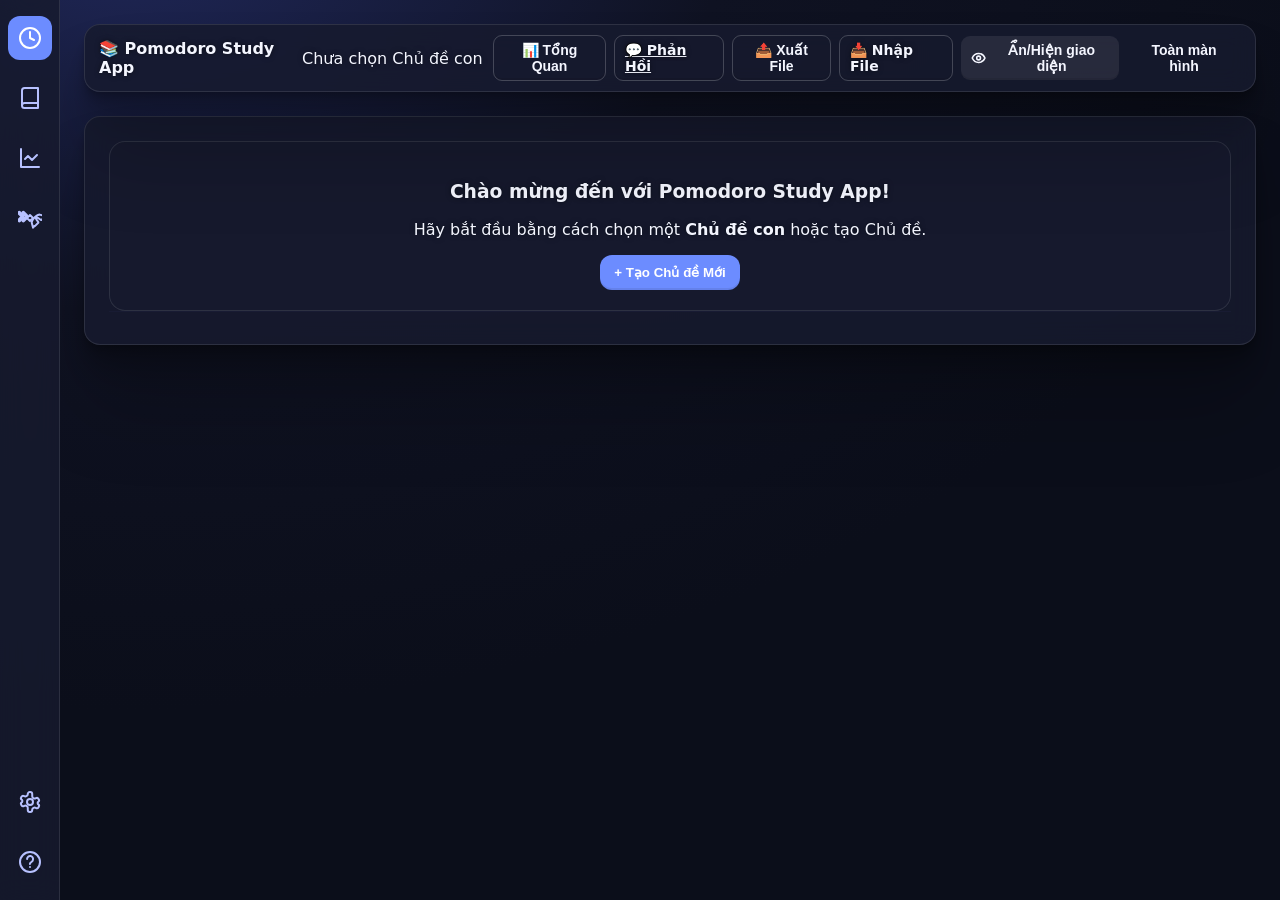
==== 02.html @ 628a0800 "Add files via upload" ====
<html lang="vi">
<head>
    <meta charset="UTF-8" />
    <meta name="viewport" content="width=device-width, initial-scale=1" />
    <meta name="description" content="Ứng dụng Pomodoro hỗ trợ học tập với tích hợp Gemini AI và giao diện hiện đại." />
    <title>Pomodoro Study App — Tích hợp Gemini AI (Giao diện mới)</title>
    <style>
    /*
    =============================================
    POMODORO STUDY APP — PHIÊN BẢN GIAO DIỆN TẬP TRUNG (v1.0)
    =============================================
    */

    :root {
      /* Theme Dark (Mặc định) - Cập nhật từ file 2 */
      --bg: #0f1222;
      --panel: #171a2e;
      --panel-rgb: 23, 26, 46; /* Thêm biến RGB cho panel */
      --muted: #212646;
      --text: #f4f6ff;
      --sub: #b7c1ff;
      --acc: #6c8cff;
      --acc-rgb: 108, 140, 255;
      --acc-2: #27d3a2;
      --purple: #a78bfa;
      --warn: #ffb020;
      --danger: #ff5c7a;
      --shadow: 0px 1.8px 2.2px rgba(0, 0, 0, 0.054), 0px 4.3px 5.3px rgba(0, 0, 0, 0.077), 0px 8.1px 10px rgba(0, 0, 0, 0.095), 0px 14.5px 17.9px rgba(0, 0, 0, 0.113), 0px 27.2px 33.4px rgba(0, 0, 0, 0.136), 0px 65px 80px rgba(0, 0, 0, 0.19);
      --radius: 16px;
      --panel-opacity: 0.85;
      --gradient-border: linear-gradient(135deg, var(--acc), var(--acc-2));
    }
    
    /* === START: THÊM CÁC THEME MỚI === */
    [data-theme='light'] {
      --bg: #f5f0e8; --panel: #ffffff; --panel-rgb: 255, 255, 255; --muted: #eaddcf; --text: #4a4a4a; --sub: #8a817c; --acc: #d4a373; --acc-rgb: 212, 163, 115; --acc-2: #a3b18a; --warn: #e76f51; --danger: #d00000;
      --shadow: 0px 1.8px 2.2px rgba(0, 0, 0, 0.024), 0px 4.3px 5.3px rgba(0, 0, 0, 0.037), 0px 8.1px 10px rgba(0, 0, 0, 0.045), 0px 14.5px 17.9px rgba(0, 0, 0, 0.053), 0px 27.2px 33.4px rgba(0, 0, 0, 0.066), 0px 65px 80px rgba(0, 0, 0, 0.09);
      --panel-opacity: 0.9;
      /* Ngăn nền tối mặc định khi không có ảnh */
      --bg-image: none;
    }

    [data-theme='pastel'] {
      --bg: #fde2e4; --panel: #fff1f2; --panel-rgb: 255, 241, 242; --muted: #fad2e1; --text: #595260; --sub: #8c7a8a; --acc: #c78283; --acc-rgb: 199, 130, 131; --acc-2: #7ec4cf; --warn: #f9bf45; --danger: #d7263d;
      --shadow: 0 5px 20px rgba(200,150,150,0.2);
      --panel-opacity: 0.9;
      /* Ngăn nền tối mặc định khi không có ảnh */
      --bg-image: none;
    }
    
    [data-theme='lofi'] {
      --bg: #2a2a3e; --panel: #3c3c52; --panel-rgb: 60, 60, 82; --muted: #4d4d66; --text: #e0e0ff; --sub: #a0a0c0; --acc: #ff8c69; --acc-rgb: 255, 140, 105; --acc-2: #69c6ff; --warn: #ffd700; --danger: #ff6961;
      /* === Replaced external GIF with inline data URI (offline-safe) === */
      --bg-image: url('[data-uri]');
      --panel-opacity: 0.8;
    }
    
    [data-theme='space'] {
        --bg: #000000; --panel: #1a1a2e; --panel-rgb: 26, 26, 46; --muted: #2a2a4e; --text: #e0e0ff; --sub: #b0b0e0; --acc: #00aaff; --acc-rgb: 0, 170, 255; --acc-2: #aaff00; --warn: #ffaa00; --danger: #ff0055;
        /* === Replaced external GIF with inline data URI (offline-safe) === */
        --bg-image: url('[data-uri]');
        --panel-opacity: 0.75;
    }
    /* === END: THÊM CÁC THEME MỚI === */

    *:focus-visible {
      outline: 2px solid var(--acc); outline-offset: 2px; border-radius: 4px;
    }
    *{box-sizing:border-box}
    html,body{height:100%}
    body {
      margin:0; 
      font-family: system-ui, -apple-system, 'Segoe UI Variable', 'Segoe UI', Roboto, 'Helvetica Neue', Arial, 'Noto Sans', 'Inter', sans-serif; 
      
      background-color: var(--bg);
      background-image: var(--bg-image, radial-gradient(1200px 800px at 10% -10%, #20285b 0%, #0f1222 50%, #0b0e1a 100%));
      
      background-size: cover; 
      background-position: center; 
      color:var(--text); 
      transition: background 0.5s ease, color 0.5s ease, filter 0.5s ease;
      text-shadow: 0px 0px 5px rgba(0, 0, 0, 0.5);
      -webkit-font-smoothing: antialiased;
      -moz-osx-font-smoothing: grayscale;
      text-rendering: optimizeLegibility;
    }
    a{color:var(--acc)}

    .app{display:flex; min-height:100vh}
    
    .app-nav {
        width: 60px;
        padding: 16px 0;
        display: flex;
        flex-direction: column;
        align-items: center;
        gap: 16px;
        z-index: 100;
    }
    .nav-btn {
        background: transparent;
        border: none;
        color: var(--sub);
        width: 44px;
        height: 44px;
        border-radius: 12px;
        display: flex;
        align-items: center;
        justify-content: center;
        cursor: pointer;
        transition: all .2s ease;
        position: relative;
    }
    .nav-btn:hover { background: var(--muted); color: var(--text); }
    .nav-btn.active { background: var(--acc); color: white; }
    .nav-btn svg { width: 24px; height: 24px; }
    .nav-btn .tooltip {
        position: absolute;
        left: 110%;
        top: 50%;
        transform: translateY(-50%);
        color: var(--text);
        padding: 4px 8px;
        border-radius: 6px;
        font-size: 12px;
        box-shadow: var(--shadow);
        white-space: nowrap;
        opacity: 0;
        visibility: hidden;
        transition: opacity .2s ease, visibility .2s ease;
        pointer-events: none;
        z-index: 200;
    }
    .nav-btn:hover .tooltip { opacity: 1; visibility: visible; }

    .app-content {
        flex: 1;
        padding: 24px;
        overflow-y: auto;
        max-height: 100vh;
    }

    .view { display: none; }
    .view.active { display: grid; gap: 24px; animation: fadeIn .3s ease; }
    @keyframes fadeIn { from { opacity: 0; transform: translateY(10px); } to { opacity: 1; transform: translateY(0); } }

    .main.reloading { opacity: 0; transition: opacity 0.2s ease-out; }

    .panel-bg{
        background: rgba(23, 26, 46, var(--panel-opacity));
        backdrop-filter: blur(10px);
        -webkit-backdrop-filter: blur(10px);
        border:1px solid rgba(255,255,255,.08);
    }
    /* Thêm các quy tắc border cho theme light/pastel */
    [data-theme='light'] .panel-bg, [data-theme='pastel'] .panel-bg { border:1px solid rgba(0,0,0,0.05); }
    [data-theme='lofi'] .panel-bg { border:1px solid rgba(255,255,255,0.1); }
    [data-theme='space'] .panel-bg { border:1px solid rgba(255,255,255,0.12); }


header.app-header{display:flex; align-items:center; justify-content:space-between; padding:10px 14px; border-radius:var(--radius); box-shadow:var(--shadow); margin-bottom: 24px; position: relative; z-index: 2000;}
    header .actions{display:flex; gap:8px; align-items:center}
    
    .btn {
      background: rgba(255, 255, 255, 0.08);
      color: var(--text);
      border: none; /* Sửa đổi: bỏ border mặc định */
      padding: 10px 14px;
      border-radius: 12px;
      cursor: pointer;
      display: inline-flex;
      align-items: center;
      justify-content: center;
      gap: 8px;
      box-shadow: inset 0 -2px 0 rgba(0,0,0,0.08);
      font-weight: 600;
      transition: all .15s ease;
      position: relative;
      overflow: hidden;
    }
    .btn::before {
        content: ''; position: absolute; top: 0; left: 0; right: 0; bottom: 0;
        border: 2px solid transparent; border-radius: 12px; background: var(--gradient-border) border-box;
        -webkit-mask: linear-gradient(#fff 0 0) padding-box, linear-gradient(#fff 0 0);
        -webkit-mask-composite: destination-out; mask-composite: exclude; opacity: 0; transition: opacity 0.3s ease;
    }
    .btn:hover::before { opacity: 1; }
    .btn:hover { background: rgba(255, 255, 255, 0.12); }
    .btn:active { transform: translateY(1px) scale(0.98); filter: brightness(1); }
    .btn:disabled { cursor: not-allowed; filter: brightness(0.8) saturate(0.5); }
    .btn.ghost { background: transparent; border: 1px solid rgba(255, 255, 255, 0.2); }
    .btn.ghost:hover { background: rgba(255, 255, 255, 0.1); border-color: rgba(255, 255, 255, 0.3); }
    .btn.acc { background: var(--acc); color: white; }
    .btn.warn { background: var(--warn); color: white; }
    .btn.danger { background: var(--danger); color: white; }
    .btn.small { padding: 6px 10px; font-size: 14px; border-radius: 9px; }
    .btn.small::before { border-radius: 9px; }
    .btn > svg { width: 16px; height: 16px; stroke-width: 2.5px; }

    /* === START: CẬP NHẬT GIAO DIỆN QUẢN LÝ CHỦ ĐỀ === */
    #view-topics { grid-template-columns: 1fr; }
    .topic-item { background:rgba(255,255,255,.04); border:1px solid var(--muted); border-radius:12px; padding:8px; margin-bottom:8px; } /* Sửa đổi */
    .topic-header, .sub-row { display:flex; align-items:center; gap:8px; position: relative; }
    .topic-header { cursor: pointer; }
    .topic-header .topic-actions { cursor: default; }
    .topic-header .topic-actions * { cursor: pointer; }
    .topic-item { cursor: pointer; }
    .topic-item .topic-actions { cursor: default; }
    .topic-item .topic-actions * { cursor: pointer; }
    .topic-title { flex:1; font-weight:600; cursor: pointer; }
    .chev { width:28px; height:28px; border-radius:8px; display:inline-flex; align-items:center; justify-content:center; flex-shrink: 0; cursor: pointer; }
    .chev .ico { display:inline-block; transition: transform .18s ease; }
    .chev[aria-expanded="false"] .ico { transform: rotate(-90deg); }
    .subtopics { margin-top:8px; display:flex; flex-direction:column; gap:6px; }
    .subtopics.hidden { display:none; }
    
    .topic-actions, .sub-row .actions {
        opacity: 0;
        visibility: hidden;
        transition: opacity .2s ease, visibility .2s ease;
        display: flex;
        gap: 6px;
        align-items: center;
    }
    .topic-item:hover .topic-actions, .topic-item:focus-within .topic-actions,
    .sub-row:hover .actions, .sub-row:focus-within .actions {
      opacity: 1;
      visibility: visible;
    }
    .actions-menu-btn {
        padding: 0;
        width: 28px;
        height: 28px;
        font-size: 1.2em;
        line-height: 1;
    }
    .actions-menu {
        position: absolute;
        top: 100%;
        right: 0;
        border-radius: 8px;
        padding: 6px;
        box-shadow: var(--shadow);
        z-index: 10;
        min-width: 150px;
        display: none;
        flex-direction: column;
        gap: 4px;
    }
    /* Nâng khối đang mở menu lên trên các khối khác */
    .topic-item.menu-active { position: relative; z-index: 20; }
    
    .actions-menu.show { display: flex; }
    .menu-item {
        background: transparent; border: none; color: var(--text);
        padding: 8px 10px; border-radius: 6px; text-align: left;
        width: 100%; cursor: pointer; transition: background .2s ease;
        display: flex; align-items: center; gap: 8px; font-size: 14px; font-weight: 500;
    }
    .menu-item:hover { background: var(--acc); color: white; }
    .menu-item.danger:hover { background: var(--danger); }
    /* === END: CẬP NHẬT GIAO DIỆN QUẢN LÝ CHỦ ĐỀ === */

    .subtopic-btn{
        flex:1; 
        text-align:left;
        background-color: rgba(0,0,0,0.02); /* Sửa đổi */
    }
    .subtopic-btn:hover {
        background-color: transparent; /* Hover transparent to avoid blue background */
    }
    .subtopic-btn.active{
        outline:2px solid var(--acc); 
    }
    .subtopic-btn.active:hover {
        background: transparent; /* Giữ nền trong suốt khi di chuột qua */
    }
    
    .panel{border-radius:var(--radius); padding:24px; box-shadow:var(--shadow)}

    .timer-header { display: flex; justify-content: space-between; align-items: center; gap: 12px; flex-wrap: wrap; }
    .timer{display:grid; gap:16px; grid-template-columns: 1fr; align-items:center; text-align:center}
    .big-time{font-size: clamp(60px, 12vw, 96px); letter-spacing:1px; font-weight:700; color: var(--text)}
    .state{font-weight:700; letter-spacing:.6px}
    .state.work{color:var(--acc-2)} /* Sửa đổi màu */
    .state.break{color:var(--warn)}
    .state.long{color:var(--danger)} /* Sửa đổi màu */
    .controls{display:flex; flex-wrap:wrap; gap:12px; justify-content:center}    
    #btnStart { padding: 14px 28px; font-size: 1.2em; }
    #btnPause, #btnResume { padding: 12px 24px; font-size: 1.1em; }

    /* === START: TÙY CHỈNH DẢI PHÂN CÁCH MỀM MẠI HƠN === */
    #view-timer .panel-bg hr {
        border: none; /* Bỏ đường viền mặc định */
        height: 1px;  /* Đặt chiều cao cho đường kẻ */
        background-color: var(--muted); /* Sử dụng màu phụ của theme */
        opacity: 0.3; /* Làm cho nó mờ đi, hòa vào nền */
        margin-top: 0; /* Điều chỉnh lại khoảng cách */
    }
    /* === END: TÙY CHỈNH DẢI PHÂN CÁCH MỀM MẠI HƠN === */

    .stats-grid{display:grid; grid-template-columns: repeat(auto-fit, minmax(120px, 1fr)); gap:12px}
    .stat-card{background:rgba(255,255,255,0.04); border:1px solid var(--muted); border-radius:14px; padding:12px; text-align:center} /* Sửa đổi */
    .stat-card h4{margin:4px 0 8px; color:var(--sub); font-weight:600; font-size: 14px;}
    .stat-value{font-size: 20px; font-weight: 600;}
    .tiny{font-size:12px; color:var(--sub)}
    .history{display:grid; gap:8px; max-height:300px; overflow:auto; padding-right:6px}
    .hist-item{display:grid; grid-template-columns: 1fr auto; gap:10px; align-items:start; background:rgba(255,255,255,0.04); border:1px solid var(--muted); border-radius:10px; padding:10px} /* Sửa đổi */

    .row{display:flex; gap:8px; align-items:center}
    .row > * {flex:1}
    input[type="text"], input[type="password"], input[type="number"], select, textarea{width:100%; background:rgba(255,255,255,0.04); color:var(--text); border:1px solid var(--muted); border-radius:10px; padding:10px; outline:none}
    textarea{min-height:80px; resize: vertical;}

    .toasts{position:fixed; right:16px; bottom:16px; display:flex; flex-direction:column; gap:8px; z-index:9999}
    .toast{
        background: var(--panel); /* Sửa đổi */
        border:1px solid var(--muted);
        color:var(--text);
        padding:10px 12px; border-radius:12px; box-shadow:var(--shadow);
        animation: toast-in .3s ease; transform-origin: bottom right;
    }
    @keyframes toast-in { from { opacity: 0; transform: scale(0.8); } to { opacity: 1; transform: scale(1); } }

    .modal{position:fixed; inset:0; display:none; align-items:center; justify-content:center; background: rgba(0,0,0,var(--panel-opacity)); z-index:10000; backdrop-filter: blur(5px);} /* Nâng z-index để nằm trên header */
    .modal.show{display:flex}
    .modal-card{
        position: relative;
        z-index: 10001;
        width:min(720px, 94vw);
        border-radius:16px;
        padding:16px;
        box-shadow:var(--shadow);
        animation: modal-in .25s ease-out;
        max-height: 90vh;
        overflow-y: auto;
        display: flex;
        flex-direction: column;
    }
    body.modal-open { overflow: hidden; }
    @keyframes modal-in { from { opacity: 0; transform: scale(0.92) translateY(10px); } to { opacity: 1; transform: scale(1) translateY(0); } }
    .modal-card h3{margin-top:0}
    .dashboard-table { width: 100%; border-collapse: collapse; margin-top: 12px; }
    .dashboard-table th, .dashboard-table td { padding: 8px 12px; text-align: left; border-bottom: 1px solid var(--muted); }
    .dashboard-table th { color: var(--sub); }

    .footer-note{font-size:12px; color:var(--sub)}
    .hidden{display:none !important}

    .notes-list { display: flex; flex-direction: column; gap: 8px; max-height: 250px; overflow-y: auto; padding-right: 6px; }
    .note-item { background: rgba(255,255,255,0.04); border-radius: 10px; padding: 10px; display: flex; justify-content: space-between; align-items: flex-start; gap: 10px; cursor: pointer; } /* Sửa đổi */
    .note-content-wrapper { flex: 1; min-width: 0; }
    .note-content { white-space: pre-wrap; word-break: break-word; max-height: 60px; overflow: hidden; position: relative; transition: max-height 0.35s ease-in-out; }
    .note-content:not(.expanded)::after {
        content: ''; position: absolute; bottom: 0; right: 0; width: 100%; height: 20px; background: linear-gradient(to top, var(--panel) 20%, transparent);
    }
    .note-content.expanded { max-height: 500px; }
    .note-meta { font-size: 11px; color: var(--sub); margin-top: 4px; }
    
    .spinner { border: 2px solid var(--muted); border-top-color: var(--text); border-radius: 50%; width: 16px; height: 16px; animation: spin 1s linear infinite; } /* Sửa đổi */
    @keyframes spin { to { transform: rotate(360deg); } }

    .panel-header { display: flex; justify-content: space-between; align-items: center; margin-bottom: 12px; }
    .panel-header h3 { margin: 0; }
    .panel-header .actions { display: flex; gap: 8px; }
    
    .aux-panel { margin-top: 24px; }
    .tab-nav { display: flex; gap: 4px; border-bottom: 1px solid rgba(255, 255, 255, 0.1); margin-bottom: 16px; }
    .tab-btn { background: transparent; border: none; color: var(--sub); padding: 8px 16px; cursor: pointer; border-bottom: 2px solid transparent; transition: all .2s ease; font-weight: 600; }
    .tab-btn:hover { color: var(--text); }
    .tab-btn.active { color: var(--acc); border-bottom-color: var(--acc); }
    .tab-content {
      display: none;
      padding-top: 8px;
    }
    .tab-content.active {
      animation: fadeIn 0.25s ease-out;
    }
    #tasks.tab-content.active,
    #notes.tab-content.active,
    #ai.tab-content.active {
        display: block;
    }

    #settings-timer.tab-content.active,
    #settings-ui.tab-content.active,
    #settings-integrations.tab-content.active {
        display: flex;
    }

    .settings-row-toggle {
      display: flex;
      justify-content: space-between;
      align-items: center;
      margin-top: 16px;
    }
    .settings-row-toggle span {
      flex: 1;
      cursor: pointer;
    }
    .toggle-switch {
      position: relative;
      display: inline-block;
      width: 44px;
      height: 24px;
      flex-shrink: 0;
    }
    .toggle-switch input {
      opacity: 0;
      width: 0;
      height: 0;
    }
    .toggle-switch .slider {
      position: absolute;
      cursor: pointer;
      top: 0;
      left: 0;
      right: 0;
      bottom: 0;
      background-color: var(--muted);
      transition: .3s;
      border-radius: 24px;
    }
    .toggle-switch .slider:before {
      position: absolute;
      content: "";
      height: 18px;
      width: 18px;
      left: 3px;
      bottom: 3px;
      background-color: white;
      transition: .3s;
      border-radius: 50%;
    }
    .toggle-switch input:checked + .slider {
      background-color: var(--acc-2);
    }
    .toggle-switch input:checked + .slider:before {
      transform: translateX(20px);
    }
    
    .chat-messages { max-height: 250px; overflow-y: auto; display: flex; flex-direction: column; gap: 8px; margin-bottom: 12px; padding: 4px; }
    .chat-msg { padding: 8px 12px; border-radius: 12px; max-width: 85%; word-break: break-word; }
    .chat-msg.user { background: var(--acc); color: white; align-self: flex-end; border-bottom-right-radius: 4px; }
    .chat-msg.model { background: var(--muted); align-self: flex-start; border-bottom-left-radius: 4px; }
    .chat-input-area { display: flex; gap: 8px; }

    .methods-list { list-style: none; padding: 0; }
    .method-item { align-items: flex-start; padding: 12px; display: flex; flex-direction: column; gap: 10px; border-radius: 8px; }
    .method-item:hover { background: rgba(0,0,0,0.03); } /* Sửa đổi */
    .method-item input[type="checkbox"] { width: 18px; height: 18px; margin-top: 2px; flex-shrink: 0;}
    .method-item label { flex: 1; }
    .method-item label.completed { text-decoration: line-through; color: var(--sub); }
    .method-item .content-wrapper { flex: 1; cursor: pointer; }
    .method-item .concept { font-size: 14px; color: var(--sub); margin-top: 8px; border-left: 2px solid var(--muted); padding-left: 12px; white-space: pre-wrap; word-break: break-word; }
    /* Highlight section titles and bold text inside method content */
    .method-content h4 {
        color: var(--acc-2);
        font-size: 1.1em;
        margin-top: 1.5em;
        margin-bottom: 0.5em;
        /* Giới hạn chiều rộng để tiêu đề gọn hơn */
        max-width: 50%;
    }
    .method-content strong {
        color: var(--acc);
        font-weight: 600;
    }
    /* Apply the same highlight to the Guide view */
    #view-guide h4 { color: var(--acc-2); }
    #view-guide strong { color: var(--acc-2); }
    /* Show hand cursor to indicate clickability */
    .method-item, .method-item summary { cursor: pointer; }
    .subtopic-todo-list { list-style: none; padding: 0; margin: 0; max-height: 100px; overflow-y: auto; text-align: left; }
    .subtopic-todo-list li { display: flex; align-items: center; gap: 8px; padding: 4px; transition: all 0.2s ease-out; }
    .subtopic-todo-list li.removing { transform: translateX(100%); opacity: 0; }
    .subtopic-todo-list label { flex: 1; }

    #youtube-player-container { position: absolute; top: -9999px; left: -9999px; width: 1px; height: 1px; overflow: hidden; }

    ::-webkit-scrollbar { width: 8px; height: 8px; }
    ::-webkit-scrollbar-track { background: rgba(0, 0, 0, 0.1); border-radius: 10px; } /* Sửa đổi */
    ::-webkit-scrollbar-thumb { background: var(--muted); border-radius: 10px; border: 2px solid transparent; background-clip: content-box; }
    ::-webkit-scrollbar-thumb:hover { background: var(--sub); background-clip: content-box; }
    
    .timer-circle-container {
        position: relative; width: clamp(250px, 40vw, 320px); height: clamp(250px, 40vw, 320px); margin: 24px auto; display: flex; align-items: center; justify-content: center;
    }
    .timer-svg { position: absolute; top: 0; left: 0; width: 100%; height: 100%; transform: rotate(-90deg); }
    .timer-circle-bg, .timer-circle-progress { fill: none; stroke-width: 8; }
    .timer-circle-bg { stroke: var(--muted); } /* Sửa đổi */
    .timer-circle-progress { stroke: var(--acc); stroke-linecap: round; transition: stroke-dashoffset 0.3s linear, stroke 0.5s ease; }
    @keyframes flash { 0%, 100% { box-shadow: 0 0 10px 2px transparent; } 50% { box-shadow: 0 0 20px 8px currentColor; } }
    .timer-circle-container.finished { color: var(--acc-2); animation: flash 1s ease-out; }
    @keyframes breathing-effect { 0% { transform: scale(1); } 50% { transform: scale(1.03); } 100% { transform: scale(1); } }
    .timer-circle-container.breathing { animation: breathing-effect 3s ease-in-out infinite; }
    
    
    
    @media (max-width: 1024px) {
      .app-content { padding: 20px; }
      .panel { padding: 20px; }
      .timer-circle-container { width: clamp(220px, 50vw, 300px); height: clamp(220px, 50vw, 300px); }
    }

    @media (max-width: 768px) {
      .app { flex-direction: column; }
      .app-nav { width: 100%; height: 60px; flex-direction: row; justify-content: center; border-right: none; border-top: 1px solid rgba(255,255,255,.08); order: 2; padding: 0 16px; }
      .app-content { padding: 16px; order: 1; }
      .panel { padding: 16px; }
      .modal-card .tab-nav { overflow-x: auto; }
    }

    @media (max-width: 480px) {
      .app-nav { height: 50px; }
      .nav-btn { flex: 1; }
      header.app-header { flex-direction: column; align-items: stretch; gap: 8px; }
      .btn { padding: 8px 12px; }
      .timer-circle-container { width: clamp(180px, 80vw, 220px); height: clamp(180px, 80vw, 220px); margin: 16px auto; }
      .panel { padding: 12px; }
      .app-content { padding: 12px; }
    }

    #view-timer.no-subtopic-selected > .panel-bg:not(:first-child) { display: none; }
    #view-timer.no-subtopic-selected .timer-header > .presets { display: none; }
    #view-timer.no-subtopic-selected .timer { display: none; }

    header.app-header .actions #btnFullscreen { background: transparent; border: none; box-shadow: none; }
    header.app-header .actions #btnFullscreen:hover { background: var(--muted); filter: none; }
    header.app-header .actions #btnFullscreen:hover::before { opacity: 0; }

    input[type="text"], input[type="password"], input[type="number"], select, textarea {
        background: rgba(255,255,255,0.04) !important; /* Sửa đổi: chuyển sang nền trắng trong suốt */
        color: var(--text);
        border: 1px solid rgba(255, 255, 255, 0.1); /* Viền trắng mờ */
        transition: background .2s ease, border-color .2s ease;
    }
    input[type="text"]:focus, input[type="password"]:focus, input[type="number"]:focus, select:focus, textarea:focus {
        background: rgba(255,255,255,0.06) !important; /* Tinh chỉnh: sát mẫu hơn */
        border-color: var(--acc);
    }
    /* === START: SỬA LỖI NỀN INPUT/SELECT TRÊN THEME SÁNG === */
    [data-theme='light'] input, [data-theme='light'] select, [data-theme='light'] textarea,
    [data-theme='pastel'] input, [data-theme='pastel'] select, [data-theme='pastel'] textarea {
        background: rgba(0, 0, 0, 0.05) !important; /* Dùng nền đen mờ thay vì trắng mờ */
        border-color: rgba(0, 0, 0, 0.1); /* Viền đen mờ trên theme sáng */
    }

    [data-theme='light'] input:focus, [data-theme='light'] select:focus, [data-theme='light'] textarea:focus,
    [data-theme='pastel'] input:focus, [data-theme='pastel'] select:focus, [data-theme='pastel'] textarea:focus {
        background: rgba(0, 0, 0, 0.07) !important; /* Tăng độ đậm khi focus */
    }
    /* === END: SỬA LỖI NỀN INPUT/SELECT TRÊN THEME SÁNG === */

    /* Cải thiện nền và màu chữ cho option trong select theo theme hiện tại */
    select option {
        background: var(--panel);
        color: var(--text);
    }
    
    ::placeholder { color: var(--sub); opacity: 0.7; } /* Sửa đổi */
    ::-ms-input-placeholder { color: var(--sub); }
    :-ms-input-placeholder { color: var(--sub); }

    
    
    .draggable-timer {
        position: fixed;
        bottom: 20px;
        right: 20px;
        color: var(--text);
        padding: 8px 16px;
        border-radius: 12px;
        box-shadow: var(--shadow);
        font-size: 2em;
        font-weight: 600;
        cursor: move;
        user-select: none;
        z-index: 9998;
        opacity: 0;
        transform: scale(0.9);
        pointer-events: none;
        transition: opacity 0.35s ease, transform 0.35s ease;
    }
    body.bg-view-mode .draggable-timer {
        opacity: 1;
        transform: scale(1);
        pointer-events: auto;
    }
    .app-nav, .panel-bg, .app-header .actions > *, .app-header > .row {
        transition: opacity 0.35s ease, transform 0.35s ease, background 0.35s ease, border-color 0.35s ease, box-shadow 0.35s ease;
    }
    body.bg-view-mode .app-nav,
    body.bg-view-mode .view.active > .panel-bg {
        opacity: 0;
        pointer-events: none;
        transform: scale(0.98);
    }
    body.bg-view-mode .app-header {
        background: transparent !important;
        border-color: transparent !important;
        box-shadow: none !important;
    }
    body.bg-view-mode .app-header .actions > *:not(#btnToggleBg),
    body.bg-view-mode .app-header > .row {
        opacity: 0;
        pointer-events: none;
    }
    body.bg-view-mode #btnToggleBg {
        opacity: 1;
        pointer-events: auto;
    }
    .sound-permission-bar {
      position: fixed; left: 50%; transform: translateX(-50%);
      bottom: 48px; z-index: 9999;
      border-radius: 12px; padding: 10px 14px;
      display: none; align-items: center; gap: 10px;
      box-shadow: var(--shadow);
    }
    .sound-permission-bar.show { display: flex; }

    /* ========================================================= */
    /* START: CẢI THIỆN GIAO DIỆN ÂM THANH (HTML Refactor)     */
    /* ========================================================= */

    #customSoundsContainer {
      display: flex;
      flex-direction: column;
      gap: 10px;
      margin-top: 16px;
      padding: 14px;
      border-radius: 12px;
      background: rgba(var(--panel-rgb), var(--panel-opacity));
      border: 1px solid rgba(255, 255, 255, 0.08);
      width: 100%;
    }

    .custom-sound-row {
      align-items: center;
      padding: 12px 16px;
      border-radius: 10px;
      border: 1px solid rgba(255, 255, 255, 0.1);
      background: rgba(var(--panel-rgb), calc(var(--panel-opacity) * 0.85));
      width: 100%;
      gap: 12px;
    }

    .custom-sound-row .custom-sound-label {
      flex: 1;
      margin: 0;
      font-size: 14px;
      color: var(--sub);
      font-weight: 500;
      cursor: default;
    }

    .custom-sound-row .btn[for] {
      flex-shrink: 0;
      margin-left: 12px;
      content: 'Tải lên';
    }

    [data-theme='light'] #customSoundsContainer,
    [data-theme='pastel'] #customSoundsContainer {
      border-color: rgba(0, 0, 0, 0.08);
    }
    [data-theme='light'] .custom-sound-row,
    [data-theme='pastel'] .custom-sound-row {
      border-color: rgba(0, 0, 0, 0.08);
      background: rgba(var(--panel-rgb), 0.85);
    }

    .custom-sound-row .custom-sound-label {
      flex: 1;
      margin: 0;
      font-size: 14px;
      color: var(--sub);
      font-weight: 500;
      cursor: default;
    }

    .custom-sound-row .btn[for] {
      flex-shrink: 0;
      margin-left: 12px;
      /* Văn bản hiển thị đã đặt trong HTML; khai báo content nhằm nhấn mạnh mục đích nút */
      content: 'Tải lên';
    }
    /* ========================================================= */
    /* END: CẢI THIỆN GIAO DIỆN ÂM THANH (HTML Refactor)         */
    /* ========================================================= */
    .sound-permission-bar .msg { font-size: 14px; color: var(--text); }
    .draggable-timer { text-shadow: 0px 0px 8px rgba(0, 0, 0, 0.9); }

    /* Giảm/loại bỏ bóng chữ cho theme sáng để tránh nhòe/lóa */
    body[data-theme='light'],
    body[data-theme='pastel'] { text-shadow: none; }
    body[data-theme='light'] .draggable-timer,
    body[data-theme='pastel'] .draggable-timer { text-shadow: none; }

    /* ============================================= */
/* ========================================================= */
/* START: THI?T L?P PANEL KI?U M?  ?C (FROSTED GLASS)        */
/* ========================================================= */

/* --- 1.  p d?ng hi?u ?ng n?n m? chung cho t?t c? c c panel --- */
.app-nav,
.panel-bg,
.modal-card,
.actions-menu,
.nav-btn .tooltip,
.draggable-timer, 
.sound-permission-bar,
.toast,
.topic-item,
.stat-card,
.hist-item,
.method-item {
    background: rgba(var(--panel-rgb), var(--panel-opacity));
    backdrop-filter: blur(12px);
    -webkit-backdrop-filter: blur(12px);
}

/* --- 2.  ?nh nghia vi?n cho t?ng lo?i panel --- */
.app-nav {
    border-right: 1px solid rgba(255, 255, 255, 0.1);
}
.panel-bg,
.modal-card,
.actions-menu,
.nav-btn .tooltip,
.draggable-timer, 
.sound-permission-bar,
.toast,
.topic-item,
.stat-card,
.hist-item,
.method-item {
    border: 1px solid rgba(255, 255, 255, 0.1);
}

/* --- 3. Tinh ch?nh vi?n cho c c theme S NG (Light/Pastel) --- */
[data-theme='light'] .app-nav,
[data-theme='light'] .panel-bg,
[data-theme='light'] .modal-card,
[data-theme='light'] .actions-menu,
[data-theme='light'] .nav-btn .tooltip,
[data-theme='light'] .draggable-timer,
[data-theme='light'] .sound-permission-bar,
[data-theme='light'] .toast,
[data-theme='light'] .topic-item,
[data-theme='light'] .stat-card,
[data-theme='light'] .hist-item,
[data-theme='light'] .method-item,
[data-theme='pastel'] .app-nav,
[data-theme='pastel'] .panel-bg,
[data-theme='pastel'] .modal-card,
[data-theme='pastel'] .actions-menu,
[data-theme='pastel'] .nav-btn .tooltip,
[data-theme='pastel'] .draggable-timer,
[data-theme='pastel'] .sound-permission-bar,
[data-theme='pastel'] .toast,
[data-theme='pastel'] .topic-item,
[data-theme='pastel'] .stat-card,
[data-theme='pastel'] .hist-item,
[data-theme='pastel'] .method-item {
    border-color: rgba(0, 0, 0, 0.1);
}

/* --- 4. S?a l?i hi?u ?ng fade-out c?a ghi ch  cho ph  h?p --- */
.note-content:not(.expanded)::after {
    background: linear-gradient(to top, rgba(var(--panel-rgb), 1) 20%, transparent);
}

/* --- C c quy t?c c n l?i gi? nguy n t? file g?c --- */
[data-theme='light'] .tab-nav,
[data-theme='pastel'] .tab-nav {
    border-bottom-color: rgba(0, 0, 0, 0.1);
}
.subtopic-btn {
    background-color: transparent;
}
.subtopic-btn:hover {
    background-color: transparent; /* Hover transparent to avoid blue background */
}
/* Khi nội dung mở, thêm đường phân cách ở trên nội dung */
.method-item > .method-content:not([hidden]) {
    border-top: 1px solid rgba(255, 255, 255, 0.1);
    /* margin-top: 8px;  <-- Đã xóa */
    padding-top: 8px; /* <-- Giữ lại một chút padding để nội dung không dính vào đường kẻ */
}
    [data-theme='light'] .method-item > .method-content:not([hidden]),
    [data-theme='pastel'] .method-item > .method-content:not([hidden]) {
        border-top-color: rgba(0, 0, 0, 0.1);
    }

    /* Editor container (single pane, Rich Text) */
    .editor-container { height: 350px; }
    .editable-content { height: 100%; border: 1px solid var(--muted); border-radius: 10px; padding: 10px; overflow-y: auto; background: var(--bg); }
    .editable-content:focus-within { border-color: var(--acc); outline: none; }
    .editable-content h4 { color: var(--acc-2); font-size: 1.1em; margin-top: 1.5em; margin-bottom: 0.5em; }
    .editable-content strong, .editable-content b { color: var(--acc); font-weight: 600; }
    .editable-content ol, .editable-content ul { padding-left: 20px; }

    /* Editor toolbar for Methods modal */
    .editor-toolbar { display: flex; gap: 6px; margin-bottom: 6px; padding: 4px; background: var(--muted); border-radius: 8px; }
    .editor-toolbar button { font-weight: bold; width: 32px; height: 32px; padding: 0; }
    .editor-toolbar .btn.ghost:hover { background-color: rgba(var(--acc-rgb, 108, 140, 255), 0.15); }
    .editor-toolbar .btn.ghost.active { background-color: rgba(var(--acc-rgb, 108, 140, 255), 0.25); }
    .color-picker-wrapper { position: relative; }
    .color-palette { position: absolute; bottom: 110%; left: 50%; transform: translateX(-50%); display: flex; gap: 6px; padding: 6px; border-radius: 8px; border: 1px solid var(--muted); background: var(--panel); box-shadow: var(--shadow); z-index: 10; }
    .color-swatch { width: 24px; height: 24px; border-radius: 50%; border: 2px solid rgba(255, 255, 255, 0.5); cursor: pointer; transition: transform 0.15s ease; }
    .color-swatch:hover { transform: scale(1.15); }

    /* ========================================================= */
    /* START: CẬP NHẬT GIAO DIỆN TIÊU ĐỀ KHO TRI THỨC            */
    /* ========================================================= */

    /* Sử dụng Flexbox để căn chỉnh tiêu đề và các nút trên cùng một hàng */
    .method-item > div:first-child {
        display: flex;
        align-items: center;
        justify-content: space-between; /* Đẩy tiêu đề và các nút về hai phía */
        gap: 8px;
        width: 100%; /* Đảm bảo hàng tiêu đề chiếm đủ chiều rộng */
    }

    /* Cho phép tiêu đề co giãn để chiếm không gian và xử lý text dài */
    .method-item .method-title {
        flex: 1; /* Quan trọng: Cho phép tiêu đề chiếm hết không gian trống */
        min-width: 0;
        word-break: break-word;
        overflow-wrap: break-word;
        cursor: pointer;
    }

    /* Giữ lại quy tắc ẩn/hiện các nút hành động khi di chuột */
    .method-item .topic-actions {
        margin-left: 8px; /* Thêm một chút khoảng đệm bên trái */
    }

    .method-item:hover .topic-actions,
    .method-item:focus-within .topic-actions {
        opacity: 1;
        visibility: visible;
    }
    /* ========================================================= */
    /* END: CẬP NHẬT GIAO DIỆN                                  */
    /* ========================================================= */

    /* ========================================================= */
    /* START: SỬA LỖI TRÀN GIAO DIỆN VỚI VĂN BẢN DÀI (FLEXBOX FIX) */
    /* ========================================================= */
    .topic-title,
    .subtopic-btn,
    .note-content-wrapper,
    .subtopic-todo-list label,
    .method-title,
    .method-item > div:first-child { /* <--- Cho phép header Kho Tri Thức co lại */
        min-width: 0; /* Cho phép phần tử co lại nhỏ hơn nội dung của nó */
    }

    .topic-title,
    .subtopic-btn,
    .note-content,
    .subtopic-todo-list label,
    .hist-item > div,
    .method-title { /* <--- Bổ sung cho Kho Tri Thức */
        word-break: break-word;      /* Tự động ngắt các từ quá dài */
        overflow-wrap: break-word; /* Đảm bảo ngắt dòng cho chuỗi dài */
    }
    /* ========================================================= */
    /* END: SỬA LỖI TRÀN GIAO DIỆN VỚI VĂN BẢN DÀI (FLEXBOX FIX) */

    </style>
</head>
<body data-theme="default"> <div class="app" id="app">
    <nav class="app-nav">
        <button class="nav-btn active" id="navBtnTimer" data-view="timer" aria-label="Đồng hồ">
            <svg xmlns="http://www.w3.org/2000/svg" width="24" height="24" viewBox="0 0 24 24" fill="none" stroke="currentColor" stroke-width="2" stroke-linecap="round" stroke-linejoin="round"><circle cx="12" cy="12" r="10"></circle><polyline points="12 6 12 12 16 14"></polyline></svg>
            <span class="tooltip">Đồng hồ</span>
        </button>
        <button class="nav-btn" id="navBtnTopics" data-view="topics" aria-label="Chủ đề">
            <svg xmlns="http://www.w3.org/2000/svg" width="24" height="24" viewBox="0 0 24 24" fill="none" stroke="currentColor" stroke-width="2" stroke-linecap="round" stroke-linejoin="round"><path d="M4 19.5v-15A2.5 2.5 0 0 1 6.5 2H20v20H6.5a2.5 2.5 0 0 1 0-5H20"></path></svg>
            <span class="tooltip">Chủ đề</span>
        </button>
        <button class="nav-btn" id="navBtnStats" data-view="stats" aria-label="Thống kê">
            <svg xmlns="http://www.w3.org/2000/svg" width="24" height="24" viewBox="0 0 24 24" fill="none" stroke="currentColor" stroke-width="2" stroke-linecap="round" stroke-linejoin="round"><path d="M3 3v18h18"></path><path d="m19 9-5 5-4-4-3 3"></path></svg>
            <span class="tooltip">Thống kê</span>
        </button>
        <button class="nav-btn" id="navBtnMethods" data-view="methods" aria-label="Kho Tri Thức">
            <svg xmlns="http://www.w3.org/2000/svg" width="24" height="24" viewBox="0 0 24 24" fill="none" stroke="currentColor" stroke-width="2" stroke-linecap="round" stroke-linejoin="round"><path d="M15.042 21.672L13.684 16.6s.408-1.947 1.25-3.25c.842-1.303 2.002-2.5 3.5-3.5s3.25-1.25 3.25-1.25l5.072 1.358c.27.072.358.42.128.628l-3.35 3.35a.499.499 0 0 1-.594.052l-2.07-1.486c-.44-.314-.82-.53-1.11-.665-.29-.135-.55-.22-.78-.245s-.45.045-.63.155c-.18.11-.3.29-.36.5-.06.21.02.48.18.78.16.3.385.68.665 1.11l1.486 2.07a.499.499 0 0 1-.052.594l-3.35 3.35c-.208.23-.556.142-.628-.128z"/><path d="M12 15l-3-3 3-3 3 3-3 3z"/><path d="M9.01 11.99l-3.005 3.004a.997.997 0 0 1-1.41-1.41l3.004-3.005-3.004-3.005a.997.997 0 0 1 1.41-1.41l3.005 3.004z"/><path d="M5.01 11.99l-3.005 3.004a.997.997 0 0 1-1.41-1.41l3.004-3.005-3.004-3.005a.997.997 0 0 1 1.41-1.41l3.005 3.004z"/></svg>
            <span class="tooltip">Kho Tri Thức</span>
        </button>
        <button class="nav-btn" id="btnSettings" style="margin-top: auto;" aria-label="Cài đặt">
             <svg xmlns="http://www.w3.org/2000/svg" width="24" height="24" viewBox="0 0 24 24" fill="none" stroke="currentColor" stroke-width="2" stroke-linecap="round" stroke-linejoin="round"><path d="M12.22 2h-.44a2 2 0 0 0-2 2v.18a2 2 0 0 1-1 1.73l-.43.25a2 2 0 0 1-2 0l-.15-.08a2 2 0 0 0-2.73.73l-.22.38a2 2 0 0 0 .73 2.73l.15.1a2 2 0 0 1 0 2l-.15.08a2 2 0 0 0-.73 2.73l.22.38a2 2 0 0 0 2.73.73l.15-.08a2 2 0 0 1 2 0l.43.25a2 2 0 0 1 1 1.73V20a2 2 0 0 0 2 2h.44a2 2 0 0 0 2-2v-.18a2 2 0 0 1 1-1.73l.43-.25a2 2 0 0 1 2 0l.15.08a2 2 0 0 0 2.73-.73l.22-.38a2 2 0 0 0-.73-2.73l-.15-.08a2 2 0 0 1 0-2l.15.08a2 2 0 0 0 .73-2.73l-.22-.38a2 2 0 0 0-2.73-.73l-.15.08a2 2 0 0 1-2 0l-.43-.25a2 2 0 0 1-1-1.73V4a2 2 0 0 0-2-2z"></path><circle cx="12" cy="12" r="3"></circle></svg>
            <span class="tooltip">Cài đặt</span>
        </button>
        <button class="nav-btn" id="navBtnGuide" data-view="guide" aria-label="Hướng dẫn">
            <svg xmlns="http://www.w3.org/2000/svg" width="24" height="24" viewBox="0 0 24 24" fill="none" stroke="currentColor" stroke-width="2" stroke-linecap="round" stroke-linejoin="round"><circle cx="12" cy="12" r="10"></circle><path d="M9.09 9a3 3 0 1 1 5.82 1c0 2-3 2-3 4"></path><line x1="12" y1="17" x2="12.01" y2="17"></line></svg>
            <span class="tooltip">Hướng dẫn</span>
        </button>
    </nav>

    <main class="app-content">
      <header class="app-header panel-bg">
        <div class="row" style="gap:12px; align-items:center; flex:0 1 auto">
          <strong>📚 Pomodoro Study App</strong>
          <span class="badge" id="selectedContext">Chưa chọn Chủ đề con</span>
        </div>
        <div class="actions">
          <button class="btn ghost small" id="btnDashboard" title="Dashboard Tổng quan">📊 Tổng Quan </button>
          <a href="https://forms.gle/EfFqBJFTbFtDo5H4A" target="_blank" rel="noopener noreferrer" class="btn ghost small" title="Gửi phản hồi của bạn">💬 Phản Hồi</a>
          <button class="btn ghost small" id="btnExport" title="Xuất JSON">⬇️ Xuất File</button>
          <label class="btn ghost small" for="importFile" title="Nhập JSON">⬆️ Nhập File</label>
          <input type="file" id="importFile" accept="application/json" style="display:none" />
          <button class="btn small" id="btnToggleBg" title="Ẩn/Hiện giao diện">
              <svg xmlns="http://www.w3.org/2000/svg" width="16" height="16" viewBox="0 0 24 24" fill="none" stroke="currentColor" stroke-width="2" stroke-linecap="round" stroke-linejoin="round"><path d="M2 12s3-7 10-7 10 7 10 7-3 7-10 7-10-7-10-7Z"/><circle cx="12" cy="12" r="3"/></svg>
          </button>
          <button class="btn small" id="btnFullscreen" title="Toàn màn hình">↗️</button>
        </div>
      </header>
      

      <div id="view-timer" class="view active">
        <section class="panel panel-bg">
          <div class="timer-header">
            <div id="welcomePanel" class="hidden panel-bg" style="text-align:center; padding: 20px; border-radius: var(--radius); width: 100%;">
                <h3>Chào mừng đến với Pomodoro Study App!</h3>
                <p>Hãy bắt đầu bằng cách chọn một <strong>Chủ đề con</strong> hoặc tạo Chủ đề/Chủ đề con mới.</p>
                <button class="btn acc" id="btnHelpCreateTopic">＋ Tạo Chủ đề Mới</button>
            </div>
            <div class="presets" role="group" aria-label="Chọn chế độ preset">
                <button id="btnPresetA" class="btn small ghost" data-preset="A"></button>
                <button id="btnPresetB" class="btn small ghost" data-preset="B"></button>
                <button id="btnPresetC" class="btn small ghost" data-preset="C">🌊 Flow</button>
            </div>
          </div>
          <hr />
          <div class="timer" aria-live="polite">
            <div class="badge" id="stateBadge">TRẠNG THÁI</div>
            
            <div class="timer-circle-container">
              <svg class="timer-svg" viewBox="0 0 100 100">
                  <circle class="timer-circle-bg" cx="50" cy="50" r="45"></circle>
                  <circle class="timer-circle-progress" cx="50" cy="50" r="45"></circle>
              </svg>
              <div id="timeDisplay" class="big-time">00:00</div>
            </div>

            <div class="tiny" id="cycleInfo"></div>

            <div class="tiny" id="breakSuggestionDisplay" style="min-height: 1.5em; font-style: italic; opacity: 0.8; transition: opacity 0.3s ease;"></div>

            <div id="windDownChecklist" class="hidden" style="text-align: left; max-width: 300px; margin: 0 auto; padding: 0 10px;">
              <h4 style="margin: 8px 0 4px; color: var(--acc); text-align: center;">Checklist Hạ nhiệt</h4>
              <ul style="list-style: '✓ '; margin: 0; padding-left: 20px; color: var(--sub);">
                <li>Lưu công việc đang làm (Save/Commit).</li>
                <li>Ghi chú nhanh "Next step".</li>
                <li>Dọn dẹp không gian làm việc.</li>
              </ul>
            </div>
            
            <div class="controls">
              <button class="btn acc" id="btnStart" aria-label="Bắt đầu (Space)">▶️ Bắt đầu</button>
              <button class="btn warn hidden" id="btnFinishFlow" aria-label="Kết thúc phiên làm việc">🧘 Bắt đầu nghỉ</button>
              <button class="btn" id="btnPause" aria-label="Tạm dừng (Space)">⏸️ Tạm dừng</button>
              <button class="btn" id="btnResume" aria-label="Tiếp tục (Space)">⏵ Tiếp tục</button>
              <button class="btn warn" id="btnSkip" aria-label="Bỏ qua (N)">⏭️ Bỏ qua</button>
              <button class="btn danger" id="btnReset">↺ Đặt lại</button>
              <button class="btn acc small hidden" id="btnBreakEarly">🧘 Nghỉ sớm</button>
            </div>
            <div class="tiny">Phím tắt: <strong>Space</strong> = Bắt đầu/Tạm dừng/Tiếp tục, <strong>N</strong> = Tiếp theo/Bỏ qua</div>
          </div>
        </section>

        <section class="panel panel-bg aux-panel">
            <nav class="tab-nav">
                <button class="tab-btn active" data-tab="tasks">Nhiệm vụ</button>
                <button class="tab-btn" data-tab="notes">Ghi chú</button>
                <button class="tab-btn" data-tab="ai">Gemini AI</button>
            </nav>
            <div id="tasks" class="tab-content active">
                <h4 style="margin: 0 0 8px; color: var(--sub);">To-do cho chủ đề con này:</h4>
                <ul id="subtopicTasksList" class="subtopic-todo-list"></ul>
                <div class="row" style="gap:8px; margin-top: 8px;">
                    <input type="text" id="newSubtopicTaskInput" placeholder="Thêm một task mới..." />
                    <button id="btnAddSubtopicTask" class="btn small" style="flex: 0 1 auto;">Thêm</button>
                </div>
            </div>
            <div id="notes" class="tab-content">
                <div id="generalNotesList" class="notes-list"></div>
                <div class="add-note-area" style="margin-top: 12px;">
                    <textarea id="newGeneralNoteText" placeholder="Thêm ghi chú mới..."></textarea>
                    <div style="text-align: right; margin-top: 8px;">
                        <button class="btn acc small" id="btnAddGeneralNote">＋ Thêm ghi chú</button>
                    </div>
                </div>
            </div>
            <div id="ai" class="tab-content">
                <div class="panel-header" style="margin-bottom: 8px; padding: 0;">
                    <h4 style="margin:0;">Gemini cho: <span id="currentSubtopicNameChat">(chưa chọn)</span></h4>
                    <div class="actions">
                        <button id="btnClearChat" class="btn small danger" title="Xóa lịch sử">🗑️</button>
                    </div>
                </div>
                <div id="chatMessages" class="chat-messages"></div>
                <div id="aiPromptSuggestions" style="display: flex; gap: 6px; margin: 8px 0; flex-wrap: wrap;">
                  <button class="btn small ghost" data-prompt="Giải thích khái niệm chính của chủ đề này">Giải thích khái niệm</button>
                  <button class="btn small ghost" data-prompt="Tạo một dàn ý chi tiết cho chủ đề này">Tạo dàn ý</button>
                  <button class="btn small ghost" data-prompt="Liệt kê 5 câu hỏi ôn tập quan trọng về chủ đề này">Tạo câu hỏi ôn tập</button>
                </div>
                <div class="chat-input-area">
                  <input type="text" id="chatInput" placeholder="Hỏi Gemini điều gì đó..." />
                  <button id="btnSendMessage" class="btn acc">Gửi</button>
                </div>
            </div>
        </section>
      </div>

      <div id="view-topics" class="view">
        <div class="panel panel-bg">
            <div class="row" style="gap:8px; align-items: center; margin-bottom: 12px;">
                <h3 style="margin: 0;">Quản lý Chủ đề</h3>
                <button class="btn small acc" id="btnAddTopic" style="margin-left: auto;">＋ Thêm Chủ đề</button>
            </div>
            <div id="topicsList"></div>
            <div class="footer-note">Nhấp mũi tên để mở/đóng danh sách chủ đề con.</div>
        </div>
      </div>
      
      <div id="view-stats" class="view">
      <script>
        window.addEventListener('DOMContentLoaded', () => {
          try {
            const topicsView = document.querySelector('#view-topics');
            if (!topicsView) return;
            const header = topicsView.querySelector('.row h3');
            if (header) header.textContent = 'Quản lý Chủ đề';
            const addBtn = topicsView.querySelector('#btnAddTopic');
            if (addBtn) addBtn.textContent = '+ Thêm Chủ đề';
            const note = topicsView.querySelector('.footer-note');
            if (note) note.textContent = 'Nhấp mũi tên để mở/đóng danh sách chủ đề con.';
          } catch (e) {}
        });
      </script>
        <section class="panel panel-bg">
            <h3 style="margin:0 0 12px 0;">Thống kê & Lịch sử — <span id="currentSubtopicName">(chưa chọn)</span></h3>
            <div class="stats-grid">
              <div class="stat-card"><h4>Tổng thời gian</h4><div class="stat-value" id="statTotal">0 phút</div></div>
              <div class="stat-card"><h4>Phiên</h4><div class="stat-value" id="statSessions">0</div></div>
              <div class="stat-card"><h4>Nhiệm vụ Hoàn thành</h4><div class="stat-value" id="statTasks">0</div></div>
            </div>
            <div style="margin-top:12px">
              <h4 style="margin:4px 0 8px; color:var(--sub)">Lịch sử (LÀM VIỆC)</h4>
              <div class="history" id="historyList"></div>
            </div>
        </section>
      </div>
      
      <div id="view-methods" class="view">
        <div class="panel panel-bg">
            <div class="row" style="gap:8px; align-items: center; margin-bottom: 12px;">
                <h3 style="margin:0;">💡 Kho Tri Thức Cá Nhân Hóa</h3>
                <button class="btn small acc" id="btnAddMethod" style="margin-left: auto;">＋ Thêm tri thức</button>
            </div>
            <p class="tiny" style="margin-top: -8px; margin-bottom: 20px;">Nhấp vào từng mục để xem chi tiết.</p>
            <div class="methods-container"></div>
        </div>
      </div>

      <div id="view-guide" class="view">
          <div class="panel panel-bg">
              <h3 style="margin-top: 0;">📖 Khám Phá Pomodoro Study App</h3>
              <p>
                  Chào mừng bạn đến với không gian học tập được thiết kế dành riêng cho sự tập trung và hiệu quả. Hãy cùng khám phá những tính năng sẽ đồng hành cùng bạn trên hành trình chinh phục tri thức.
              </p>

              <h4>🚀 Khởi Đầu Nhanh Chỉ Trong 4 Bước</h4>
              <p>Để hành trình của bạn luôn mạch lạc, mọi thứ trong ứng dụng được sắp xếp theo cấu trúc <strong>Chủ đề Lớn → Chủ đề con</strong>.</p>
              <ol>
                  <li>Mở mục <strong>📚 Chủ đề</strong> từ thanh điều hướng bên cạnh.</li>
                  <li>Nhấn <strong>＋ Thêm Chủ đề</strong> để tạo một lĩnh vực lớn (ví dụ: "Tiếng Anh Giao Tiếp").</li>
                  <li>Bên cạnh chủ đề vừa tạo, nhấn <strong>＋ Thêm</strong> để tạo một chủ đề con, chi tiết hơn (ví dụ: "Bài 1: Luyện phát âm IPA").</li>
                  <li>Chọn chủ đề con đó. Giờ đây, bạn đã sẵn sàng để bắt đầu phiên học đầu tiên của mình!</li>
              </ol>

              <hr />
              <h4>✨ Những Tính Năng Đáng Chú Ý</h4>

              <h4>Các Chế Độ Đồng Hồ Linh Hoạt ⏱️</h4>
              <p>Ứng dụng không chỉ có Pomodoro. Hãy chọn phương pháp phù hợp với công việc của bạn:</p>
              <ul>
                  <li><strong>Pomodoro Cổ Điển (Kiểu A/B):</strong> Làm việc tập trung trong các phiên định sẵn (ví dụ: 25 phút làm, 5 phút nghỉ) để xây dựng kỷ luật và nhịp độ.</li>
                  <li><strong>Chế độ Flowtime (Kiểu 🌊 Flow):</strong> Dành cho công việc cần dòng chảy sâu. Đồng hồ sẽ đếm lên, cho phép bạn làm việc đến khi tự cảm thấy cần nghỉ. Thời gian nghỉ sẽ được đề xuất dựa trên thời gian bạn đã làm việc.</li>
                  <li><strong>Đệm "Hạ nhiệt" (Wind-down):</strong> Một khoảng đệm tùy chỉnh giữa lúc làm và lúc nghỉ, giúp bạn kết thúc công việc đang dở, ghi chú lại "bước tiếp theo" và chuyển trạng thái một cách mượt mà, không bị cắt ngang đột ngột.</li>
              </ul> 
              <h4>Kho Tri Thức Theo Từng Chủ Đề Con 💡</h4>
<p>
    Mỗi một <strong>Chủ đề con</strong> giờ đây sẽ có một "Kho Tri Thức" hoàn toàn riêng biệt. Tính năng này cho phép bạn xây dựng một thư viện kiến thức chuyên sâu, chỉ liên quan đến lĩnh vực bạn đang học.
</p>
<p>
    Ví dụ, các ghi chú và phương pháp học "Tiếng Anh Giao Tiếp" sẽ chỉ xuất hiện khi bạn chọn chủ đề con đó, và sẽ không bị lẫn với các công thức trong chủ đề con "Giải tích Toán học".
</p>
<p>
    Với trình soạn thảo mạnh mẽ, bạn vẫn có thể dễ dàng định dạng tiêu đề, in đậm, tạo danh sách và làm nổi bật những thông tin quan trọng nhất cho từng môn học của mình.
</p>

              <h4>Quản Lý Chủ Đề Trực Quan</h4>
              <p>Dễ dàng sắp xếp các mục tiêu học tập của bạn. Sử dụng thao tác <strong>kéo và thả</strong> để sắp xếp lại thứ tự các Chủ đề hoặc di chuyển một Chủ đề con sang một lĩnh vực khác một cách trực quan.</p>

              <h4>Nhiệm Vụ & Ghi Chú Tích Hợp 📝</h4>
              <p>Ngay trong màn hình đồng hồ, bạn có thể tạo danh sách việc cần làm (to-do) cho từng chủ đề con hoặc ghi lại những ý tưởng chợt nảy ra mà không làm gián đoạn dòng chảy công việc.</p>

              <h4>Chế Độ Zen 🧘</h4>
              <p>Khi cần tập trung tuyệt đối, hãy nhấn vào biểu tượng con mắt (👁️). Giao diện sẽ ẩn đi, chỉ để lại hình nền và chiếc đồng hồ. Trong chế độ này, bạn có thể <strong>kéo thả đồng hồ</strong> đến bất kỳ vị trí nào trên màn hình để có một không gian làm việc gọn gàng nhất.</p>

              <h4>Thống Kê & Cột Mốc 🏆</h4>
              <p>Theo dõi hành trình của bạn qua những con số biết nói. Ứng dụng sẽ tự động ghi nhận và chúc mừng khi bạn đạt được những cột mốc quan trọng về thời gian tập trung, biến mỗi nỗ lực thành một thành tựu đáng tự hào.</p>

              <hr />
              <h4>⌨️ Phím Tắt Thông Minh</h4>
              <ul>
                  <li><kbd>Space</kbd>: Bắt đầu / Tạm dừng / Tiếp tục phiên học.</li>
                  <li><kbd>N</kbd>: Bỏ qua phiên làm việc hoặc nghỉ hiện tại.</li>
                  <li><kbd>Esc</kbd>: Đóng các cửa sổ đang mở (như Cài đặt).</li>
              </ul>

              <hr />
              <h4>🛠️ Cài Đặt Nâng Cao & Tích Hợp</h4>

              <h4>Trợ Lý Gemini AI 🧠</h4>
              <p>Biến ứng dụng thành một người bạn đồng hành thông minh. Ngoài việc hỏi đáp, bạn còn có thể:</p>
              <ul>
                  <li><strong>Tự động Định dạng Thông minh:</strong> Khi soạn thảo trong mục "Phương pháp", hãy để AI tự động phân tích và định dạng văn bản thô của bạn—tự nhận diện tiêu đề, các ý chính cần in đậm và danh sách.</li>
                  <li><strong>Thiết lập:</strong> Truy cập Google AI Studio để tạo API Key miễn phí và dán vào ô "Gemini API Key" trong Cài đặt của ứng dụng.</li>
              </ul>

              <h4>Tùy Biến Giao Diện & Âm Thanh 🎨</h4>
              <p>Biến không gian học tập thành của riêng bạn:</p>
              <ul>
                  <li><strong>Nhiều Theme & Hình nền:</strong> Lựa chọn giữa các theme có sẵn (Sáng, Tối, Pastel...) hoặc <strong>tải lên hình nền của riêng bạn</strong> để tạo cảm hứng.</li>
                  <li><strong>Âm báo Tùy chỉnh:</strong> Bạn có thể <strong>tải lên các file âm thanh (.mp3, .wav...) của riêng mình</strong> để sử dụng làm chuông báo cho các phiên làm việc và nghỉ ngơi.</li>
              </ul>

              <h4>Nhạc Nền YouTube 🎶</h4>
              <p>Tạo không gian học tập hoàn hảo bằng cách phát một video hoặc danh sách phát YouTube làm nhạc nền. Dán đường dẫn (URL) vào ô "Nhạc nền YouTube" trong Cài đặt.</p>

              <h4>An Toàn Dữ Liệu: Sao Lưu & Phục Hồi 🛡️</h4>
              <p>Ứng dụng tự động sao lưu tiến trình của bạn mỗi ngày. Bạn có thể tùy chỉnh số ngày lưu giữ bản sao lưu và phục hồi dữ liệu từ một ngày trong quá khứ nếu cần. ⚠️ <strong>Cảnh báo:</strong> Phục hồi sẽ ghi đè toàn bộ dữ liệu hiện tại.</p>
          </div>
      </div>
    </main>
  </div>

  <div class="modal" id="modalMilestone" role="dialog" aria-modal="true" aria-labelledby="milestoneTitle">
    <div class="modal-card" style="width: min(600px, 94vw);">
        <h3 id="milestoneTitle">🎉 Chúc mừng Bạn!</h3>
        <p id="milestoneMessage" style="white-space: pre-wrap; line-height: 1.6;"></p>
        <div class="row" style="justify-content:flex-end; margin-top:12px">
            <button class="btn acc" id="btnMilestoneClose">Tiếp tục hành trình!</button>
        </div>
    </div>
  </div>
  <div class="modal" id="modalSettings" role="dialog" aria-modal="true" aria-labelledby="settingsTitle">
      <div class="modal-card">
          <h3 id="settingsTitle">⚙️ Cài đặt</h3>
          <nav class="tab-nav">
              <button class="tab-btn active" data-tab="settings-timer">Đồng hồ</button>
              <button class="tab-btn" data-tab="settings-ui">Giao diện & Âm thanh</button>
              <button class="tab-btn" data-tab="settings-integrations">Tích hợp</button>
          </nav>
          <div class="settings-content">
              <div id="settings-timer" class="tab-content active" style="flex-direction:column; gap:20px;">
                  <div class="row" id="timerPresetSelector" style="margin-bottom:16px;">
                      <button class="btn acc" data-preset-target="A"> Kiểu A </button>
                      <button class="btn ghost" data-preset-target="B"> Kiểu B </button>
                      <button class="btn ghost" data-preset-target="C"> Kiểu C (Flow) </button>
                  </div>
                  <div id="settings-pomodoro">
                      <h4>Thời lượng Pomodoro</h4>
                      <div class="row">
                          <label>LÀM VIỆC (phút)<input type="number" id="set_work" min="1" /></label>
                          <label>HẠ NHIỆT (phút)<input type="number" id="set_winddown" min="0" /></label>
                          <label>NGHỈ NGẮN (phút)<input type="number" id="set_short" min="1" /></label>
                          <label>NGHỈ DÀI (phút)<input type="number" id="set_long" min="1" /></label>
                      </div>
                      <div class="row">
                          <label>Chu kỳ Pomodoro<input type="number" id="set_cycles" min="1" /></label>
                          <label>Chu kỳ nghỉ dài<input type="number" id="set_interval" min="2" /></label>
                      </div>
                  </div>
                  <div id="settings-flowtime" class="hidden">
                      <h4>Flowtime</h4>
                      <div class="row">
                          <label>Tỷ lệ nghỉ (Làm việc / X)
                              <input type="number" id="set_flowRatio" min="1" max="20" />
                          </label>
                      </div>
                      <p class="tiny" style="margin-top: 4px;">Gợi ý: Thời gian nghỉ = tổng thời gian làm việc / X. Mặc định là 5.</p>
                  </div>
                  <div class="settings-row-toggle">
                          <label for="set_autoStartNext">Tự động bắt đầu phiên tiếp theo</label>
                          <label class="toggle-switch">
                              <input type="checkbox" id="set_autoStartNext">
                              <span class="slider"></span>
                          </label>
                      </div>
                  <div class="settings-row-toggle">
                          <label for="set_enableWinddown">Bật Hạ nhiệt sau phiên làm</label>
                          <label class="toggle-switch">
                              <input type="checkbox" id="set_enableWinddown">
                              <span class="slider"></span>
                          </label>
                      </div>
                  <div class="settings-row-toggle">
                          <label for="set_enableSessionNotes">Nhắc ghi chú sau mỗi phiên</label>
                          <label class="toggle-switch">
                              <input type="checkbox" id="set_enableSessionNotes">
                              <span class="slider"></span>
                          </label>
                      </div>
              </div>
              <div id="settings-ui" class="tab-content" style="flex-direction: column; gap: 20px;">
                  <div class="row" style="margin-top: 12px; align-items: center; gap: 12px;">
                      <label data-i18n-key="settingsLanguage">Ngôn ngữ</label>
                      <select id="set_language" style="min-width: 180px;">
                          <option value="vi" data-i18n-key="languageVi">Tiếng Việt</option>
                          <option value="en" data-i18n-key="languageEn">English</option>
                      </select>
                  </div>
                  <div>
                      <h4>Giao diện</h4>
                      <div class="row">
                          <label>Theme Giao Diện
                                <select id="set_theme_color">
                                    <option value="default">Mặc định (Dark Blue)</option>
                                    <option value="light">Light - Trà Sữa</option>
                                    <option value="pastel">Pastel - Dễ thương</option>
                                    <option value="lofi">Lofi Study Room</option>
                                    <option value="space">Space Station</option>
                                </select>
                          </label>
                      </div>
                      <div class="row" style="margin-top: 12px;">
                          <label>Chế độ hiển thị nền
                              <select id="set_backgroundMode">
                                  <option value="cover">Lấp đầy (Mặc định)</option>
                                  <option value="contain">Vừa vặn (Sắc nét)</option>
                                  <option value="auto">Kích thước gốc (Lặp lại)</option>
                              </select>
                          </label>
                      </div>
                      <div class="row" style="margin-top: 12px;">
                          <label style="flex: 1;">Hình nền</label>
                          <div style="flex: 2; display: flex; gap: 8px;">
                              <label class="btn small ghost" for="uploadBg" style="flex: 1;">Tải ảnh mới</label>
                              <input type="file" id="uploadBg" accept="image/*" class="hidden" />
                              <button class="btn small danger" id="btnClearBg" style="flex: 1;">Xóa nền</button>
                          </div>
                      </div>
                      <div class="row">
                          <label style="flex: 1;">Độ trong suốt của nền</label>
                          <input type="range" id="set_panelOpacity" min="0.1" max="1" step="0.05" style="flex: 2;">
                      </div>
                      
                      
                   </div>
                  
                   <div>
                      <h4>Âm thanh</h4>
                      
                      <div class="row">
                          <label style="flex: 1;">Âm lượng (0–1)
                              <input type="number" id="set_volume" step="0.05" min="0" max="1"/>
                          </label>
                          <button class="btn" id="btnTestSound" style="flex-grow: 0; align-self: flex-end;">Test</button>
                      </div>

                      <div class="row" style="margin-top: 12px;">
                          <label style="flex: 1;">Kiểu âm báo (Mặc định)
                              <select id="set_theme">
                                  <option value="beep">Beep</option>
                                  <option value="chime">Chime</option>
                              </select>
                          </label>
                      </div>

                      <div class="settings-row-toggle" style="margin-top: 16px;">
                          <label for="set_useCustomSounds">Sử dụng âm báo tùy chỉnh</label>
                          <label class="toggle-switch">
                              <input type="checkbox" id="set_useCustomSounds">
                              <span class="slider"></span>
                          </label>
                      </div>

                      <div id="customSoundsContainer" class="hidden">
                          
                          <div class="row custom-sound-row">
                              <label for="uploadSoundWork" class="custom-sound-label">Âm báo hết LÀM VIỆC</label>
                              <label class="btn small ghost" for="uploadSoundWork" title="Tải lên tệp âm báo LÀM VIỆC">Tải lên</label>
                              <input type="file" id="uploadSoundWork" accept="audio/*" class="hidden" />
                          </div>
                          
                          <div class="row custom-sound-row">
                              <label for="uploadSoundBreak" class="custom-sound-label">Âm báo hết NGHỈ NGẮN</label>
                              <label class="btn small ghost" for="uploadSoundBreak" title="Tải lên tệp âm báo NGHỈ NGẮN">Tải lên</label>
                              <input type="file" id="uploadSoundBreak" accept="audio/*" class="hidden" />
                          </div>
                          
                          <div class="row custom-sound-row">
                              <label for="uploadSoundLong" class="custom-sound-label">Âm báo hết NGHỈ DÀI</label>
                              <label class="btn small ghost" for="uploadSoundLong" title="Tải lên tệp âm báo NGHỈ DÀI">Tải lên</label>
                              <input type="file" id="uploadSoundLong" accept="audio/*" class="hidden" />
                          </div>

                      </div>
                  </div>
              </div>
              <div id="settings-integrations" class="tab-content" style="flex-direction: column; gap: 20px;">
                  <div>
                      <h4>Tích hợp AI</h4>
                      <label>Gemini API Key
                          <input type="password" id="set_apiKey" placeholder="Dán API Key của bạn vào đây..." />
                      </label>
                      <div class="tiny">Cần có để sử dụng các tính năng AI. Lấy key miễn phí tại <a href="https://aistudio.google.com/app/apikey" target="_blank" rel="noopener noreferrer">Google AI Studio</a>.</div>
                  </div>
                  <div>
                      <h4>🎵 Nhạc nền YouTube</h4>
                      <div class="row" style="gap:8px; align-items:center;">
                          <input type="text" id="set_youtubeUrl" placeholder="Dán link YouTube vào đây..." style="flex:1;">
                          </div>
                      <div id="ytUrlFeedback" class="tiny" style="min-height: 1.2em; padding: 4px 0;"></div>
                      <div class="row" style="margin-top: 4px;">
                          <label style="flex: 0 1 auto; display: flex; align-items: center; gap: 8px; font-size: 14px;">
                              <input type="checkbox" id="set_ytThumbAsBg">
                              <span>Dùng ảnh bìa video làm nền</span>
                          </label>
                      </div>
                      <div class="row" style="margin-top: 8px;">
                          <button id="btnToggleYtSound" class="btn small" style="flex:0 1 auto;" title="Dừng sẽ không tự phát lại cho đến khi bạn bấm ▶️">▶️</button>
                          <input type="range" id="ytSoundVolume" min="0" max="100" step="1" value="80" style="flex:1;">
                      </div>
                      <div class="tiny" style="text-align:center; margin-top:4px;">Âm lượng</div>
                  </div>
                  <div>
                      <h4>🛡️ Cài đặt sao lưu</h4>
                      <div class="row">
                          <label>Số ngày sao lưu cần giữ lại
                               <input type="number" id="set_backupDays" min="1" max="30" />
                          </label>
                      </div>
                  </div>
                  <div>
                      <h4>🛡️ Phục hồi dữ liệu</h4>
                      <p class="tiny">Phục hồi dữ liệu từ một bản sao lưu tự động hàng ngày. Hành động này sẽ ghi đè lên dữ liệu hiện tại của bạn.</p>
                      <div class="row">
                          <select id="backupList" style="flex: 3;"></select>
                          <button id="btnRestoreBackup" class="btn warn small" style="flex: 1;">Phục hồi</button>
                      </div>
                  </div>
              </div>
          </div>
          <div class="row" style="margin-top:16px; justify-content:flex-end">
              <button class="btn ghost" id="btnDefaults">Mặc định</button>
              <button class="btn acc" id="btnSaveSettings">Lưu</button>
              <button class="btn" id="btnCloseSettings">Đóng</button>
          </div>
      </div>
  </div>

  <div class="modal" id="modalNote" role="dialog" aria-modal="true" aria-labelledby="noteTitle">
    <div class="modal-card">
      <h3 id="noteTitle">📝 Ghi chú cho phiên vừa hoàn thành</h3>
      <div class="row"><textarea id="noteText" placeholder="Bạn học được gì? Khó khăn? Next steps?"></textarea></div>
      <div class="row" style="justify-content:flex-end; margin-top:8px; gap: 12px;">
        <button class="btn" id="btnSummarizeNote">✨ Tóm tắt & Gợi ý</button>
        <button class="btn" id="btnSkipNote">Bỏ qua</button>
        <button class="btn acc" id="btnSaveNote">Lưu ghi chú</button>
      </div>
    </div>
  </div>

  <div class="modal" id="modalGeneric" role="dialog" aria-modal="true" aria-labelledby="genericTitle">
      <div class="modal-card" style="width: min(450px, 94vw);">
          <h3 id="genericTitle">Tiêu đề</h3>
          <p id="genericMessage" class="hidden"></p>
          <input type="text" id="genericInput" class="hidden" />
          <div class="row" style="justify-content:flex-end; margin-top:12px">
              <button class="btn" id="btnGenericCancel">Hủy</button>
              <button class="btn acc" id="btnGenericOk">OK</button>
          </div>
      </div>
  </div>
  
  <div class="modal" id="modalDashboard" role="dialog" aria-modal="true" aria-labelledby="dashboardTitle">
    <div class="modal-card" style="width: min(800px, 95vw);">
        <div style="display: flex; justify-content: space-between; align-items: center;">
            <h3 id="dashboardTitle">📊 Tổng quan</h3>
            <button class="btn ghost small" id="btnCloseDashboard">Đóng</button>
        </div>
        <p class="tiny">Tổng hợp thời gian và số phiên đã hoàn thành trên tất cả các chủ đề.</p>
        <div id="dashboardContent" style="max-height: 60vh; overflow-y: auto;"></div>
    </div>
  </div>

  <div class="modal" id="modalMethodEditor" role="dialog" aria-modal="true">
    <div class="modal-card" style="width: min(800px, 95vw);">
      <h3 id="methodEditorTitle">Chỉnh-sửa Phương-pháp</h3>
      
      <div style="display: flex; flex-direction: column; gap: 12px; margin-top: 12px;">
        <input type="hidden" id="methodEditorId">
        <label>Tiêu-đề<input type="text" id="methodEditorTitleInput"></label>
        
        <label>Nội-dung</label>
        <div class="editor-toolbar">
          <button id="toolH4" class="btn small ghost" title="Tiêu-đề nhỏ">H</button>
          <button id="toolBold" class="btn small ghost" title="In đậm">B</button>
          <button id="toolItalic" class="btn small ghost" title="In nghiêng">I</button>
          <button id="toolList" class="btn small ghost" title="Danh-sách">1.</button>
          <button id="toolBullet" class="btn small ghost" title="Danh sách chấm tròn">•</button>

          <div class="color-picker-wrapper">
            <button id="toolColor" class="btn small ghost" title="Màu chữ">A</button>
            <div class="color-palette hidden">
              <button class="color-swatch" style="background-color: var(--text);" data-color="var(--text)" title="Màu chữ mặc định"></button>
              <button class="color-swatch" style="background-color: var(--acc);" data-color="var(--acc)" title="Màu nhấn mạnh"></button>
              <button class="color-swatch" style="background-color: var(--acc-2);" data-color="var(--acc-2)" title="Màu tích cực"></button>
              <button class="color-swatch" style="background-color: var(--warn);" data-color="var(--warn)" title="Màu cảnh báo"></button>
              <button class="color-swatch" style="background-color: var(--danger);" data-color="var(--danger)" title="Màu nguy hiểm"></button>
              <button class="color-swatch" style="background-color: var(--purple);" data-color="var(--purple)" title="Màu tím"></button>
            </div>
          </div>
        </div>

        <div class="editor-container">
            <div id="methodEditorContentInput" class="editable-content" contenteditable="true"></div>
        </div>

      </div>

      <div class="row" style="justify-content:space-between; margin-top:16px">
        <button id="btnAutoFormat" class="btn small" disabled title="Tính năng này yêu cầu Gemini API Key">✨ Tự động định dạng</button>
        <div>
          <button class="btn" id="btnCancelMethodEditor">Hủy</button>
          <button class="btn acc" id="btnSaveMethod">Lưu</button>
        </div>
      </div>
    </div>
  </div>

  <div class="toasts" id="toasts"></div>
  <audio id="audioWorkEnd"></audio>
  <audio id="audioBreakEnd"></audio>
  <audio id="audioLongEnd"></audio>
  <div id="youtube-player-container"></div>

  <div id="draggableTimer" class="draggable-timer">00:00</div>

  <div id="soundPermissionBar" class="sound-permission-bar" role="alert" aria-live="polite">
    <span class="msg">Nhấn "Bật âm thanh" để cho phép phát nhạc nền.</span>
    <button id="btnEnableSound" class="btn small acc">Bật âm thanh</button>
  </div>
<!-- YouTube Iframe API is loaded dynamically when needed -->
<!-- === START: Inline Minimal Sortable (Offline-Safe) === -->
<script>
// Minimal Sortable shim for offline single-file usage.
// Supports: draggable selector, cross-list via same group, onEnd callback.
(function(){
  if (window.Sortable) return; // Respect existing if loaded
  const DND = { src: null, from: null, selector: null, group: null };
  function makeDraggable(container, selector){
    Array.from(container.querySelectorAll(selector)).forEach(el => {
      try { el.setAttribute('draggable','true'); } catch(_) {}
    });
  }
  function closestItem(e, selector){
    const t = e.target && e.target.closest ? e.target.closest(selector) : null;
    return t || null;
  }
  function Sortable(container, opts){
    this.el = container;
    this.options = opts || {};
    const selector = this.options.draggable || '*';
    const group = this.options.group || null;
    makeDraggable(container, selector);
    const handleDragStart = (e) => {
      const item = closestItem(e, selector);
      if (!item) return;
      DND.src = item; DND.from = container; DND.selector = selector; DND.group = group;
      e.dataTransfer.effectAllowed = 'move';
      try { e.dataTransfer.setData('text/plain', ''); } catch(_) {}
    };
    const handleDragOver = (e) => {
      if (!DND.src) return;
      // Only allow drop if same selector and group matches (or no group)
      const sameGroup = (!group && !DND.group) || (group && DND.group && group === DND.group);
      if (!sameGroup) return;
      const target = closestItem(e, selector);
      if (!target) return;
      e.preventDefault();
    };
    const handleDrop = (e) => {
      if (!DND.src) return;
      const sameGroup = (!group && !DND.group) || (group && DND.group && group === DND.group);
      if (!sameGroup) return;
      const target = closestItem(e, selector);
      if (!target) return;
      e.preventDefault();
      const from = DND.from;
      const to = container;
      const children = Array.from(from.querySelectorAll(DND.selector));
      const oldIndex = children.indexOf(DND.src);
      if (target && DND.src && target !== DND.src) {
        to.insertBefore(DND.src, target);
      }
      const newChildren = Array.from(to.querySelectorAll(DND.selector));
      const newIndex = newChildren.indexOf(DND.src);
      if (typeof this.options.onEnd === 'function') {
        try { this.options.onEnd({ oldIndex, newIndex, from, to, item: DND.src }); } catch(_) {}
      }
      DND.src = null; DND.from = null; DND.selector = null; DND.group = null;
    };
    this._listeners = { handleDragStart, handleDragOver, handleDrop };
    container.addEventListener('dragstart', handleDragStart);
    container.addEventListener('dragover', handleDragOver);
    container.addEventListener('drop', handleDrop);
    this.destroy = () => {
      container.removeEventListener('dragstart', handleDragStart);
      container.removeEventListener('dragover', handleDragOver);
      container.removeEventListener('drop', handleDrop);
    };
  }
  window.Sortable = Sortable;
})();
</script>
<!-- === END: Inline Minimal Sortable === -->
  <script>
    // Đã bỏ fixVietnameseUI: dùng trực tiếp tiếng Việt (UTF-8) trong HTML/JS
    // Nút toàn màn hình: dùng biểu tượng ↗️/↙️ thay vì chữ
    window.addEventListener('load', ()=>{ try { updateFullscreenButton(); } catch(_) {} });
    const IS_FILE_PROTOCOL = (window.location.protocol === 'file:');
    // Watchdog: thông báo nếu API YouTube tải chậm hoặc thất bại
    function startYtApiWatchdog(){
      const fb = document.getElementById('ytUrlFeedback');
      if (!fb) return;
      const t1 = setTimeout(()=>{
        try{ if (!window.YT || !window.YT.Player){ fb.textContent='Đang tải API YouTube...'; fb.style.color='var(--sub)'; } }catch(_){ }
      }, 1500);
      const t2 = setTimeout(()=>{
        try{ if (!window.YT || !window.YT.Player){ fb.textContent='Không tải được API YouTube. Kiểm tra mạng hoặc tải lại trang.'; fb.style.color='var(--danger)'; } }catch(_){ }
      }, 7000);
      window.__ytApiWatchdog = { cancel(){ clearTimeout(t1); clearTimeout(t2);} };
    }
    // Watchdog is triggered when API loading is requested
    // Inline i18n fallback so app works over file:// without CORS
    (function(){
      const DICT = {
        'timer.cycleInfo': ({ current = 0, target = 0 } = {}) => `Chu kỳ ${current}/${target}`,
        'timer.selectSubtopicPrompt': 'Vui lòng chọn một Chủ đề con trước khi thực hiện thao tác.'
      };
      window.t = function t(key, vars){
        try {
          const v = DICT[key];
          if (typeof v === 'function') return v(vars || {});
          if (typeof v === 'string') return v;
        } catch(_) {}
        return key;
      };
      window.loadLanguage = function loadLanguage(lang){
        try { localStorage.setItem('lang', lang || 'vi'); } catch(_) {}
        return Promise.resolve();
      };
    })();
    // === i18n core: translations + applyLanguage + t() + loadLanguage ===
    let currentLang = 'vi';
    const translations = {
      vi: {
        navTooltipTimer: "Đồng hồ",
        navTooltipTopics: "Chủ đề",
        navTooltipStats: "Thống kê",
        navTooltipKnowledge: "Kho Tri Thức",
        navTooltipSettings: "Cài đặt",
        navTooltipGuide: "Hướng dẫn",
        headerDashboard: "📊 Tổng Quan",
        headerFeedback: "💬 Phản Hồi",
        selectedContextNone: "Chưa chọn Chủ đề con",
        welcomeHeading: "Chào mừng đến với Pomodoro Study App!",
        welcomeText: "Hãy bắt đầu bằng cách chọn một Chủ đề con hoặc tạo Chủ đề/Chủ đề con mới.",
        btnHelpCreateTopic: "+ Tạo Chủ đề Mới",
        presetsAria: "Chọn chế độ preset",
        btnPresetCText: "🧘 Flow",
        settingsTitle: "⚙️ Cài đặt",
        settingsTabTimer: "Đồng hồ",
        settingsTabUI: "Giao diện & Âm thanh",
        settingsTabIntegrations: "Tích hợp",
        settingsLanguage: "Ngôn ngữ",
        languageVi: "Tiếng Việt",
        languageEn: "English",
        btnSaveSettings: "Lưu",
        btnClose: "Đóng",
        btnExport: "📤 Xuất File",
        btnImport: "📥 Nhập File",
        titleToggleUI: "Ẩn/Hiện giao diện",
        titleFullscreen: "Toàn màn hình",
        tasksTab: "Nhiệm vụ",
        notesTab: "Ghi chú",
        aiTab: "Gemini AI",
        todoHeading: "To-do cho chủ đề con này:",
        newTaskPlaceholder: "Thêm một task mới...",
        btnAddTask: "Thêm",
        stateBadgeReady: "SẴN SÀNG",
        stateBadgeFocus: "LÀM VIỆC",
        stateBadgeFocusFlow: "LÀM VIỆC (FLOW)",
        stateBadgeShortBreak: "NGHỈ NGẮN",
        stateBadgeLongBreak: "NGHỈ DÀI",
        stateBadgeWindDown: "HẠ NHIỆT",
        stateBadgePaused: "TẠM DỪNG",
        btnStart: "▶️ Bắt đầu",
        btnFinishFlow: "🧘 Bắt đầu nghỉ",
        btnPause: "⏸️ Tạm dừng",
        btnResume: "▶️ Tiếp tục",
        btnSkip: "⏭️ Bỏ qua",
        btnReset: "↺ Đặt lại",
        btnBreakEarly: "⏱️ Nghỉ sớm",
        shortcutsLabel: "Phím tắt: Space = Bắt đầu/Tạm dừng/Tiếp tục, N = Tiếp theo/Bỏ qua",
        windDownTitle: "Checklist Hạ nhiệt",
        windDownSave: "Lưu công việc đang làm (Save/Commit).",
        windDownNext: "Ghi chú nhanh \"Next step\".",
        windDownClean: "Dọn dẹp không gian làm việc.",
        'error.saveData': ({message='' }={})=>`Lỗi lưu dữ liệu: ${message}`,
        'session.completed': 'Phiên đã hoàn thành! Nhấn Bắt đầu để bắt đầu phiên tiếp theo.',
        'session.windDownStart': 'Đến giờ hạ nhiệt. Hãy kết thúc công việc và chuẩn bị nghỉ ngơi.',
        'flowtime.rest': ({minutes=0, ratio=5}={})=>`Nghỉ ${minutes} phút theo Flowtime (${ratio}).`,
        'session.longBreakStart': 'Tuyệt vời! Đã đến lúc nghỉ dài.',
        'notes.summaryCleared': 'Đã xóa tóm tắt.',
        'error.cannotSaveChanges': 'Không thể lưu thay đổi.',
        'notes.noNotesToSummarize': 'Chưa có ghi chú để tóm tắt.',
        'notes.summarizeFailed': 'Tóm tắt thất bại.',
        'settings.restoredDefaults': 'Đã khôi phục mặc định',
        'settings.saved': 'Đã lưu cài đặt',
        'error.fileSave': 'Lỗi lưu file.',
        'notes.enterBeforeSummarize': 'Vui lòng nhập ghi chú trước khi tóm tắt.',
        'chat.cleared': 'Đã xóa lịch sử chat.',
        'audio.enabled': 'Âm thanh đã được bật!',
        'yt.invalidLink': 'Chưa có link hợp lệ. Dán link rồi bấm ▶️.',
        'yt.playing': 'Đang phát nhạc nền...',
        'yt.stopped': 'Đã dừng nhạc nền.',
        'import.success': 'Đã nhập dữ liệu thành công!',
        'import.failed': ({message='' }={})=>`Nhập thất bại: ${message}`,
        'backup.selectOne': 'Vui lòng chọn một bản sao lưu.',
        'backup.restoreSuccess': 'Phục hồi dữ liệu thành công! Tải lại trang...',
        'backup.error': ({message='' }={})=>`Lỗi: ${message}`,
        'yt.thumbDisabledLightTheme': 'Đã tắt nền YouTube để hợp với theme sáng.',
        'notes.saved': 'Đã lưu ghi chú',
        'ai.formatNeedContent': 'Cần có nội dung để AI định dạng.',
        'ai.formatted': 'AI đã định dạng xong!',
        'ai.formatFailed': 'AI không thể định dạng lúc này.',
        'preset.switched': ({newPreset='' }={})=>`Đã chuyển sang Kiểu ${newPreset}.`,
        'bg.updated': 'Đã cập nhật hình nền.',
        'bg.cleared': 'Đã xóa hình nền tùy chỉnh.',
        'sound.savedWorkEnd': 'Đã lưu âm báo hết LÀM VIỆC.',
        'sound.savedShortEnd': 'Đã lưu âm báo hết NGHỈ NGẮN.',
        'sound.savedLongEnd': 'Đã lưu âm báo hết NGHỈ DÀI.',
        'error.fullscreen': ({message='' }={})=>`Lỗi: Không thể bật chế độ toàn màn hình: ${message}`,
        'error.init': ({message='' }={})=>`Lỗi khởi tạo: ${message}`,
        'ai.needApiKey': 'Vui lòng nhập Gemini API Key trong phần Cài đặt.',
        'error.networkGemini': 'Lỗi mạng khi kết nối đến Gemini. Vui lòng kiểm tra kết nối internet.',
        'timer.cycleInfo': ({ current = 0, target = 0 } = {}) => `Chu kỳ ${current}/${target}`,
        'timer.selectSubtopicPrompt': 'Vui lòng chọn một Chủ đề con trước khi thực hiện thao tác.',
      },
      en: {
        navTooltipTimer: "Timer",
        navTooltipTopics: "Topics",
        navTooltipStats: "Stats",
        navTooltipKnowledge: "Knowledge Base",
        navTooltipSettings: "Settings",
        navTooltipGuide: "Guide",
        headerDashboard: "📊 Dashboard",
        headerFeedback: "💬 Feedback",
        selectedContextNone: "No Subtopic Selected",
        welcomeHeading: "Welcome to the Pomodoro Study App!",
        welcomeText: "Start by selecting a Subtopic or create a new Topic/Subtopic.",
        btnHelpCreateTopic: "+ Create New Topic",
        presetsAria: "Select preset mode",
        btnPresetCText: "🧘 Flow",
        settingsTitle: "⚙️ Settings",
        settingsTabTimer: "Timer",
        settingsTabUI: "Interface & Sound",
        settingsTabIntegrations: "Integrations",
        settingsLanguage: "Language",
        languageVi: "Vietnamese",
        languageEn: "English",
        btnSaveSettings: "Save",
        btnClose: "Close",
        btnExport: "📤 Export File",
        btnImport: "📥 Import File",
        titleToggleUI: "Toggle UI",
        titleFullscreen: "Fullscreen",
        tasksTab: "Tasks",
        notesTab: "Notes",
        aiTab: "Gemini AI",
        todoHeading: "To-do for this subtopic:",
        newTaskPlaceholder: "Add a new task...",
        btnAddTask: "Add",
        stateBadgeReady: "READY",
        stateBadgeFocus: "FOCUS",
        stateBadgeFocusFlow: "FOCUS (FLOW)",
        stateBadgeShortBreak: "SHORT BREAK",
        stateBadgeLongBreak: "LONG BREAK",
        stateBadgeWindDown: "WIND DOWN",
        stateBadgePaused: "PAUSED",
        btnStart: "▶️ Start",
        btnFinishFlow: "🧘 Start Break",
        btnPause: "⏸️ Pause",
        btnResume: "▶️ Resume",
        btnSkip: "⏭️ Skip",
        btnReset: "↺ Reset",
        btnBreakEarly: "⏱️ Break Early",
        shortcutsLabel: "Shortcuts: Space = Start/Pause/Resume, N = Next/Skip",
        windDownTitle: "Wind Down Checklist",
        windDownSave: "Save your work (Save/Commit).",
        windDownNext: "Jot a quick \"Next step\".",
        windDownClean: "Clear your workspace.",
        'error.saveData': ({message='' }={})=>`Error saving data: ${message}`,
        'session.completed': 'Session complete! Press Start to begin the next one.',
        'session.windDownStart': 'Time to wind down. Wrap up and get ready to rest.',
        'flowtime.rest': ({minutes=0, ratio=5}={})=>`Rest ${minutes} minutes via Flowtime (${ratio}).`,
        'session.longBreakStart': "Great! It's time for a long break.",
        'notes.summaryCleared': 'Summary cleared.',
        'error.cannotSaveChanges': 'Unable to save changes.',
        'notes.noNotesToSummarize': 'No notes to summarize yet.',
        'notes.summarizeFailed': 'Summarization failed.',
        'settings.restoredDefaults': 'Defaults restored',
        'settings.saved': 'Settings saved',
        'error.fileSave': 'File save error.',
        'notes.enterBeforeSummarize': 'Please enter a note before summarizing.',
        'chat.cleared': 'Chat history cleared.',
        'audio.enabled': 'Audio is now enabled!',
        'yt.invalidLink': 'No valid link yet. Paste the link and press ▶️.',
        'yt.playing': 'Playing background music...',
        'yt.stopped': 'Background music stopped.',
        'import.success': 'Data imported successfully!',
        'import.failed': ({message='' }={})=>`Import failed: ${message}`,
        'backup.selectOne': 'Please select a backup.',
        'backup.restoreSuccess': 'Data restored! Reloading page...',
        'backup.error': ({message='' }={})=>`Error: ${message}`,
        'yt.thumbDisabledLightTheme': 'Disabled YouTube thumbnail background for light theme.',
        'notes.saved': 'Note saved',
        'ai.formatNeedContent': 'Content is required for AI formatting.',
        'ai.formatted': 'AI finished formatting!',
        'ai.formatFailed': 'AI cannot format right now.',
        'preset.switched': ({newPreset='' }={})=>`Switched to Preset ${newPreset}.`,
        'bg.updated': 'Background updated.',
        'bg.cleared': 'Custom background cleared.',
        'sound.savedWorkEnd': 'Saved alert for FOCUS end.',
        'sound.savedShortEnd': 'Saved alert for SHORT BREAK end.',
        'sound.savedLongEnd': 'Saved alert for LONG BREAK end.',
        'error.fullscreen': ({message='' }={})=>`Error: Unable to enter fullscreen: ${message}`,
        'error.init': ({message='' }={})=>`Initialization error: ${message}`,
        'ai.needApiKey': 'Please enter a Gemini API Key in Settings.',
        'error.networkGemini': 'Network error connecting to Gemini. Please check your internet.',
        'timer.cycleInfo': ({ current = 0, target = 0 } = {}) => `Cycle ${current}/${target}`,
        'timer.selectSubtopicPrompt': 'Please select a Subtopic first.',
      }
    };
    function setElTextPreserveIcon(el, text) {
      const icon = el.querySelector('svg, strong, span.badge');
      if (icon && (el.tagName === 'BUTTON' || el.tagName === 'A' || el.classList.contains('tooltip'))) {
        el.innerHTML = icon.outerHTML + ' ' + text;
      } else {
        el.textContent = text;
      }
    }
    function applyLanguage(lang) {
      currentLang = (lang === 'en' ? 'en' : 'vi');
      const dict = translations[currentLang];
      try { document.documentElement.setAttribute('lang', currentLang); } catch(_) {}
      document.querySelectorAll('[data-i18n-key]').forEach(el => {
        const key = el.getAttribute('data-i18n-key');
        const value = dict[key];
        if (value == null) return;
        const attrsRaw = el.getAttribute('data-i18n-attr') || '';
        const attrs = attrsRaw.split('|').map(s => s.trim()).filter(Boolean);
        const attrOnly = attrs.includes('only');
        attrs
          .filter(attr => attr && attr !== 'only')
          .forEach(attr => {
            el.setAttribute(attr, typeof value === 'function' ? value() : value);
          });
        if (!attrOnly) {
          const text = typeof value === 'function' ? value() : value;
          setElTextPreserveIcon(el, text);
        }
      });
    }
    window.t = function t(key, vars) {
      try {
        const v = translations[currentLang]?.[key];
        if (typeof v === 'function') return v(vars || {});
        if (typeof v === 'string') return v;
      } catch(_) {}
      return key;
    };
    window.loadLanguage = function loadLanguage(lang) {
      const next = (lang === 'en' ? 'en' : 'vi');
      try { localStorage.setItem('lang', next); } catch(_) {}
      applyLanguage(next);
      return Promise.resolve();
    };
    // Tag key elements with data-i18n-key at runtime (non-intrusive to HTML structure)
    function tagI18nElements(){
      const setKey = (sel, key) => { const el = document.querySelector(sel); if (el) el.setAttribute('data-i18n-key', key); };
      const setKeyAttr = (sel, key, attr) => { const el = document.querySelector(sel); if (el) { el.setAttribute('data-i18n-key', key); el.setAttribute('data-i18n-attr', attr); } };
      // Nav tooltips
      setKey('#navBtnTimer .tooltip', 'navTooltipTimer');
      setKey('#navBtnTopics .tooltip', 'navTooltipTopics');
      setKey('#navBtnStats .tooltip', 'navTooltipStats');
      setKey('#navBtnMethods .tooltip', 'navTooltipKnowledge');
      setKey('#btnSettings .tooltip', 'navTooltipSettings');
      setKey('#navBtnGuide .tooltip', 'navTooltipGuide');
      // Header
      setKey('#selectedContext', 'selectedContextNone');
      setKeyAttr('#btnDashboard', 'headerDashboard', 'title');
      setKeyAttr('a.btn.ghost.small[rel~="noopener"]', 'headerFeedback', 'title');
      setKey('#btnExport', 'btnExport');
      const importLbl = document.querySelector('label.btn.ghost.small[for="importFile"]'); if (importLbl) importLbl.setAttribute('data-i18n-key','btnImport');
      setKeyAttr('#btnToggleBg', 'titleToggleUI', 'title');
      setKeyAttr('#btnFullscreen', 'titleFullscreen', 'title');
      // Welcome & presets
      setKey('#welcomePanel h3', 'welcomeHeading');
      setKey('#welcomePanel p', 'welcomeText');
      setKey('#btnHelpCreateTopic', 'btnHelpCreateTopic');
      const presets = document.querySelector('.presets[role="group"]'); if (presets){ presets.setAttribute('data-i18n-key','presetsAria'); presets.setAttribute('data-i18n-attr','aria-label|only'); }
      setKey('#btnPresetC', 'btnPresetCText');
      // Timer badge + controls
      setKey('#stateBadge', 'stateBadgeReady');
      setKey('#btnStart', 'btnStart');
      setKey('#btnFinishFlow', 'btnFinishFlow');
      setKey('#btnPause', 'btnPause');
      setKey('#btnResume', 'btnResume');
      setKey('#btnSkip', 'btnSkip');
      setKey('#btnReset', 'btnReset');
      setKey('#btnBreakEarly', 'btnBreakEarly');
      // Wind down checklist
      setKey('#windDownChecklist h4', 'windDownTitle');
      const wd1 = document.querySelector('#windDownChecklist li:nth-child(1)'); if (wd1) wd1.setAttribute('data-i18n-key','windDownSave');
      const wd2 = document.querySelector('#windDownChecklist li:nth-child(2)'); if (wd2) wd2.setAttribute('data-i18n-key','windDownNext');
      const wd3 = document.querySelector('#windDownChecklist li:nth-child(3)'); if (wd3) wd3.setAttribute('data-i18n-key','windDownClean');
      // Tabs & tasks
      setKey('.tab-nav .tab-btn[data-tab="tasks"]', 'tasksTab');
      setKey('.tab-nav .tab-btn[data-tab="notes"]', 'notesTab');
      setKey('.tab-nav .tab-btn[data-tab="ai"]', 'aiTab');
      setKey('#tasks h4', 'todoHeading');
      const newTask = document.querySelector('#newSubtopicTaskInput'); if (newTask){ newTask.setAttribute('data-i18n-key','newTaskPlaceholder'); newTask.setAttribute('data-i18n-attr','placeholder'); }
      setKey('#btnAddSubtopicTask', 'btnAddTask');
      // Settings modal
      setKey('#settingsTitle', 'settingsTitle');
      setKey('.tab-btn[data-tab="settings-timer"]', 'settingsTabTimer');
      setKey('.tab-btn[data-tab="settings-ui"]', 'settingsTabUI');
      setKey('.tab-btn[data-tab="settings-integrations"]', 'settingsTabIntegrations');
      setKey('#btnSaveSettings', 'btnSaveSettings');
      setKey('#btnCloseSettings', 'btnClose');
    }
    function ensureYouTubeAPI(){
      if (IS_FILE_PROTOCOL) return Promise.resolve(false);
      try { if (window.YT && window.YT.Player) return Promise.resolve(true); } catch(_) {}
      if (window.__ytApiPromise) return window.__ytApiPromise;
      startYtApiWatchdog();
      window.__ytApiPromise = new Promise((resolve, reject) => {
        try {
          const s = document.createElement('script');
          s.src = 'https://www.youtube.com/iframe_api';
          s.async = true; s.defer = true;
          s.onload = () => resolve(true);
          s.onerror = () => reject(new Error('Failed to load YouTube API'));
          document.head.appendChild(s);
        } catch(err) { reject(err); }
      });
      return window.__ytApiPromise;
    }

    // storageManager will manage persistence
    // =============================
    // STORAGE MANAGER - Quản lý Dữ liệu và Sao lưu
    // =============================
    const storageManager = {
        DB_NAME: 'PomodoroAppDB',
        DB_VERSION: 1,
        db: null,
        async initDB() {
            return new Promise((resolve, reject) => {
                if (this.db) return resolve(this.db);
                const request = indexedDB.open(this.DB_NAME, this.DB_VERSION);
                request.onupgradeneeded = (event) => {
                    const db = event.target.result;
                    if (!db.objectStoreNames.contains('settings')) {
                        db.createObjectStore('settings');
                    }
                    if (!db.objectStoreNames.contains('topics')) {
                        db.createObjectStore('topics', { keyPath: 'id' });
                    }
                    if (!db.objectStoreNames.contains('subtopics')) {
                        const subtopicsStore = db.createObjectStore('subtopics', { keyPath: 'id' });
                        subtopicsStore.createIndex('by_topic', 'topicId');
                    }
                    if (!db.objectStoreNames.contains('backups')) {
                        db.createObjectStore('backups', { keyPath: 'date' });
                    }
                };
                request.onsuccess = (event) => {
                    this.db = event.target.result;
                    console.log('IndexedDB initialized successfully.');
                    resolve(this.db);
                };
                request.onerror = (event) => {
                    console.error('IndexedDB error:', event.target.errorCode);
                    reject(event.target.error);
                };
            });
        },
        async _getStore(storeName, mode = 'readonly') {
            await this.initDB();
            const tx = this.db.transaction([storeName], mode);
            return tx.objectStore(storeName);
        },
        async getSettings() {
            const store = await this._getStore('settings');
            return new Promise((resolve, reject) => {
                const request = store.get('main_settings');
                request.onsuccess = () => resolve(request.result);
                request.onerror = () => reject(request.error);
            });
        },
        async updateSettings(settingsObject) {
            const store = await this._getStore('settings', 'readwrite');
            return new Promise((resolve, reject) => {
                const request = store.put(settingsObject, 'main_settings');
                request.onsuccess = () => resolve(request.result);
                request.onerror = () => reject(request.error);
            });
        },
        async getAll(storeName) {
            const store = await this._getStore(storeName);
            return new Promise((resolve, reject) => {
                const request = store.getAll();
                request.onsuccess = () => resolve(request.result);
                request.onerror = () => reject(request.error);
            });
        },
        async update(storeName, object) {
            const store = await this._getStore(storeName, 'readwrite');
            return new Promise((resolve, reject) => {
                const request = store.put(object);
                request.onsuccess = () => resolve(request.result);
                request.onerror = () => reject(request.error);
            });
        },
        async add(storeName, object) {
            const store = await this._getStore(storeName, 'readwrite');
            return new Promise((resolve, reject) => {
                const request = store.add(object);
                request.onsuccess = () => resolve(request.result);
                request.onerror = () => reject(request.error);
            });
        },
        async delete(storeName, key) {
            const store = await this._getStore(storeName, 'readwrite');
            return new Promise((resolve, reject) => {
                const request = store.delete(key);
                request.onsuccess = () => resolve(request.result);
                request.onerror = () => reject(request.error);
            });
        },
        async save(data) {
            await this.initDB();
            return new Promise((resolve, reject) => {
                const tx = this.db.transaction(['settings', 'topics', 'subtopics'], 'readwrite');
                const settingsStore = tx.objectStore('settings');
                const topicsStore = tx.objectStore('topics');
                const subtopicsStore = tx.objectStore('subtopics');

                settingsStore.put(data.settings, 'main_settings');
                topicsStore.clear();
                subtopicsStore.clear();

                data.topics.forEach(topic => {
                    const { subtopics, ...topicData } = topic;
                    topicsStore.put(topicData);
                    (subtopics || []).forEach(sub => subtopicsStore.put(sub));
                });

                tx.oncomplete = () => resolve();
                tx.onerror = e => reject(e.target.error);
            });
        },
        async autoBackup(data) {
            await this.initDB();
            const today = new Date().toISOString().slice(0, 10);
            const lastBackupDate = localStorage.getItem('lastBackupDate');
            if (today !== lastBackupDate) {
                console.log(`Creating backup for ${today}...`);
                const backupData = { date: today, data: JSON.parse(JSON.stringify(data)) };
                const transaction = this.db.transaction(['backups'], 'readwrite');
                const store = transaction.objectStore('backups');
                const request = store.put(backupData);
                request.onsuccess = () => {
                    localStorage.setItem('lastBackupDate', today);
                    console.log('Daily backup successful.');
                    this.cleanupOldBackups((data?.settings?.backupDaysToKeep) || 7);
                };
                request.onerror = (event) => {
                    console.error('Backup failed:', event.target.error);
                };
            }
        },
        async cleanupOldBackups(daysToKeep) {
            await this.initDB();
            const transaction = this.db.transaction(['backups'], 'readwrite');
            const store = transaction.objectStore('backups');
            const request = store.getAllKeys();
            request.onsuccess = () => {
                const allKeys = request.result.sort().reverse();
                if (allKeys.length > daysToKeep) {
                    const keysToDelete = allKeys.slice(daysToKeep);
                    keysToDelete.forEach(key => {
                        store.delete(key);
                        console.log(`Deleted old backup: ${key}`);
                    });
                }
            };
        },
        async getBackupList() {
            await this.initDB();
            return new Promise((resolve, reject) => {
                const transaction = this.db.transaction(['backups'], 'readonly');
                const store = transaction.objectStore('backups');
                const request = store.getAll();
                request.onsuccess = () => resolve(request.result.sort((a, b) => b.date.localeCompare(a.date)));
                request.onerror = (event) => reject(event.target.error);
            });
        },
        async restoreBackup(date) {
            await this.initDB();
            return new Promise((resolve, reject) => {
                const transaction = this.db.transaction(['backups'], 'readonly');
                const store = transaction.objectStore('backups');
                const request = store.get(date);
                request.onsuccess = () => {
                    if (request.result && request.result.data) {
                        localStorage.setItem('pomodoroData_v11', JSON.stringify(request.result.data));
                        resolve(request.result.data);
                    } else {
                        reject(new Error('Không tìm thấy bản sao lưu.'));
                    }
                };
                request.onerror = (event) => reject(event.target.error);
            });
        },
        exportData(data) {
            // Sanitize sensitive fields before export (do not leak API keys)
            let safe = {};
            try { safe = JSON.parse(JSON.stringify(data || {})); } catch(_) { safe = data; }
            try { if (safe && safe.settings) safe.settings.apiKey = ''; } catch(_) {}
            const blob = new Blob([JSON.stringify(safe, null, 2)], { type: 'application/json' });
            const a = document.createElement('a');
            const ts = new Date();
            const pad = n => `${n}`.padStart(2, '0');
            a.href = URL.createObjectURL(blob);
            a.download = `pomodoro_backup_${ts.getFullYear()}${pad(ts.getMonth() + 1)}${pad(ts.getDate())}.json`;
            a.click();
            URL.revokeObjectURL(a.href);
        },
        async importData(file) {
            const text = await file.text();
            const obj = JSON.parse(text);
            if (!obj.version || !obj.settings || !Array.isArray(obj.topics)) {
                throw new Error('Tệp không đúng định dạng');
            }
            // Preserve existing apiKey if absent or empty in import
            try {
                const currentKey = (window.data && window.data.settings && window.data.settings.apiKey) || '';
                if (!('apiKey' in obj.settings) || obj.settings.apiKey === '') {
                    obj.settings.apiKey = currentKey;
                }
            } catch(_) {}
            localStorage.setItem('pomodoroData_v11', JSON.stringify(obj));
            return obj;
        }
    };

    // =============================
    // Helpers
    // =============================
    const $ = (sel, root=document) => root.querySelector(sel);
    
    // Danh sách gợi ý cho giờ nghỉ (break)
    const breakSuggestions = [
      "Hãy đứng dậy vươn vai và duỗi người.",
      "Uống một ly nước để giữ đủ nước.",
      "Nhìn ra xa qua cửa sổ trong 20 giây.",
      "Đi dạo một vòng ngắn quanh phòng.",
      "Thực hiện vài động tác hít thở sâu.",
      "Sắp xếp lại không gian làm việc của bạn.",
      "Nghe một bản nhạc yêu thích.",
      "Nhắm mắt và thư giãn trong một phút.",
      "Lắc nhẹ cổ tay và vai trong 30 giây.",
      "Thả lỏng toàn thân, cảm nhận hơi thở.",
      "Đặt tay lên ngực, cảm nhận nhịp tim của mình.",
      "Mở cửa sổ cho không khí mới vào phòng.",
      "Massage nhẹ hai bên thái dương.",
      "Xem một tấm ảnh dễ thương hoặc làm bạn vui.",
      "Đếm ngược từ 20 đến 0 thật chậm rãi.",
      "Tự hỏi bản thân: “Mình cảm thấy thế nào lúc này?”",
      "Kiểm tra và chỉnh lại tư thế ngồi cho đúng.",
      "Nhẹ nhàng nhắm mắt và mỉm cười với chính mình.",
      "Thả lỏng hai chân, lắc nhẹ cổ chân dưới bàn.",
      "Chú ý đến cảm giác nhiệt độ, ánh sáng trong phòng.",
      "Đếm chậm từng nhịp thở đến số 10.",
      "Làm động tác “thở dài” sâu một lần, thả lỏng vai.",
      "Lắng nghe hơi thở ra vào qua mũi.",
      "Nhớ uống một ngụm nước nhé!",
      "Đứng lên và đi lại vài bước để máu lưu thông.",
      "Chớp mắt liên tục 10 lần để tránh khô mắt.",
      "Rửa mặt hoặc vỗ nhẹ lên mặt để tỉnh táo hơn.",
      "Nắn nhẹ các khớp ngón tay sau khi gõ phím.",
      "Nạp năng lượng bằng một món ăn nhẹ lành mạnh.",
      "Bước ra ban công, tận hưởng ánh sáng tự nhiên.",
      "Kiểm tra nhịp thở – nếu gấp gáp, hãy làm chậm lại.",
      "Tự nhắc: Nghỉ ngơi đúng cách là để làm việc tốt hơn!"
    ];
    const $$ = (sel, root=document) => Array.from(root.querySelectorAll(sel));
    function on(el, evt, handler){ if(!el){ console.warn('Missing element', evt); return; } el.addEventListener(evt, handler); }
    const formatMMSS = (s) => { const m = Math.floor(s/60).toString().padStart(2,'0'); const ss = Math.floor(s%60).toString().padStart(2,'0'); return `${m}:${ss}`; };
    const uid = (p='id') => `${p}_${Date.now()}_${Math.random().toString(36).slice(2, 9)}`;

    // === START: A11y Focus Trap (non-invasive) ===
    let __releaseFocusTrap = null;
    function trapFocus(modalEl){
      try {
        const focusable = modalEl.querySelectorAll('button, [href], input, select, textarea, [tabindex]:not([tabindex="-1"])');
        if (!focusable.length) return;
        const first = focusable[0];
        const last = focusable[focusable.length - 1];
        const handler = (e) => {
          if (e.key === 'Tab') {
            if (e.shiftKey && document.activeElement === first) { e.preventDefault(); last.focus(); }
            else if (!e.shiftKey && document.activeElement === last) { e.preventDefault(); first.focus(); }
          }
        };
        modalEl.addEventListener('keydown', handler);
        first.focus();
        __releaseFocusTrap = () => { try { modalEl.removeEventListener('keydown', handler); } catch(_){} };
      } catch(_) {}
    }
    function releaseFocus(){ if (__releaseFocusTrap) { try { __releaseFocusTrap(); } catch(_){} __releaseFocusTrap = null; } }
    // === END: A11y Focus Trap ===

    

    
    const todayISO = () => new Date().toISOString();
    function toast(msg, ms=2600){ const box=$('#toasts'); const t=document.createElement('div'); t.className='toast'; t.textContent=msg; box.appendChild(t); setTimeout(()=>{t.style.opacity='0';}, ms-300); setTimeout(()=> box.removeChild(t), ms); }
    function escapeHTML(str){ return str.replace(/[&<>"']/g, m => ({ '&':'&amp;','<':'&lt;','>':'&gt;','"':'&quot;','\'':'&#39;' }[m])); }
    function formatDaysHoursMinutes(totalMinutes) {
        if (!totalMinutes || totalMinutes < 1) return "0 phút";
        const totalHours = Math.floor(totalMinutes / 60);
        const minutes = totalMinutes % 60;
        const mm = minutes.toString().padStart(2, '0');
        return `${totalHours} tiếng ${mm} phút`;
    }
    function formatGeminiResponse(text) {
        return text.replace(/(\*\*|__|\*|_|#+\s*)/g, '');
    }
    // Parse a minimal Markdown-like syntax to safe HTML for Methods
    function parseSimpleMarkdown(text) {
        const lines = (text || '').split('\n');
        let html = '';
        let listType = null; // 'ol' | 'ul'
        const closeList = () => { if (listType) { html += (listType === 'ol' ? '</ol>' : '</ul>'); listType = null; } };
        for (let raw of lines) {
            let line = (raw || '').trim();
            if (!line) { closeList(); continue; }
            if (line.startsWith('#### ')) {
                closeList();
                html += `<h4>${escapeHTML(line.substring(5))}</h4>`;
            } else if (/^\d+\.\s/.test(line)) {
                if (listType !== 'ol') { closeList(); html += '<ol>'; listType = 'ol'; }
                const itemText = line.substring(line.indexOf(' ') + 1);
                html += `<li>${escapeHTML(itemText)}</li>`;
            } else if (line.startsWith('- ')) {
                if (listType !== 'ul') { closeList(); html += '<ul>'; listType = 'ul'; }
                html += `<li>${escapeHTML(line.substring(2))}</li>`;
            } else {
                closeList();
                line = escapeHTML(line)
                    .replace(/\*\*(.*?)\*\*/g, '<strong>$1</strong>')
                    .replace(/_(.*?)_/g, '<i>$1</i>');
                html += `<p>${line}</p>`;
            }
        }
        closeList();
        return html;
    }
    function wrapTextInMarkdown(textarea, prefix, suffix = '') {
        if (!textarea) return;
        const start = textarea.selectionStart || 0;
        const end = textarea.selectionEnd || 0;
        const selectedText = textarea.value.substring(start, end);
        const newText = prefix + selectedText + (suffix || prefix);
        textarea.setRangeText(newText, start, end, 'end');
        textarea.focus();
    }
    function updateEditorPreview() {
        const contentInput = $('#methodEditorContentInput');
        const preview = $('#editorPreview');
        if (!contentInput || !preview) return;
        const markdownText = contentInput.value || '';
        preview.innerHTML = parseSimpleMarkdown(markdownText);
    }
    function normalizeDataStructure(obj){
        if (!obj || typeof obj !== 'object') return;
        const s = obj.settings || {};
        const mergedSettings = {
            ...defaults.settings,
            ...s,
            durations: { ...defaults.settings.durations, ...(s.durations || {}) }
        };
        if (!Array.isArray(mergedSettings.achievedMilestones)) mergedSettings.achievedMilestones = [];
        if (typeof mergedSettings.useCustomSounds !== 'boolean') mergedSettings.useCustomSounds = false;
        obj.settings = mergedSettings;
        obj.topics = Array.isArray(obj.topics) ? obj.topics : [];
        obj.topics.forEach(t => {
            t.subtopics = Array.isArray(t.subtopics) ? t.subtopics : [];
            t.subtopics.forEach(st => {
                st.tasks = st.tasks || [];
                st.generalNotes = st.generalNotes || [];
                st.summaries = st.summaries || [];
                st.chatHistory = st.chatHistory || [];
                // Ensure each subtopic has its own knowledge base
                st.methods = Array.isArray(st.methods) ? st.methods : [];
                st.stats = st.stats || { totalMinutes: 0, sessionsCompleted: 0, tasksCompleted: 0 };
                st.sessions = st.sessions || [];
                st.timerState = st.timerState || { state: 'idle', prevState: null, remaining: 0, segmentTotal: 0, cycleIndex: 0 };
            });
        });
    }
    function extractYouTubeID(url) {
        if (!url) return null;
        const regExp = /^.*(?:youtu.be\/|shorts\/|live\/|v\/|u\/\w\/|embed\/|watch\?v=|\&v=)([A-Za-z0-9_-]{11}).*/;
        const match = url.match(regExp);
        return match ? match[1] : null;
    }
    let sessionYoutubeUrl = '';
    function getActiveYoutubeUrl(){
        try {
            if (sessionYoutubeUrl) return sessionYoutubeUrl;
            const el = document.getElementById('set_youtubeUrl');
            const v = (el && el.value ? el.value : '').trim();
            return v;
        } catch(_) { return ''; }
    }
    function getActiveVideoId(){ return extractYouTubeID(getActiveYoutubeUrl()); }
    function handleYoutubeUrlInput() {
        const input = $("#set_youtubeUrl");
        const feedbackEl = $("#ytUrlFeedback");
        const toggleBtn = $("#btnToggleYtSound");
        const url = input.value.trim();
        const videoId = extractYouTubeID(url);

        if (videoId) {
            feedbackEl.textContent = "OK. Link hợp lệ. Đang chuẩn bị phát...";
            feedbackEl.style.color = 'var(--acc-2)';
            toggleBtn.disabled = false;
            sessionYoutubeUrl = url;
            // Khi dán link mới, coi như ý định phát nhạc → bỏ trạng thái tạm dừng thủ công
            try { ytUserPaused = false; } catch(_) {}
            try {
                const thumbUrl = `https://img.youtube.com/vi/${videoId}/maxresdefault.jpg`;
                const img = new Image();
                img.onload = async () => { data.settings.customBg = thumbUrl; try { await saveData(); } catch(_) {} applyCustomBg(); };
                img.onerror = async () => { const fb = `https://img.youtube.com/vi/${videoId}/hqdefault.jpg`; data.settings.customBg = fb; try { await saveData(); } catch(_) {} applyCustomBg(); };
                img.src = thumbUrl;
            } catch(_) {}
            try {
                if (IS_FILE_PROTOCOL) {
                    const isMuted = _ytUnlocked ? 0 : 1;
                    fallbackLoadVideo(videoId, { autoplay: 1, mute: isMuted });
                    try { setTimeout(() => { try { fallbackPostMessage('playVideo'); } catch(_) {} }, 250); } catch(_) {}
                    if (!_ytUnlocked) { showSoundPermission(); }
                try { setTimeout(() => { const fb = document.getElementById('ytUrlFeedback'); if (fb) fb.textContent = 'Đang phát'; }, 500); } catch(_) {}
                } else {
                    ensureYouTubeAPI().then(() => {
                        updateYouTubePlayer();
                        try {
                            if (_ytUnlocked) {
                                ytFadeInPlay();
                            } else if (ytPlayer && ytPlayer.mute && ytPlayer.playVideo) {
                                // Prime muted playback like 4.html and show permission bar
                                ytPlayer.mute();
                                ytPlayer.playVideo();
                                _ytPrimed = true;
                                showSoundPermission();
                            }
                        } catch(_) {}
                    }).catch(()=>{});
                }
            } catch(_) {}
        } else if (url === '') {
            feedbackEl.textContent = "";
            toggleBtn.disabled = true;
            if (IS_FILE_PROTOCOL) { try { fallbackStop(); } catch(_) {} }
            else if (ytPlayer && ytPlayer.stopVideo) { ytPlayer.stopVideo(); }
        } else {
            feedbackEl.textContent = "❌ Link không hợp lệ hoặc không được hỗ trợ.";
            feedbackEl.style.color = 'var(--danger)';
            toggleBtn.disabled = true;
        }
    }
    
    // THAY ĐỔI: Hàm applyTheme được cập nhật hoàn toàn
    function applyTheme(previewTheme) {
        const theme = previewTheme || data.settings.theme || 'default';
        document.body.dataset.theme = theme;
        
        const themeHasBg = ['lofi', 'space'].includes(theme);
        const isLightTheme = (theme === 'light' || theme === 'pastel');
        const customBg = data.settings.customBg;

        // helper: always clear any previously forced inline fallback
        const clearInlineBgFallback = () => { try { document.body.style.backgroundImage = ''; } catch(_) {} };

        if (customBg && !data.settings.useYtThumbnailAsBg) {
            document.body.style.setProperty('--bg-image', `url(${customBg})`);
            clearInlineBgFallback();
        } else if (customBg && data.settings.useYtThumbnailAsBg) {
            document.body.style.setProperty('--bg-image', `url(${customBg})`);
            clearInlineBgFallback();
        } else if (themeHasBg) {
            // Use theme-provided background (e.g., lofi/space)
            document.body.style.removeProperty('--bg-image');
            clearInlineBgFallback();
        } else if (isLightTheme) {
            // For light/pastel, avoid dark radial fallback
            document.body.style.setProperty('--bg-image', 'none');
            clearInlineBgFallback();
        } else {
            // Dark/default fallback
            document.body.style.setProperty('--bg-image', '');
            document.body.style.backgroundImage = 'radial-gradient(1200px 800px at 10% -10%, #20285b 0%, #0f1222 50%, #0b0e1a 100%)';
        }
    }


    const defaults = {
        version: 1,
        settings: {
            apiKey: "",
            currentView: 'timer',
            preset: 'A',
            autoStartNext: true,
            soundOn: true,
            volume: 0.8,
            soundTheme: 'beep',
            theme: 'default',
            cyclesA: 4,
            longBreakIntervalA: 4,
            cyclesB: 4,
            longBreakIntervalB: 4,
            // Flowtime preset (Preset C)
            flowtimeBreakRatio: 5,
            // Bật/tắt Hạ nhiệt sau phiên làm
            enableWinddown: true,
            // Bật/tắt nhắc ghi chú sau mỗi phiên
            enableSessionNotes: true,
            durations: { A_work: 25, A_short: 5, A_long: 15, A_winddown: 2, B_work: 50, B_short: 10, B_long: 30, B_winddown: 5 },
            selectedTopicId: '',
            selectedSubtopicId: '',
            collapsedTopics: {},
            customBg: '',
            useCustomSounds: false,
            customSounds: { work_end: '', break_end: '', long_end: '' },
            youtubeUrl: '',
            youtubeVolume: 80,
            useYtThumbnailAsBg: true,
            panelOpacity: 0.85,
            panelBlur: 10,
            backgroundMode: 'cover',
            backupDaysToKeep: 7,
            achievedMilestones: [],
            // Seeded learning methods as HTML content (Rich Text)
            methods: [
                {
                    id: uid('m'),
                    title: 'Kỹ Thuật Feynman: Hiểu Sâu Bằng Cách Giải Thích Đơn Giản',
                    content: `<p>Nguyên tắc cốt lõi của kỹ thuật này dựa trên một ý tưởng duy nhất: "Nếu bạn không thể giải thích một chủ đề một cách đơn giản, bạn chưa thực sự hiểu nó." Mục tiêu là biến kiến thức phức tạp thành lời giải thích đơn giản đến mức một đứa trẻ cũng có thể hiểu.</p><h4>Quy Trình 4 Bước Tinh Gọn</h4><ol><li><strong>Học:</strong> Chọn một chủ đề và viết ra tất cả những gì bạn biết về nó.</li><li><strong>Dạy:</strong> Giả vờ dạy lại chủ đề này bằng ngôn ngữ đơn giản nhất có thể. Viết hoặc nói to ra.</li><li><strong>Tìm & Sửa Lỗi:</strong> Bất cứ khi nào bạn bị "kẹt", phải dùng thuật ngữ phức tạp, hoặc không thể giải thích trôi chảy, bạn đã tìm thấy lỗ hổng kiến thức của mình. Hãy quay lại tài liệu gốc để học lại cho đến khi lấp được lỗ hổng đó.</li><li><strong>Đơn Giản Hóa:</strong> Sắp xếp lại lời giải thích cuối cùng, sử dụng các ví dụ hoặc phép ví von đơn giản để nó trở nên mạch lạc và dễ hiểu nhất.</li></ol><h4>Cốt Lõi</h4><p>Kỹ thuật Feynman buộc bạn phải chuyển từ việc tiếp thu thụ động (đọc, nghe) sang chủ động xử lý thông tin. Quá trình "bị kẹt" khi giải thích chính là công cụ chẩn đoán mạnh mẽ nhất, nó chỉ ra chính xác điểm bạn còn yếu.</p><p><i>Cách nhanh nhất để kiểm tra và củng cố sự hiểu biết của bạn là thử dạy lại nó cho người khác một cách đơn giản.</i></p>`
                },
                {
                    id: uid('m'),
                    title: 'Phương Pháp Viết của Benjamin Franklin: Học Viết Bằng Cách Tái Tạo',
                    content: `<p>Benjamin Franklin đã tự rèn luyện kỹ năng viết từ kém cỏi trở nên bậc thầy bằng một phương pháp chủ động, thay vì chỉ đọc một cách thụ động. Cốt lõi của phương pháp này là phân tích, tái tạo, và so sánh với một bài viết chất lượng cao.</p><p>Đây là một ví dụ kinh điển của "Luyện tập có Chủ đích": tập trung vào điểm yếu, có mục tiêu rõ ràng và nhận phản hồi ngay lập tức.</p><h4>Quy Trình 3 Bước Cốt Lõi</h4><ol><li><strong>Phân Tích (Deconstruct):</strong> Đọc một bài viết mẫu xuất sắc. Sau đó, chỉ ghi lại những ý chính của từng đoạn hoặc từng câu ra một tờ giấy riêng.</li><li><strong>Tái Tạo (Reconstruct):</strong> Vài ngày sau, khi đã quên đi văn phong của bản gốc, hãy dùng những ghi chú ý chính đó để viết lại toàn bộ bài viết bằng ngôn ngữ và cách diễn đạt của chính bạn.</li><li><strong>So Sánh & Sửa Lỗi (Compare & Correct):</strong> Đối chiếu trực tiếp bài viết của bạn với bản gốc. Đây là bước quan trọng nhất. Nó giúp bạn phát hiện ngay lập tức những lỗi sai về từ vựng, cấu trúc câu, và cách sắp xếp ý tưởng để sửa chữa.</li></ol><p>Franklin còn thực hành các biến thể nâng cao như xáo trộn thứ tự các ý chính để rèn luyện tư duy logic, hoặc chuyển văn xuôi thành thơ để làm giàu vốn từ.</p><h4>Nguyên Tắc Vàng</h4><p>Thành công của phương pháp này không đến từ việc lặp lại vô thức, mà đến từ vòng lặp phản hồi trực tiếp. Việc so sánh với bản gốc buộc bạn phải đối mặt và sửa chữa những điểm yếu cụ thể của mình, biến việc học từ một quá trình mơ hồ thành một bài tập có thể đo lường được.</p><p><i>Để viết giỏi hơn, đừng chỉ đọc. Hãy chọn một bài viết hay, phân tích nó, cố gắng viết lại, và so sánh để tìm ra lỗi sai.</i></p>`
                },
                {
                    id: uid('m'),
                    title: 'Nguyên Tắc 80/20 Để Chinh Phục Lĩnh Vực Mới',
                    content: `<p>Để không bị choáng ngợp khi học một lĩnh vực mới, hãy tập trung vào 20% kiến thức cốt lõi mang lại 80% kết quả (Liều lượng Hiệu quả Tối thiểu).</p><h4>20% cốt lõi: Áp dụng Khung Phân tích 5 Bước để xác định 20% quan trọng nhất:</h4><ol><li><strong>Xác định Kết quả:</strong> Mục tiêu cuối cùng của bạn là gì? (ví dụ: xây dựng được một trang web).</li><li><strong>Phân tích Nền tảng:</strong> Tìm 3-5 nguyên lý bất biến của ngành.</li><li><strong>Nhận diện Lỗi sai Phổ biến:</strong> Học cách tránh những lỗi mà người mới hay mắc phải.</li><li><strong>Tìm "Yếu tố Nhân":</strong> Kỹ năng nào sẽ giúp học mọi thứ khác dễ dàng hơn? (ví dụ: nhạc lý trong âm nhạc).</li><li><strong>Lập bản đồ Ứng dụng Thực tiễn:</strong> Tập trung vào 20% công việc chiếm 80% thời gian thực tế của ngành.</li></ol>`
                },
                {
                    id: uid('m'),
                    title: 'Gợi Nhớ Chủ Động (Active Recall): Nguyên Tắc Cốt Lõi Để Học Sâu',
                    content: `<p>Gợi nhớ chủ động là hành động nỗ lực truy xuất thông tin từ não bộ mà không nhìn vào tài liệu. Đây là phương pháp học hiệu quả vượt trội so với việc đọc lại, highlight hay tóm tắt một cách thụ động.</p><h4>Nguyên Tắc 20/80</h4><p><strong>20% Cốt lõi:</strong> Hành động "vắt óc" để nhớ lại thông tin sẽ củng cố các liên kết thần kinh, giúp chuyển kiến thức vào bộ nhớ dài hạn. Cảm giác khó khăn khi cố gắng nhớ chính là dấu hiệu của việc học tập hiệu quả đang diễn ra.</p><p><strong>80% Kết quả:</strong> Bạn sẽ ghi nhớ kiến thức sâu và lâu hơn, đồng thời biết chính xác mình đang yếu ở đâu.</p><h4>Các Phương Pháp Quan Trọng Nhất</h4><ul><li><strong>Tự Kiểm Tra (Self-testing):</strong> Thay vì đọc lại ghi chú, hãy che chúng đi và tự đặt câu hỏi cho mình. Ví dụ: Dùng flashcards (thẻ ghi nhớ) và luôn trả lời trước khi lật xem đáp án.</li><li><strong>Kỹ thuật "Blurting":</strong> Sau khi học một chủ đề, hãy đóng sách lại và viết ra giấy mọi thứ bạn có thể nhớ. Sau đó, so sánh với tài liệu gốc để lấp đầy những lỗ hổng kiến thức.</li><li><strong>Dạy lại cho người khác:</strong> Giải thích một khái niệm cho người khác buộc bạn phải truy xuất, đơn giản hóa và sắp xếp lại thông tin một cách mạch lạc.</li></ul><p><i>Tóm lại: Đừng chỉ đọc lại. Hãy dừng lại, che tài liệu đi, và tự hỏi: "Mình thực sự nhớ được gì?"</i></p>`
                },
                {
                    id: uid('m'),
                    title: 'Lặp Lại Ngắt Quãng (Spaced Repetition): Học Đúng Thời Điểm',
                    content: `<p>Nếu Gợi nhớ chủ động là về cách học, thì Lặp lại ngắt quãng là về thời điểm học. Đây là một hệ thống lên lịch ôn tập để đưa thông tin vào trí nhớ dài hạn một cách hiệu quả nhất.</p><h4>Nguyên Tắc Cốt Lõi: Chống Lại Sự Lãng Quên 🧠</h4><p>Phương pháp này dựa trên "Đường cong Lãng quên", cho thấy chúng ta quên thông tin nhanh nhất ngay sau khi học. Lặp lại ngắt quãng hoạt động bằng cách yêu cầu bạn ôn tập lại một thông tin ngay trước khi bạn sắp quên nó.</p><p>Mỗi lần ôn tập thành công sẽ làm cho khoảng thời gian bạn nhớ thông tin đó dài ra. Lần đầu bạn có thể quên sau 1 ngày, nhưng sau khi ôn tập, bạn sẽ nhớ được trong 3 ngày, rồi 1 tuần, 1 tháng, và cứ thế xa dần.</p><h4>Công Cụ Hiệu Quả Nhất: Phần Mềm SRS 📱</h4><p>Thay vì tự lên lịch thủ công, cách hiệu quả nhất là sử dụng các phần mềm Lặp lại ngắt quãng (Spaced Repetition Software - SRS). Anki được xem là tiêu chuẩn vàng. Nó tự động hóa hoàn toàn việc lên lịch ôn tập cho hàng ngàn thẻ ghi nhớ dựa trên độ khó mà bạn tự đánh giá, đảm bảo bạn luôn ôn tập vào thời điểm tối ưu nhất.</p><h4>Sai Lầm Lớn Nhất Cần Tránh ❌</h4><p>Lý do số một khiến mọi người thất bại với phương pháp này là "Quá tải Lịch ôn tập" (Review Overload). Điều này xảy ra khi bạn tạo quá nhiều thẻ mới mỗi ngày hoặc bỏ lỡ vài ngày ôn tập, dẫn đến một lượng thẻ tồn đọng khổng lồ gây nản chí.</p><p><strong>Giải pháp (20% hành động, 80% kết quả):</strong> Hãy nhất quán. Đặt ra giới hạn thực tế về số lượng thẻ mới mỗi ngày (ví dụ: 10-20 thẻ) và duy trì việc ôn tập hàng ngày. Thà học ít mà đều còn hơn học dồn.</p><h4>Sự Kết Hợp Sống Còn: AR + SR</h4><p>Lặp lại ngắt quãng (SR) và Gợi nhớ chủ động (AR) là hai mặt của cùng một đồng xu và không thể tách rời. SR cung cấp lịch trình KHI NÀO nên ôn tập. AR là hành động bạn thực hiện KHI ôn tập. Sự kết hợp này đảm bảo nỗ lực gợi nhớ của bạn xảy ra vào "điểm ngọt" của trí nhớ. Sử dụng Anki chính là cách triển khai kỹ thuật kết hợp này một cách hiệu quả nhất.</p>`
                }
            ]
        },
        topics: []
    };
    // Đồng nhất logic: loại bỏ kho tri thức toàn cục trong defaults (chỉ dùng per-subtopic)
    try { delete defaults.settings.methods; } catch(_) {}
    let data;
    let editingPreset = 'A';

    // (Các hàm còn lại giữ nguyên)
    // ...
    // ...
    // callGeminiAPI unified at the end of file (single source of truth)
    let AUDIO_CTX = null;
    function ensureAudio(){ if(!AUDIO_CTX) AUDIO_CTX = new (window.AudioContext||window.webkitAudioContext)(); }
    function tone(freq=880, durMs=200, vol=0.2, type='sine', when=0){ ensureAudio(); const ctx=AUDIO_CTX; const o=ctx.createOscillator(); const g=ctx.createGain(); o.type=type; o.frequency.value=freq; o.connect(g); g.connect(ctx.destination); const t = ctx.currentTime + when; g.gain.setValueAtTime(0, t); g.gain.linearRampToValueAtTime(vol, t+0.01); g.gain.exponentialRampToValueAtTime(0.0001, t + durMs/1000); o.start(t); o.stop(t + durMs/1000 + 0.05); }
    function playSound(kind){
      if(!data.settings.soundOn) return;
      const vol = Math.max(0, Math.min(1, data.settings.volume ?? 0.8));
      const useCustom = !!data.settings.useCustomSounds;
      const ref = useCustom ? data.settings.customSounds?.[kind] : '';
      let audioEl;
      if (kind === 'work_end') audioEl = $('#audioWorkEnd'); else if (kind === 'break_end') audioEl = $('#audioBreakEnd'); else if (kind === 'long_end') audioEl = $('#audioLongEnd');
      if (ref && audioEl) {
        if (ref.startsWith('data:') || ref.startsWith('http') || ref.startsWith('blob:')) {
            audioEl.src = ref;
            audioEl.volume = vol;
            audioEl.play().catch(e => console.error("Lỗi phát âm thanh:", e));
        } else {
            getStoredFileUrl(ref).then(url => {
                if (url) {
                    audioEl.src = url;
                    audioEl.volume = vol;
                    audioEl.play().catch(e => console.error("Lỗi phát âm thanh:", e));
                }
            });
        }
        return;
      }
      const theme = data.settings.soundTheme || 'beep';
      if(theme==='beep'){
        if(kind==='work_end') { tone(880,250,vol); tone(660,180,vol*0.8, 'sine', 0.22); } else if(kind==='break_end') { tone(660,220,vol*0.9); } else if(kind==='long_end') { tone(520,200,vol); tone(780,200,vol, 'sine', 0.22); tone(1040,220,vol, 'sine', 0.44); }
      } else {
        if(kind==='work_end') { tone(1200,160,vol*0.9,'triangle'); tone(900,220,vol*0.8,'triangle',0.18); } else if(kind==='break_end') { tone(880,240,vol*0.8,'triangle'); } else if(kind==='long_end') { tone(600,220,vol*0.9,'triangle'); tone(950,240,vol*0.9,'triangle',0.22); tone(1200,240,vol,'triangle',0.44); }
      }
    }
      async function saveData() {
        try {
          await storageManager.save(data);
        } catch (err) {
          console.error('Failed to save data:', err);
          toast(`Lỗi lưu dữ liệu: ${err.message}`);
        }
      }
        async function ensureValidSelection(){
          const set = data.settings;
          if (!data.topics || data.topics.length === 0) { set.selectedTopicId = ''; set.selectedSubtopicId = ''; await saveData(); return; }
          const t = data.topics.find(x=>x.id===set.selectedTopicId);
          const s = t?.subtopics.find(x=>x.id===set.selectedSubtopicId);
          if(!t || !s){
            const t0 = data.topics[0];
            const s0 = t0?.subtopics?.[0];
            set.selectedTopicId = t0?.id || '';
            set.selectedSubtopicId = s0?.id || '';
            await saveData();
          }
        }
    function showInputModal(title, okCallback, defaultValue = '') {
        $('#genericTitle').textContent = title;
        $('#genericMessage').classList.add('hidden');
        const input = $('#genericInput'); input.value = defaultValue; input.classList.remove('hidden');
        $('#modalGeneric').classList.add('show');
        try { trapFocus($('#modalGeneric')); } catch(_) {}
        input.focus(); input.select();
        const okHandler = () => { okCallback(input.value); cleanup(); };
        const cancelHandler = () => cleanup();
        const keyHandler = (e) => { if (e.key === 'Enter') okHandler(); if (e.key === 'Escape') cancelHandler(); };
        $('#btnGenericOk').onclick = okHandler; $('#btnGenericCancel').onclick = cancelHandler; input.onkeydown = keyHandler;
        function cleanup() { $('#modalGeneric').classList.remove('show'); $('#btnGenericOk').onclick = null; $('#btnGenericCancel').onclick = null; input.onkeydown = null; try { releaseFocus(); } catch(_) {} }
    }
    function showConfirmModal(title, message, okCallback) {
        $('#genericTitle').textContent = title;
        const msgEl = $('#genericMessage'); msgEl.textContent = message; msgEl.classList.remove('hidden');
        $('#genericInput').classList.add('hidden'); $('#modalGeneric').classList.add('show');
        try { trapFocus($('#modalGeneric')); } catch(_) {}
        const okHandler = () => { okCallback(true); cleanup(); };
        const cancelHandler = () => { okCallback(false); cleanup(); };
        $('#btnGenericOk').onclick = okHandler; $('#btnGenericCancel').onclick = cancelHandler;
        function cleanup() { $('#modalGeneric').classList.remove('show'); $('#btnGenericOk').onclick = null; $('#btnGenericCancel').onclick = null; try { releaseFocus(); } catch(_) {} }
    }
    // Modal ghi chú cho phiên vừa hoàn thành
    let pendingNoteSessionId = null;
    function openNoteModal(sessionId) {
        pendingNoteSessionId = sessionId || null;
        const modal = $('#modalNote');
        if (!modal) return;
        const text = $('#noteText');
        if (text) { try { text.value = ''; } catch(_) {} }
        modal.classList.add('show');
        try { trapFocus(modal); } catch(_) {}
    }
    function closeNoteModal() {
        const modal = $('#modalNote');
        if (!modal) return;
        modal.classList.remove('show');
        pendingNoteSessionId = null;
        try { releaseFocus(); } catch(_) {}
    }
    async function switchView(viewId) {
        $$('.view').forEach(v => v.classList.remove('active'));
        $(`#view-${viewId}`).classList.add('active');
        $$('.nav-btn').forEach(b => b.classList.remove('active'));
        const navBtn = $(`.nav-btn[data-view="${viewId}"]`);
        if (navBtn) navBtn.classList.add('active');
        data.settings.currentView = viewId;
        await saveData();
        if (viewId === 'stats') {
            renderDashboard();
        }
    }
    function closeAllMenus() {
        $$('.actions-menu.show').forEach(menu => menu.classList.remove('show'));
        $$('.topic-item.menu-active').forEach(item => item.classList.remove('menu-active'));
    }
    function renderTopics(){
      const wrap = $('#topicsList');
      if (!wrap) return;
      wrap.innerHTML='';
      const collapsedMap = data.settings.collapsedTopics || {};
      data.topics.forEach(topic => {
        const box = document.createElement('div');
        box.className='topic-item';
        box.dataset.tid = topic.id;
        const header = document.createElement('div');
        header.className='topic-header';
        const isCollapsed = !!collapsedMap[topic.id];
        const chev = document.createElement('button');
        chev.className = 'chev btn small ghost';
        chev.setAttribute('aria-expanded', String(!isCollapsed));
        chev.innerHTML = '<span class="ico">▾</span>';
        const title = document.createElement('div');
        title.className='topic-title';
        title.textContent = topic.name;
        const act = document.createElement('div');
        act.className='topic-actions';
        const bAdd = document.createElement('button');
        bAdd.className='btn small';
        bAdd.innerHTML = '＋ Thêm';
        bAdd.title = 'Thêm Chủ đề con';
        const menuContainer = document.createElement('div');
        menuContainer.style.position = 'relative';
        const bMore = document.createElement('button');
        bMore.className = 'btn small ghost actions-menu-btn';
        bMore.innerHTML = '...';
        bMore.title = 'Thêm tùy chọn';
        const menu = document.createElement('div');
        menu.className = 'actions-menu';
        const bEdit = document.createElement('button');
        bEdit.className = 'menu-item';
        bEdit.innerHTML = 'Sửa tên Chủ đề';
        const bDel = document.createElement('button');
        bDel.className = 'menu-item danger';
        bDel.innerHTML = 'Xóa Chủ đề';
        menu.append(bEdit, bDel);
        menuContainer.append(bMore, menu);
        act.append(bAdd, menuContainer);
        header.append(chev, title, act);
        // Chevron toggles collapse/expand of subtopics
        chev.addEventListener('click', async (e) => {
          e.stopPropagation();
          const currentlyCollapsed = !!collapsedMap[topic.id];
          if (currentlyCollapsed) { delete collapsedMap[topic.id]; } else { collapsedMap[topic.id] = true; }
          data.settings.collapsedTopics = collapsedMap;
          await storageManager.updateSettings(data.settings);
          renderTopics();
        });
        const toggleTopic = async () => {
          const currentlyCollapsed = !!collapsedMap[topic.id];
          if (currentlyCollapsed) { delete collapsedMap[topic.id]; } else { collapsedMap[topic.id] = true; }
          data.settings.collapsedTopics = collapsedMap;
          await storageManager.updateSettings(data.settings);
          renderTopics();
        };
        // Allow clicking the topic header to toggle subtopics
        // (ignore clicks on actual interactive controls only)
        header.addEventListener('click', async (e) => {
          const t = e.target;
          if (t && t.closest) {
            if (t.closest('.actions-menu') || t.closest('.actions-menu-btn') || t.closest('button') || t.closest('input,select,textarea')) {
              return; // user interacted with a control, don't toggle
            }
          }
          e.stopPropagation();
          await toggleTopic();
        });
        // Make the title area itself a large click target to toggle
        title.addEventListener('click', async (e) => { e.stopPropagation(); await toggleTopic(); });
        // Also allow clicking anywhere on the topic card (outside subtopics and controls) to toggle
        box.addEventListener('click', async (e) => {
          const t = e.target;
          if (t && t.closest) {
            if (t.closest('.subtopics')) return;
            if (t.closest('.actions-menu') || t.closest('.actions-menu-btn') || t.closest('button') || t.closest('input,select,textarea')) return;
          }
          await toggleTopic();
        });
        const subs = document.createElement('div');
        subs.className='subtopics' + (isCollapsed? ' hidden':'');
        subs.dataset.tid = topic.id;
        topic.subtopics.forEach(st => {
          const row = document.createElement('div');
          row.className='sub-row';
          row.dataset.sid = st.id;
          const btn = document.createElement('button');
          btn.className='btn subtopic-btn';
          // Bọc văn bản trong span để xử lý tràn tốt hơn và escape HTML
          btn.innerHTML = `<span>• ${escapeHTML(st.name)}</span>`;
          btn.dataset.sid = st.id;
          btn.dataset.tid = topic.id;
          if(data.settings.selectedSubtopicId===st.id) btn.classList.add('active');
          const subActions = document.createElement('div');
          subActions.className = 'actions';
          const subMenuContainer = document.createElement('div');
          subMenuContainer.style.position = 'relative';
          const subBMore = document.createElement('button');
          subBMore.className = 'btn small ghost actions-menu-btn';
          subBMore.innerHTML = '...';
          subBMore.title = 'Thêm tùy chọn';
          const subMenu = document.createElement('div');
          subMenu.className = 'actions-menu';
          const subBEdit = document.createElement('button');
          subBEdit.className = 'menu-item';
          subBEdit.innerHTML = 'Sửa tên Chủ đề con';
          const subBDel = document.createElement('button');
          subBDel.className = 'menu-item danger';
          subBDel.innerHTML = 'Xóa Chủ đề con';
          subMenu.append(subBEdit, subBDel);
          subMenuContainer.append(subBMore, subMenu);
          subActions.append(subMenuContainer);
          row.append(btn, subActions);
          subs.appendChild(row);
          btn.addEventListener('click', ()=> selectSubtopic(topic.id, st.id));
          subBMore.addEventListener('click', (e) => {
            e.stopPropagation();
            const isOpen = subMenu.classList.contains('show');
            closeAllMenus();
            if (isOpen) {
              // Đang mở => đóng và KHÔNG mở lại
              box.classList.remove('menu-active');
            } else {
              // Đang đóng => mở menu này và nâng z-index
              subMenu.classList.add('show');
              box.classList.add('menu-active');
            }
          });
          subBEdit.addEventListener('click', ()=> showInputModal('Đổi tên Chủ đề con', async (newName) => { if(!newName) return; st.name=newName; await storageManager.update('subtopics', st); renderAll(); }, st.name));
          subBDel.addEventListener('click', ()=> showConfirmModal('Xác nhận xóa', `Bạn có chắc muốn xóa Chủ đề con "${st.name}"? Mọi dữ liệu liên quan sẽ bị mất.`, async (ok) => { if(!ok) return; topic.subtopics = topic.subtopics.filter(x=>x.id!==st.id); const set=data.settings; if(set.selectedSubtopicId===st.id){ set.selectedSubtopicId=''; set.selectedTopicId=''; ensureValidSelection(); } await storageManager.delete('subtopics', st.id); renderAll(); }));
        });
        
        bMore.addEventListener('click', (e) => {
          e.stopPropagation();
          const isOpen = menu.classList.contains('show');
          closeAllMenus();
          if (isOpen) {
            // Đang mở => đóng và KHÔNG mở lại
            box.classList.remove('menu-active');
          } else {
            // Đang đóng => mở menu này và nâng z-index
            menu.classList.add('show');
            box.classList.add('menu-active');
          }
        });
        bAdd.addEventListener('click', ()=> showInputModal('Tên Chủ đề con mới?', async (name) => { if(!name) return; const newSub = { id: uid('s'), topicId: topic.id, name, tasks: [], generalNotes: [], summaries: [], chatHistory: [], methods: [], stats:{ totalMinutes:0, sessionsCompleted:0, tasksCompleted: 0 }, sessions: [], timerState: { state: 'idle', prevState: null, remaining: 0, segmentTotal: 0, cycleIndex: 0 } }; topic.subtopics.push(newSub); await storageManager.add('subtopics', newSub); renderTopics(); }));
        bEdit.addEventListener('click', ()=> showInputModal('Đổi tên Chủ đề', async (newName) => { if(!newName) return; topic.name=newName; await storageManager.update('topics', topic); renderTopics(); }, topic.name));
        bDel.addEventListener('click', ()=> showConfirmModal('Xác nhận xóa', `Bạn có chắc muốn xóa Chủ đề "${topic.name}"? Mọi chủ đề con và dữ liệu liên quan sẽ bị mất.`, async (ok) => { if(!ok) return; data.topics = data.topics.filter(t=>t.id!==topic.id); delete collapsedMap[topic.id]; if(data.settings.selectedTopicId===topic.id){ data.settings.selectedTopicId=''; data.settings.selectedSubtopicId=''; ensureValidSelection(); } await storageManager.delete('topics', topic.id); for(const sub of topic.subtopics){ await storageManager.delete('subtopics', sub.id); } renderAll(); }));
        // Prevent header toggle when clicking action buttons
        bAdd.addEventListener('click', (e)=> e.stopPropagation());
        bEdit.addEventListener('click', (e)=> e.stopPropagation());
        bDel.addEventListener('click', (e)=> e.stopPropagation());
        box.append(header, subs);
        wrap.appendChild(box);
      });
      if (window.Sortable) {
        const topicsListEl = document.getElementById('topicsList');
        if (topicsListEl) {
          if (topicsListEl._sortable) { try { topicsListEl._sortable.destroy(); } catch (e) {} }
          topicsListEl._sortable = new Sortable(topicsListEl, {
            animation: 150,
            draggable: '.topic-item',
            onEnd: async function (evt) {
              if (evt.oldIndex === evt.newIndex) return;
              const moved = data.topics.splice(evt.oldIndex, 1)[0];
              data.topics.splice(evt.newIndex, 0, moved);
              await saveData();
              renderTopics();
            }
          });
          topicsListEl.querySelectorAll('.subtopics').forEach(subsEl => {
            new Sortable(subsEl, {
              group: 'subtopics-group',
              animation: 150,
              draggable: '.sub-row',
              onEnd: async function (evt) {
                const fromTopicId = evt.from?.dataset?.tid || evt.from?.closest('.topic-item')?.dataset?.tid;
                const toTopicId = evt.to?.dataset?.tid || evt.to?.closest('.topic-item')?.dataset?.tid;
                const fromTopic = data.topics.find(t => t.id === fromTopicId);
                const toTopic = data.topics.find(t => t.id === toTopicId);
                if (!fromTopic || !toTopic) return;
                let movedSubtopic = null;
                const movedSid = evt.item?.dataset?.sid || evt.item?.querySelector('.subtopic-btn')?.dataset?.sid;
                if (movedSid) {
                  const idx = fromTopic.subtopics.findIndex(s => s.id === movedSid);
                  if (idx >= 0) movedSubtopic = fromTopic.subtopics.splice(idx, 1)[0];
                }
                if (!movedSubtopic) {
                  movedSubtopic = fromTopic.subtopics.splice(evt.oldIndex, 1)[0];
                }
                if (!movedSubtopic) return;
                movedSubtopic.topicId = toTopic.id;
                toTopic.subtopics.splice(evt.newIndex, 0, movedSubtopic);
                if (data.settings.selectedSubtopicId === movedSubtopic.id) {
                  data.settings.selectedTopicId = toTopic.id;
                }
                await saveData();
                renderTopics();
              }
            });
          });
        }
      }
    }
    function selectSubtopic(topicId, subId) {
        const mainEl = $('.app-content');
        const oldSubtopic = getCurrentSubtopic();
        if (oldSubtopic && timer.state !== 'idle') {
            oldSubtopic.timerState = {
                state: timer.state,
                prevState: timer.prevState,
                remaining: timer.remaining,
                segmentTotal: timer.segmentTotal,
                cycleIndex: timer.cycleIndex
            };
        }
        mainEl.classList.add('reloading');
        setTimeout(async () => {
            data.settings.selectedTopicId = topicId;
            data.settings.selectedSubtopicId = subId;
            const newSubtopic = getCurrentSubtopic();
            if (newSubtopic.timerState) {
                timer.state = newSubtopic.timerState.state;
                timer.prevState = newSubtopic.timerState.prevState || null;
                timer.remaining = newSubtopic.timerState.remaining;
                timer.segmentTotal = newSubtopic.timerState.segmentTotal;
                timer.cycleIndex = newSubtopic.timerState.cycleIndex;
            } else {
                timer.reset();
            }
            await saveData();
            timer.updateUI();
            renderAll();
            switchView('timer');
            mainEl.classList.remove('reloading');
        }, 200);
    }
    function getCurrentSubtopic(){ const tid=data.settings.selectedTopicId, sid=data.settings.selectedSubtopicId; if(!tid||!sid) return null; const t=data.topics.find(x=>x.id===tid); if(!t) return null; return t.subtopics.find(x=>x.id===sid) || null; }
    function renderContextBadge(){
      const s=getCurrentSubtopic();
      const name = s ? s.name : '(chưa chọn)';
      const selectedContext = $('#selectedContext');
      const currentName = $('#currentSubtopicName');
      const currentChatName = $('#currentSubtopicNameChat');
      if (selectedContext) selectedContext.textContent = s? `Chủ đề con: ${s.name}`:'Chưa chọn Chủ đề con';
      if (currentName) currentName.textContent = name;
      if (currentChatName) currentChatName.textContent = name;
    }
    function renderSubtopicTasks() {
        const s = getCurrentSubtopic();
        const listEl = $('#subtopicTasksList');
        const inputEl = $('#newSubtopicTaskInput');
        if (!listEl || !inputEl) return;
        const addArea = inputEl.parentElement;
        if (!s) {
            listEl.innerHTML = '<li class="tiny" style="opacity: 0.7;">Chọn chủ đề con để xem to-do list.</li>';
            addArea.classList.add('hidden'); return;
        }
        addArea.classList.remove('hidden');
        listEl.innerHTML = '';
        const uncompletedTasks = s.tasks ? s.tasks.filter(t => !t.isCompleted) : [];

        if (uncompletedTasks.length === 0) {
            listEl.innerHTML = '<li class="tiny" style="opacity: 0.7;">Tuyệt vời! Không còn task nào.</li>';
        }
        uncompletedTasks.forEach(task => {
            const item = document.createElement('li');
            item.innerHTML = `<input type="checkbox" id="${task.id}" title="Hoàn thành task"> <label for="${task.id}">${escapeHTML(task.text)}</label>`;
            item.querySelector('input').addEventListener('change', (e) => toggleSubtopicTask(e.target.id, item));
            listEl.appendChild(item);
        });
    }
    async function addSubtopicTask() {
        const s = getCurrentSubtopic();
        if (!s) { toast(t('timer.selectSubtopicPrompt')); return; }
        const input = $('#newSubtopicTaskInput');
        const text = input.value.trim();
        if (text) {
            if (!s.tasks) s.tasks = [];
            s.tasks.push({ id: uid('task'), text, isCompleted: false, createdAt: todayISO() });
            await saveData();
            renderSubtopicTasks();
            input.value = '';
        }
        input.focus();
    }
    async function toggleSubtopicTask(taskId, listItemElement) {
        const s = getCurrentSubtopic();
        if (!s || !s.tasks) return;
        const task = s.tasks.find(t => t.id === taskId);
        if (task) {
            task.isCompleted = true;
            s.stats.tasksCompleted = (s.stats.tasksCompleted || 0) + 1;
            await saveData();
            listItemElement.classList.add('removing');
            setTimeout(() => {
                renderSubtopicTasks();
                renderStatsHistory();
            }, 200);
        }
    }
    const timer = {
      state:'idle', prevState:null, tickHandle:null, endAt:null,
      remaining:0, segmentTotal:0, cyclesTarget:4, cycleIndex:0, mode:'A',
      persistInterval: 60*1000,
      lastPersist: 0,
      async setPreset(p, {silent=false}={}){
        const st = data.settings;
        this.mode = p;
        this.cyclesTarget = (p==='A' ? st.cyclesA : (p==='B' ? st.cyclesB : 0));
        st.preset = p;
        await saveData();
        if (this.state === 'idle') {
          this.reset();
        }
      },
      currentDurations(){
        const d=data.settings.durations;
        if(this.mode==='A') return {work:d.A_work, short:d.A_short, long:d.A_long, winddown: d.A_winddown ?? 0};
        if(this.mode==='B') return {work:d.B_work, short:d.B_short, long:d.B_long, winddown: d.B_winddown ?? 0};
        return {work:0, short:0, long:0, winddown:0};
      },
      currentConfig(){ const s=data.settings; if(this.mode==='A') return {cycles:s.cyclesA, interval:s.longBreakIntervalA}; if(this.mode==='B') return {cycles:s.cyclesB, interval:s.longBreakIntervalB}; return {cycles:0, interval:0}; },
      updateUI() {
        const badge = $('#stateBadge');
        const progressCircle = $('.timer-circle-progress');
        const container = $('.timer-circle-container');
        if (!badge || !progressCircle || !container) return;
        const isFlowMode = (this.mode === 'C');
        $('#btnStart').classList.toggle('hidden', this.state !== 'idle' || (isFlowMode && this.state === 'work'));
        $('#btnFinishFlow').classList.toggle('hidden', !(isFlowMode && this.state === 'work'));
        $('#btnPause').classList.toggle('hidden', !['work', 'break', 'long_break'].includes(this.state));
        $('#btnResume').classList.toggle('hidden', this.state !== 'paused');
        let currentColor = 'var(--muted)';
        if (this.state === 'work') { badge.textContent = isFlowMode ? 'LÀM VIỆC (FLOW)' : 'LÀM VIỆC'; badge.className = 'badge state work'; currentColor = 'var(--acc)'; }
        else if (this.state === 'break') { badge.textContent = 'NGHỈ NGẮN'; badge.className = 'badge state break'; currentColor = 'var(--warn)'; }
        else if (this.state === 'long_break') { badge.textContent = 'NGHỈ DÀI'; badge.className = 'badge state long'; currentColor = 'var(--danger)'; }
        else if (this.state === 'wind_down') { badge.textContent = 'HẠ NHIỆT'; badge.className = 'badge state work'; currentColor = 'var(--acc-2)'; try { $('#windDownChecklist').classList.remove('hidden'); $('#btnBreakEarly').classList.remove('hidden'); } catch(_){} }
        else if (this.state === 'paused') { badge.textContent = 'TẠM DỪNG'; badge.className = 'badge'; }
        else { badge.textContent = 'SẴN SÀNG'; badge.className = 'badge'; }
        try {
          if (this.state === 'work') badge.textContent = isFlowMode ? t('stateBadgeFocusFlow') : t('stateBadgeFocus');
          else if (this.state === 'break') badge.textContent = t('stateBadgeShortBreak');
          else if (this.state === 'long_break') badge.textContent = t('stateBadgeLongBreak');
          else if (this.state === 'wind_down') badge.textContent = t('stateBadgeWindDown');
          else if (this.state === 'paused') badge.textContent = t('stateBadgePaused');
          else badge.textContent = t('stateBadgeReady');
        } catch(_) {}
        if (['work','break','long_break','wind_down'].includes(this.state)) { container.classList.add('breathing'); } else { container.classList.remove('breathing'); }
        progressCircle.style.stroke = currentColor; container.classList.remove('finished');
        const timeEl = $('#timeDisplay'); if (timeEl) timeEl.textContent = formatMMSS(this.remaining);
        const radius = progressCircle.r.baseVal.value; const circumference = 2 * Math.PI * radius;
        const offset = (this.segmentTotal>0) ? (circumference - (this.remaining / this.segmentTotal) * circumference) : circumference;
        progressCircle.style.strokeDasharray = circumference;
        progressCircle.style.strokeDashoffset = isNaN(offset) ? circumference : offset;
        const cyc = $('#cycleInfo'); if (cyc) { const cfg=this.currentConfig(); cyc.textContent = t('timer.cycleInfo', { current: this.cycleIndex, target: cfg.cycles }); cyc.classList.toggle('hidden', isFlowMode); }
        const bs = $('#breakSuggestionDisplay'); if (bs) { bs.classList.toggle('hidden', isFlowMode && this.state === 'work'); }
        const draggableTimer = $('#draggableTimer'); if (draggableTimer) draggableTimer.textContent = formatMMSS(this.remaining);
        if (this.state !== 'wind_down') {
          try { $('#windDownChecklist').classList.add('hidden'); $('#btnBreakEarly').classList.add('hidden'); } catch(_){}
        }
      },
      persistTimerState(force=false){
        try{
          const s = getCurrentSubtopic(); if(!s) return;
          const state = { state:this.state, prevState:this.prevState, remaining:this.remaining, segmentTotal:this.segmentTotal, cycleIndex:this.cycleIndex };
          s.timerState = state; try{ localStorage.setItem('timerState_'+s.id, JSON.stringify(state)); }catch(_){ }
          this.lastPersist = Date.now();
        }catch(_){ }
      },
      _startTick(){
        if(this.tickHandle) clearInterval(this.tickHandle);
        if (this.mode === 'C' && this.state === 'work') {
          this.tickHandle = setInterval(()=>{ this.remaining += 1; this.updateUI(); this.persistTimerState(); }, 1000);
          return;
        }
        this.tickHandle = setInterval(()=>{ if(this.remaining>0){ this.remaining -= 1; this.updateUI(); this.persistTimerState(); } if(this.remaining<=0){ clearInterval(this.tickHandle); this.tickHandle=null; this._onFinishSegment(); } }, 1000);
      },
      _onFinishSegment(){
        if (this.state === 'work') {
            const s = getCurrentSubtopic();
            if (s) {
                const duration = this.currentDurations().work;
                s.stats.totalMinutes = (s.stats.totalMinutes || 0) + duration;
                s.stats.sessionsCompleted = (s.stats.sessionsCompleted || 0) + 1;
                const newSession = {
                    id: uid('sess'),
                    dateISO: todayISO(),
                    durationMinutes: duration,
                    mode: this.mode,
                    note: ''
                };
                if (!s.sessions) s.sessions = [];
                s.sessions.unshift(newSession);
                if (data?.settings?.enableSessionNotes !== false) {
                    try { openNoteModal(newSession.id); } catch(_) {}
                }
                saveData();
                renderStatsHistory();
                checkAndShowMilestones();
            }
            this.cycleIndex++;
        }
        if ((typeof data !== 'undefined') && data && data.settings && data.settings.enableWinddown === false && this.state === 'work') {
          playSound('work_end');
        } else if (this.state === 'wind_down' || this.state === 'break' || this.state === 'long_break') {
          playSound('break_end');
        }
        const container = $('.timer-circle-container');
        if(container) container.classList.add('finished');
        if (data.settings.autoStartNext) {
          if(this.state==='work'){
            if (data.settings.enableWinddown === false) { this.beginBreak(); }
            else { this.beginWindDown(); }
          } else if (this.state === 'wind_down') {
            this.beginBreak();
          } else {
            this.beginWork();
          }
        } else {
          if(this.tickHandle){ clearInterval(this.tickHandle); this.tickHandle=null; }
          this.state = 'idle';
          this.prevState = null;
          this.updateUI();
          toast("Phiên đã hoàn thành! Nhấn Bắt đầu để bắt đầu phiên tiếp theo.");
        }
      },
      beginWindDown(){
        if (data?.settings?.enableWinddown === false) { this.beginBreak(); return; }
        this.prevState = this.state;
        this.state = 'wind_down';
        const d = (this.currentDurations().winddown || 0) * 60;
        if (d <= 0) { this.beginBreak(); return; }
        this.segmentTotal = d;
        this.remaining = d;
        try { playSound('break_end'); } catch(_){}
        try { toast('Đến giờ hạ nhiệt. Hãy kết thúc công việc và chuẩn bị nghỉ ngơi.'); } catch(_){}
        this._startTick();
        this.updateUI();
      },
      beginWork(){
        this.prevState = this.state;
        this.state = 'work';
        if (this.mode === 'C') {
          this.segmentTotal = 0;
          if (this.prevState !== 'paused') this.remaining = 0; // đếm lên từ 0
        } else {
          const d = this.currentDurations().work * 60;
          this.segmentTotal = d;
          if (this.prevState !== 'paused') this.remaining = d;
        }
        const suggestionEl = $('#breakSuggestionDisplay');
        if (suggestionEl) { suggestionEl.textContent = ''; }
        this._startTick();
        this.updateUI();
      },
      finishFlowSession(){
        if (this.mode !== 'C' || this.state !== 'work') return;
        if (this.tickHandle) { clearInterval(this.tickHandle); this.tickHandle = null; }
        const ratio = Math.max(1, parseInt((data.settings.flowtimeBreakRatio ?? 5), 10));
        const workSec = Math.max(0, this.remaining|0);
        const restSec = Math.max(60, Math.floor(workSec / ratio));
        // Ghi lại một session cho Flow và mở modal ghi chú
        try {
          const s = getCurrentSubtopic();
          if (s) {
            const minutes = Math.max(1, Math.round(workSec / 60));
            s.stats.totalMinutes = (s.stats.totalMinutes || 0) + minutes;
            s.stats.sessionsCompleted = (s.stats.sessionsCompleted || 0) + 1;
            const newSession = { id: uid('sess'), dateISO: todayISO(), durationMinutes: minutes, mode: this.mode, note: '' };
            if (!s.sessions) s.sessions = [];
            s.sessions.unshift(newSession);
            saveData();
            renderStatsHistory();
            if (data?.settings?.enableSessionNotes !== false) {
              openNoteModal(newSession.id);
            }
          }
        } catch(_) {}
        this.state = 'break';
        this.segmentTotal = restSec;
        this.remaining = restSec;
        this._startTick();
        this.updateUI();
        this.persistTimerState(true);
        try { toast(`Nghỉ ${Math.round(restSec/60)} phút theo Flowtime (${ratio}).`); } catch(_) {}
      },
      beginBreak() {
        this.prevState = this.state;
        const config = this.currentConfig();
        const durations = this.currentDurations();
        if (this.cycleIndex > 0 && this.cycleIndex % config.interval === 0) {
          this.state = 'long_break';
          const d = durations.long * 60;
          this.segmentTotal = d;
          if (this.prevState !== 'paused') this.remaining = d;
          toast(`Tuyệt vời! Đã đến lúc nghỉ dài.`);
        } else {
          this.state = 'break';
          const d = durations.short * 60;
          this.segmentTotal = d;
          if (this.prevState !== 'paused') this.remaining = d;
        }
        // Hiển thị gợi ý khi bắt đầu nghỉ
        const suggestionEl = $('#breakSuggestionDisplay');
        if (suggestionEl) {
          const randomIndex = Math.floor(Math.random() * breakSuggestions.length);
          suggestionEl.textContent = `💡 Gợi ý: ${breakSuggestions[randomIndex]}`;
        }
        this._startTick();
        this.updateUI();
      },
      async start(){ if(!getCurrentSubtopic()){ toast('Hãy chọn một Chủ đề con trước khi bắt đầu'); return; } ensureAudio(); if(this.mode==='C' && this.state==='idle'){ this.state='work'; this.remaining=0; this.segmentTotal=0; this.cycleIndex=0; this._startTick(); this.updateUI(); } else if(this.state==='idle'){ this.cycleIndex = this.cycleIndex || 0; this.beginWork(); } else if(this.state==='paused'){ this.resume(); } await this.persistTimerState(true); },
      async pause(){ if(this.tickHandle){ clearInterval(this.tickHandle); this.tickHandle=null; } this.prevState=this.state; this.state='paused'; this.updateUI(); await this.persistTimerState(true); },
      async resume(){ if(this.state!=='paused'){ return; } this.state=this.prevState||'work'; this._startTick(); this.updateUI(); await this.persistTimerState(true); },
      async skip(){
        if(this.mode==='C' && this.state==='work'){ this.finishFlowSession(); await this.persistTimerState(true); return; }
        if(this.state==='work'){
          if(this.tickHandle){ clearInterval(this.tickHandle); this.tickHandle=null; }
          this.remaining = 0;
          this._onFinishSegment();
        } else {
          this.remaining=0; if(this.tickHandle){ clearInterval(this.tickHandle); this.tickHandle=null; } this._onFinishSegment();
        }
        await this.persistTimerState(true);
      },
      async reset(){
        if (this.tickHandle) { clearInterval(this.tickHandle); this.tickHandle = null; }
        this.state = 'idle';
        this.prevState = null;
        this.remaining = 0;
        this.segmentTotal = 0;
        this.cycleIndex = 0;
        // Xóa gợi ý khi đặt lại
        const suggestionEl = $('#breakSuggestionDisplay');
        if (suggestionEl) { suggestionEl.textContent = ''; }
        this.updateUI();
        await this.persistTimerState(true);
      }
    };
    async function deleteSummary(id) {
        showConfirmModal('Xác nhận xóa', 'Bạn có chắc muốn xóa tóm tắt này?', async (ok) => {
            if (!ok) return;
            const s = getCurrentSubtopic();
            if (!s || !s.summaries) return;
            const original = [...s.summaries];
            s.summaries = s.summaries.filter(x => x.id !== id);
            try {
                await storageManager.update('subtopics', s);
                renderSummaries();
                toast('Đã xóa tóm tắt.');
            } catch (err) {
                console.error('Failed to delete summary:', err);
                s.summaries = original;
                toast('Không thể lưu thay đổi.');
            }
        });
    }
function exportSummary(sum) {
        const blob = new Blob([sum.content], { type: 'text/plain' });
        const a = document.createElement('a');
        const ts = new Date(sum.createdAt);
        const pad = n => `${n}`.padStart(2, '0');
        a.href = URL.createObjectURL(blob);
        a.download = `summary_${ts.getFullYear()}${pad(ts.getMonth()+1)}${pad(ts.getDate())}.txt`;
        a.click();
        URL.revokeObjectURL(a.href);
}
    function renderStatsHistory(){
        const s = getCurrentSubtopic();
        const statTotal = $('#statTotal');
        const statSessions = $('#statSessions');
        const statTasks = $('#statTasks');
        const list = $('#historyList');
        if (!statTotal || !statSessions || !statTasks || !list) return;

        if (!s) {
            statTotal.textContent = '0 phút';
            statSessions.textContent = '0';
            statTasks.textContent = '0';
            list.innerHTML = '<div class="tiny">Chưa có dữ liệu</div>';
            return;
        }

        const total = (s.stats && s.stats.totalMinutes) ? s.stats.totalMinutes : 0;
        const count = (s.stats && s.stats.sessionsCompleted) ? s.stats.sessionsCompleted : 0;
        const tasksDone = s.tasks ? s.tasks.filter(t => t.isCompleted).length : 0;

        statTotal.textContent = formatDaysHoursMinutes(total);
        statSessions.textContent = String(count);
        statTasks.textContent = String(tasksDone);

        list.innerHTML = '';
        const sessions = Array.isArray(s.sessions) ? s.sessions : [];
        if (sessions.length === 0) {
            list.innerHTML = '<div class="tiny">Chưa có phiên nào</div>';
            return;
        }
        sessions.forEach(sess => {
            const row = document.createElement('div');
            row.className = 'hist-item';
            const content = document.createElement('div');
            const date = sess.dateISO ? new Date(sess.dateISO) : new Date();
            const dur = (sess.durationMinutes != null) ? sess.durationMinutes : (sess.workMinutes || 0);
            const metaHTML = `<div class="hist-meta">${date.toLocaleString()} · ${dur}' · Mode ${sess.mode || ''}</div>`;
            let noteHTML = '';
            if (sess.note) {
                noteHTML = `<div>${escapeHTML(sess.note)}</div>`;
            } else if (data?.settings?.enableSessionNotes !== false) {
                noteHTML = `<div><span class="tiny">(chưa có ghi chú)</span></div>`;
            }
            content.innerHTML = metaHTML + noteHTML;
            row.appendChild(content);
            list.appendChild(row);
        });
    }
    function renderGeneralNotes(){
        const listEl = $('#generalNotesList');
        if (!listEl) return;
        const s = getCurrentSubtopic();
        if (!s) { listEl.innerHTML = '<div class="tiny">Vui lòng chọn một chủ đề con.</div>'; return; }
        s.generalNotes = s.generalNotes || [];
        if (s.generalNotes.length === 0) { listEl.innerHTML = '<div class="tiny">Chưa có ghi chú.</div>'; return; }
        listEl.innerHTML = '';
        s.generalNotes.forEach(note => {
            const item = document.createElement('div'); item.className = 'note-item';
            const content = document.createElement('div'); content.className = 'note-content'; content.textContent = typeof note === 'string' ? note : (note.text || '');
            const meta = document.createElement('div'); meta.className = 'note-meta'; meta.textContent = note.createdAt ? new Date(note.createdAt).toLocaleString() : '';
            const actions = document.createElement('div');
            const delBtn = document.createElement('button'); delBtn.className = 'btn small danger'; delBtn.textContent = 'Xóa';
            delBtn.onclick = async (e)=>{
                e.stopPropagation();
                const s2 = getCurrentSubtopic(); if (!s2) return;
                s2.generalNotes = (s2.generalNotes || []).filter(x => (x.id || x) !== (note.id || note));
                await saveData();
                renderGeneralNotes();
            };
            actions.appendChild(delBtn);
            const wrap = document.createElement('div'); wrap.className = 'note-content-wrapper'; wrap.append(content, meta);
            item.append(wrap, actions);
            listEl.appendChild(item);
        });
    }
    function renderMethods() {
        const container = document.querySelector('#view-methods .methods-container');
        if (!container) return;
        container.innerHTML = '';

        const s = getCurrentSubtopic();
        if (!s) {
            container.innerHTML = '<p class="tiny" style="opacity:0.7;">Vui lòng chọn một Chủ đề con để xem Kho Tri Thức.</p>';
            return;
        }

        const methods = Array.isArray(s.methods) ? s.methods : [];

        if (methods.length === 0) {
            container.innerHTML = '<p class="tiny" style="opacity:0.7;">Chưa có tri thức nào trong Chủ đề con này.</p>';
            return;
        }

        methods.forEach(method => {
            const details = document.createElement('div');
            details.className = 'method-item';
            details.dataset.methodId = method.id;

            const summary = document.createElement('div');

            // Mở rộng vùng nhấn bằng cách đặt tiêu đề trong span riêng
            const titleSpan = document.createElement('span');
            titleSpan.className = 'method-title';
            titleSpan.textContent = method.title || 'Chưa có tiêu đề';
            // Nhấp vào tiêu đề để mở thẻ (không toggle)
            titleSpan.addEventListener('click', (e) => {
                e.preventDefault();
                e.stopPropagation();
                const contentDiv = details.querySelector('.method-content');
                if (!contentDiv) return;
                const isOpening = contentDiv.hidden;
                container.querySelectorAll('.method-item .method-content').forEach(el => { el.hidden = true; });
                contentDiv.hidden = !isOpening;
            });

            // Actions hiển thị ở cuối thanh tiêu đề (summary)
            const actions = document.createElement('div');
            actions.className = 'topic-actions';
            const btnEdit = document.createElement('button');
            btnEdit.className = 'btn small ghost method-edit';
            btnEdit.textContent = 'Sửa';
            btnEdit.dataset.id = method.id;
            const btnDel = document.createElement('button');
            btnDel.className = 'btn small danger method-delete';
            btnDel.textContent = 'Xóa';
            btnDel.dataset.id = method.id;
            actions.append(btnEdit, btnDel);
            summary.append(titleSpan, actions);

            const contentDiv = document.createElement('div');
            contentDiv.className = 'method-content';
            contentDiv.innerHTML = method.content || '';
            contentDiv.hidden = true;


            details.append(summary, contentDiv);
            container.appendChild(details);

            // Click anywhere on the card to open (except controls)
            details.addEventListener('click', (e) => {
                const t = e.target;
                if (!t) return;
                if (t.closest('button') || t.closest('a') || t.closest('.color-picker-wrapper') || t.closest('.color-palette')) return;
                const isOpening = contentDiv.hidden;
                container.querySelectorAll('.method-item .method-content').forEach(el => { el.hidden = true; });
                contentDiv.hidden = !isOpening;
            });
        });

        // Tự động đóng các thẻ khác (accordion)
        const allMethodItems = container.querySelectorAll('.method-item');
        allMethodItems.forEach(item => {
            item.addEventListener('toggle', () => {
                if (item.open) {
                    allMethodItems.forEach(other => { if (other !== item) other.open = false; });
                }
            });
        });

        // === START: KÍCH HOẠT KÉO-THẢ CHO KHO TRI THỨC ===
        if (window.Sortable) {
            new Sortable(container, {
                animation: 150,
                draggable: '.method-item', // Xác định phần tử có thể kéo
                onEnd: async function (evt) {
                    if (evt.oldIndex === evt.newIndex) return; // Không thay đổi nếu vị trí cũ và mới như nhau

                    const subtopic = getCurrentSubtopic();
                    if (!subtopic || !Array.isArray(subtopic.methods)) return;

                    // Cập nhật lại thứ tự trong mảng dữ liệu
                    const movedItem = subtopic.methods.splice(evt.oldIndex, 1)[0];
                    subtopic.methods.splice(evt.newIndex, 0, movedItem);

                    // Lưu lại thay đổi
                    await saveData();
                    // Không cần render lại vì thư viện đã tự cập nhật giao diện
                }
            });
        }
        // === END: KÍCH HOẠT KÉO-THẢ CHO KHO TRI THỨC ===
    }
    function addGeneralNote(){
        showInputModal('Thêm ghi chú', async (text) => {
            if (!text) return;
            const s = getCurrentSubtopic();
        if (!s) { toast('Chọn một chủ đề con trước.'); return; }
            s.generalNotes = s.generalNotes || [];
            s.generalNotes.unshift({ id: uid('gn'), text, createdAt: todayISO() });
            await saveData();
            renderGeneralNotes();
        }, '');
    }
    async function summarizeNotes(){
        const s = getCurrentSubtopic();
        if (!s) { toast('Chọn chủ đề con trước.'); return; }
        const notes = (s.generalNotes || []).map(n => (typeof n === 'string' ? n : (n.text||''))).filter(Boolean);
        if (notes.length === 0) { toast('Chưa có ghi chú để tóm tắt.'); return; }
        const btn = $('#btnSummarize');
        if (btn) { btn.disabled = true; btn.innerHTML = '<div class="spinner"></div>'; }
        try {
            const prompt = `Tóm tắt các ghi chú sau theo gạch đầu dòng, ngắn gọn, rõ ràng:\n\n${notes.join('\n- ')}`;
            const result = await callGeminiAPI(prompt);
            if (!s.summaries) s.summaries = [];
            s.summaries.unshift({ id: uid('sum'), content: result || '(Không tạo được tóm tắt)', createdAt: todayISO() });
            await saveData();
            renderSummaries();
        } catch (e) {
            console.error(e);
            toast('Tóm tắt thất bại.');
        } finally {
            if (btn) { btn.disabled = false; btn.textContent = 'Tóm tắt'; }
        }
    }
    function renderSummaries() {
        const listEl = $('#summariesList');
        if (!listEl) return;
        const s = getCurrentSubtopic();
        if (!s) { listEl.innerHTML = '<div class="tiny">Vui lòng chọn một chủ đề con để xem tóm tắt.</div>'; return; }
        listEl.innerHTML = '';
        if (!s.summaries || s.summaries.length === 0) { listEl.innerHTML = '<div class="tiny">Chưa có tóm tắt nào.</div>'; return; }
        s.summaries.forEach(sum => {
            const item = document.createElement('div'); item.className = 'note-item';
            const contentWrapper = document.createElement('div'); contentWrapper.className = 'note-content-wrapper';
            const sumContent = document.createElement('div'); sumContent.className = 'note-content'; sumContent.textContent = sum.content;
            const sumMeta = document.createElement('div'); sumMeta.className = 'note-meta'; sumMeta.textContent = new Date(sum.createdAt).toLocaleString();
            contentWrapper.append(sumContent, sumMeta);
            const actions = document.createElement('div');
            const expBtn = document.createElement('button'); expBtn.className = 'btn small'; expBtn.textContent = 'Xuất'; expBtn.onclick = (e)=>{ e.stopPropagation(); exportSummary(sum); };
            const delBtn = document.createElement('button'); delBtn.className = 'btn small danger'; delBtn.textContent = 'Xóa'; delBtn.onclick = (e)=>{ e.stopPropagation(); deleteSummary(sum.id); };
            actions.append(expBtn, delBtn);
            item.append(contentWrapper, actions);
            item.addEventListener('click', ()=> sumContent.classList.toggle('expanded'));
            listEl.appendChild(item);
        });
    }
      function loadEditingPresetFields(){
          const s = data.settings;
          const d = s.durations;
          const pomodoroWrap = $('#settings-pomodoro');
          const flowWrap = $('#settings-flowtime');
          if (pomodoroWrap && flowWrap) {
            const isFlow = (editingPreset === 'C');
            pomodoroWrap.classList.toggle('hidden', isFlow);
            flowWrap.classList.toggle('hidden', !isFlow);
          }
          if(editingPreset === 'A'){
              $('#set_work').value = d.A_work;
              if ($('#set_winddown')) $('#set_winddown').value = d.A_winddown ?? 0;
              $('#set_short').value = d.A_short;
              $('#set_long').value = d.A_long;
              $('#set_cycles').value = s.cyclesA;
              $('#set_interval').value = s.longBreakIntervalA;
          } else if (editingPreset === 'B') {
              $('#set_work').value = d.B_work;
              if ($('#set_winddown')) $('#set_winddown').value = d.B_winddown ?? 0;
              $('#set_short').value = d.B_short;
              $('#set_long').value = d.B_long;
              $('#set_cycles').value = s.cyclesB;
              $('#set_interval').value = s.longBreakIntervalB;
          } else if (editingPreset === 'C') {
              const ratioInput = $('#set_flowRatio');
              if (ratioInput) ratioInput.value = s.flowtimeBreakRatio ?? 5;
          }
      }
      function highlightPresetSelector(){
          $$('#timerPresetSelector button').forEach(btn=>{
              const isActive = btn.dataset.presetTarget === editingPreset;
              btn.classList.toggle('acc', isActive);
              btn.classList.toggle('ghost', !isActive);
          });
      }
      function openSettings(){
          const s = data.settings;
          editingPreset = s.preset;
          $('#set_apiKey').value = s.apiKey || '';
          loadEditingPresetFields();
          highlightPresetSelector();
          $('#set_volume').value=s.volume ?? 0.8;
          $('#set_theme').value=s.soundTheme || 'beep';
          const customToggle = $('#set_useCustomSounds');
          const customContainer = $('#customSoundsContainer');
          if (customToggle) {
              customToggle.checked = !!s.useCustomSounds;
              if (customContainer) customContainer.classList.toggle('hidden', !customToggle.checked);
          }
          // THAY ĐỔI: Cập nhật giá trị dropdown
          $('#set_theme_color').value = s.theme || 'default';
          const activeUrl = getActiveYoutubeUrl();
          $('#set_youtubeUrl').value = activeUrl || '';
          const initialVideoId = extractYouTubeID(activeUrl);
          $('#btnToggleYtSound').disabled = !initialVideoId;
          if ($('#ytUrlFeedback')) {
              $('#ytUrlFeedback').textContent = '';
          }
          $('#ytSoundVolume').value = s.youtubeVolume || 80;
          $('#set_ytThumbAsBg').checked = !!s.useYtThumbnailAsBg;
          $('#set_panelOpacity').value = s.panelOpacity || 0.85;
          if ($('#set_language')) { $('#set_language').value = s.language || (localStorage.getItem('lang') || 'vi'); }
          if ($('#set_backgroundMode')) { $('#set_backgroundMode').value = s.backgroundMode || 'cover'; }
          
          if ($('#set_autoStartNext')) { $('#set_autoStartNext').checked = !!s.autoStartNext; }
          if ($('#set_enableWinddown')) { $('#set_enableWinddown').checked = (s.enableWinddown !== false); }
          if ($('#set_enableSessionNotes')) { $('#set_enableSessionNotes').checked = (s.enableSessionNotes !== false); }
          if ($('#set_backupDays')) { $('#set_backupDays').value = s.backupDaysToKeep || 7; }
        const backupListEl = $('#backupList');
        if (backupListEl) {
            storageManager.getBackupList().then(backups => {
                backupListEl.innerHTML = '<option value="">-- Chọn ngày để phục hồi --</option>';
                if (backups && backups.length > 0) {
                    backups.forEach(backup => {
                        const option = document.createElement('option');
                        option.value = backup.date;
                        option.textContent = `Bản sao lưu ngày: ${new Date(backup.date).toLocaleDateString('vi-VN')}`;
                        backupListEl.appendChild(option);
                    });
                } else {
                    backupListEl.innerHTML = '<option value="">Không có bản sao lưu nào</option>';
                }
            });
        }
        $('#modalSettings').classList.add('show');
        try { trapFocus($('#modalSettings')); } catch(_) {}
    }
    function closeSettings(){ $('#modalSettings').classList.remove('show'); try { releaseFocus(); } catch(_) {} }
    async function setDefaults(){
        data.settings.durations={A_work:25,A_short:5,A_long:15,A_winddown:2,B_work:50,B_short:10,B_long:30,B_winddown:5};
        data.settings.cyclesA=4;
        data.settings.longBreakIntervalA=4;
        data.settings.cyclesB=4;
        data.settings.longBreakIntervalB=4;
        data.settings.flowtimeBreakRatio=5;
          data.settings.preset='A';
          data.settings.volume=0.8;
          data.settings.soundTheme='beep';
          data.settings.useCustomSounds = false;
          await saveData(); openSettings(); toast('Đã khôi phục mặc định'); }
      async function saveSettings(){
          const s = data.settings;
          s.apiKey = $('#set_apiKey').value.trim();
          const d = s.durations;
          if(editingPreset === 'A'){
              d.A_work = clampInt($('#set_work').value,1,999);
              d.A_winddown = clampInt($('#set_winddown').value,0,999);
              d.A_short = clampInt($('#set_short').value,1,999);
              d.A_long = clampInt($('#set_long').value,1,999);
              s.cyclesA = clampInt($('#set_cycles').value,1,12);
              s.longBreakIntervalA = clampInt($('#set_interval').value,2,12);
          } else if (editingPreset === 'B') {
              d.B_work = clampInt($('#set_work').value,1,999);
              d.B_winddown = clampInt($('#set_winddown').value,0,999);
              d.B_short = clampInt($('#set_short').value,1,999);
              d.B_long = clampInt($('#set_long').value,1,999);
              s.cyclesB = clampInt($('#set_cycles').value,1,12);
              s.longBreakIntervalB = clampInt($('#set_interval').value,2,12);
          } else if (editingPreset === 'C') {
              const ratioInput = $('#set_flowRatio');
              if (ratioInput) s.flowtimeBreakRatio = clampInt(ratioInput.value, 1, 20);
          }
          s.volume = clampFloat($('#set_volume').value,0,1,0.8);
          s.soundTheme = $('#set_theme').value==='chime' ? 'chime':'beep';
          // THAY ĐỔI: Lưu giá trị theme
          s.theme = $('#set_theme_color').value;
          s.language = ($('#set_language') && $('#set_language').value) || s.language;
          s.panelOpacity = parseFloat($('#set_panelOpacity').value) || 0.85;
          if ($('#set_backgroundMode')) { s.backgroundMode = $('#set_backgroundMode').value; }
          s.autoStartNext = !!($('#set_autoStartNext') && $('#set_autoStartNext').checked);
          s.enableWinddown = !!($('#set_enableWinddown') && $('#set_enableWinddown').checked);
          s.enableSessionNotes = !!($('#set_enableSessionNotes') && $('#set_enableSessionNotes').checked);
          if ($('#set_useCustomSounds')) { s.useCustomSounds = !!$('#set_useCustomSounds').checked; }
          if ($('#set_backupDays')) { s.backupDaysToKeep = clampInt($('#set_backupDays').value, 1, 30); }

          // Bổ sung: Nếu chọn theme sáng, luôn tắt thumbnail YouTube làm nền
          if (s.theme === 'light' || s.theme === 'pastel') {
              s.useYtThumbnailAsBg = false;
              // Nếu nền hiện tại là thumbnail YouTube, bỏ nền để giữ nền gốc của theme sáng
              if (typeof s.customBg === 'string' && s.customBg.includes('img.youtube.com/vi/')) {
                  s.customBg = '';
              }
          } else {
              // Ngược lại, với theme tối thì bật dùng thumbnail YouTube (nếu có link)
              s.useYtThumbnailAsBg = true;
          }

          const newYtUrl = $('#set_youtubeUrl').value.trim();
          s.useYtThumbnailAsBg = $('#set_ytThumbAsBg').checked;
          s.youtubeVolume = parseInt($('#ytSoundVolume').value, 10);
          // Ghi nhận URL mới cho phiên nhưng KHÔNG đụng đến player ở đây để tránh dừng nhạc
          sessionYoutubeUrl = newYtUrl;
          // Cập nhật âm lượng trực tiếp, không cue lại video
          try {
              if (!IS_FILE_PROTOCOL) {
                  if (ytPlayer && ytPlayer.setVolume) ytPlayer.setVolume(s.youtubeVolume);
              } else {
                  // Fallback: gửi lệnh setVolume qua postMessage nếu đang dùng iframe nhúng
                  try { fallbackPostMessage('setVolume', [s.youtubeVolume]); } catch(_) {}
              }
          } catch(_) {}

          await saveData();
          applyTheme();
          applyCustomBg();
          applyPanelOpacity();
          updatePresetButtonsText();
          timer.setPreset(s.preset, {silent:true});

          // Không can thiệp trạng thái đang phát: tránh cue/pause lại khi nhấn Lưu

          closeSettings();
          toast('Đã lưu cài đặt');
      }
    function clampInt(v,min,max){ v=parseInt(v||0,10); if(isNaN(v)) v=min; return Math.max(min, Math.min(max, v)); }
    function clampFloat(v,min,max,def){ v=parseFloat(v); if(Number.isNaN(v)) v=def; return Math.max(min, Math.min(max, v)); }
    const dbPromise = new Promise((resolve, reject) => {
        const req = indexedDB.open('pomodoro_files', 1);
        req.onupgradeneeded = (e) => e.target.result.createObjectStore('files');
        req.onsuccess = (e) => resolve(e.target.result);
        req.onerror = (e) => reject(e);
    });
    const fileCache = {};
    function handleFileUpload(file, callback) {
        if (!file) return;
        dbPromise.then(db => {
            const id = uid('file');
            const tx = db.transaction('files', 'readwrite');
            tx.objectStore('files').put(file, id);
            tx.oncomplete = () => callback(id);
            tx.onerror = () => toast("Lỗi lưu file.");
        });
    }
    function getStoredFileUrl(id){
        if (!id) return Promise.resolve('');
        if (fileCache[id]) return Promise.resolve(fileCache[id]);
        return dbPromise.then(db => new Promise((resolve) => {
            const tx = db.transaction('files', 'readonly');
            const req = tx.objectStore('files').get(id);
            req.onsuccess = (e) => {
                const file = e.target.result;
                if (file) {
                    const url = URL.createObjectURL(file);
                    fileCache[id] = url;
                    resolve(url);
                } else resolve('');
            };
            req.onerror = () => resolve('');
        }));
    }
    function applyCustomBg() {
        const s = data.settings;
        const ref = s.customBg;
        const theme = s.theme;
        const themeHasBg = ['lofi', 'space'].includes(theme);
        const isLightTheme = (theme === 'light' || theme === 'pastel');

        // Áp dụng chế độ hiển thị nền
        const bgMode = s.backgroundMode || 'cover';
        document.body.style.backgroundSize = bgMode;
        document.body.style.backgroundRepeat = (bgMode === 'auto') ? 'repeat' : 'no-repeat';

        const clearInlineBgFallback = () => { try { document.body.style.backgroundImage = ''; } catch(_) {} };

        if (ref) {
            const urlPromise = (ref.startsWith('data:') || ref.startsWith('http') || ref.startsWith('blob:'))
                ? Promise.resolve(ref)
                : getStoredFileUrl(ref);
            
            urlPromise.then(url => {
                if (url) {
                    document.body.style.setProperty('--bg-image', `url(${url})`);
                } else {
                    document.body.style.setProperty('--bg-image', isLightTheme ? 'none' : '');
                }
                clearInlineBgFallback();
            });
        } else if (!themeHasBg) {
            if (isLightTheme) {
                // Light/pastel: không dùng nền tối
                document.body.style.setProperty('--bg-image', 'none');
                clearInlineBgFallback();
            } else {
                // Dark/default fallback
                document.body.style.setProperty('--bg-image', 'radial-gradient(1200px 800px at 10% -10%, #20285b 0%, #0f1222 50%, #0b0e1a 100%)');
            }
        } else {
            // Let the CSS for the theme handle the background
            document.body.style.removeProperty('--bg-image');
            clearInlineBgFallback();
        }
    }
    function applyPanelOpacity() { document.documentElement.style.setProperty('--panel-opacity', data.settings.panelOpacity); }
      function renderDashboard(){
          const stats = data.topics.flatMap(t => t.subtopics.map(s => ({ topic: t.name, subtopic: s.name, m: s.stats.totalMinutes || 0, c: s.stats.sessionsCompleted || 0, t: s.stats.tasksCompleted || 0 })));
          const totalM = stats.reduce((a, b) => a + b.m, 0);
          const totalC = stats.reduce((a, b) => a + b.c, 0);
          const totalT = stats.reduce((a, b) => a + b.t, 0);

        let tableHTML = `<p class="tiny"><strong>Tổng thời gian:</strong> ${formatDaysHoursMinutes(totalM)} | <strong>Tổng phiên:</strong> ${totalC} | <strong>Tổng nhiệm vụ:</strong> ${totalT}</p>
        <table class="dashboard-table">
            <thead><tr><th>Chủ đề</th><th>Chủ đề con</th><th>Thời gian</th><th>Phiên</th><th>Nhiệm vụ</th></tr></thead>
            <tbody>`;

          stats.forEach(item => {
            tableHTML += `<tr><td>${escapeHTML(item.topic)}</td><td>${escapeHTML(item.subtopic)}</td><td>${formatDaysHoursMinutes(item.m)}</td><td>${item.c}</td><td>${item.t}</td></tr>`;
        });

        tableHTML += '</tbody></table>';
        const contentEl = $('#dashboardContent');
        if (contentEl) contentEl.innerHTML = tableHTML;
    }
    function getMilestones() {
        return [
            // === GIAI ĐOẠN ĐẦU: XÂY DỰNG THÓI QUEN ===
            {
                hours: 5,
                title: "Gửi bạn, 5 giờ đầu tiên (Khởi động)",
                message: "Năm giờ tập trung! Bạn đã vượt qua rào cản lớn nhất: sự trì hoãn. Mỗi phút bạn dành ra đều là một lời khẳng định cho mục tiêu của mình. Hãy giữ vững ngọn lửa này!"
            },
            {
                hours: 20,
                title: "Gửi bạn, 20 giờ (Nền tảng)",
                message: "Chúc mừng bạn đã làm được điều khó nhất: Bắt đầu và duy trì.\n\n20 giờ không chỉ là thời gian, đó là 20 giờ bạn đã chiến thắng sự xao nhãng. Bạn đang xây dựng một nền tảng vững chắc cho sự kỷ luật. Hãy tự hào về khởi đầu này."
            },
            {
                hours: 50,
                title: "Gửi bạn, 50 giờ (Động lực)",
                message: "50 giờ tập trung! Thói quen của bạn đang tạo ra động lực. Sự nhất quán nhỏ bé mỗi ngày đang cộng hưởng thành những bước tiến lớn. Bạn đang đi đúng hướng, hãy tiếp tục phát huy."
            },

            // === GIAI ĐOẠN GIỮA: CAM KẾT VÀ BỀN BỈ ===
            {
                hours: 100,
                title: "Gửi bạn, 100 giờ cống hiến (Cam kết)",
                message: "100 giờ! Đây không còn là một thử nghiệm nữa, mà là một sự đầu tư nghiêm túc cho mục tiêu của bạn.\n\nHãy dành một chút thời gian để nhìn lại: 100 giờ tập trung này đã giúp bạn tiến xa đến đâu? Năng lượng bạn bỏ ra đang định hình nên kết quả."
            },
            {
                hours: 250,
                title: "Gửi bạn, 250 giờ (Bền bỉ)",
                message: "250 giờ là minh chứng cho sự bền bỉ đáng kinh ngạc. Bạn đã đối mặt với những ngày khó khăn, những lúc mất tập trung, nhưng bạn vẫn quay trở lại. Sức mạnh thực sự nằm ở chính sự kiên trì này."
            },
            {
                hours: 500,
                title: "Gửi bạn, 500 giờ (Chuyên tâm)",
                message: "Nửa nghìn giờ tập trung. Bạn đã dành một khoảng thời gian đáng kể để theo đuổi điều quan trọng với mình. Mức độ chuyên tâm này chắc chắn đang tạo ra những kết quả sâu sắc và khác biệt. Thật đáng ngưỡng mộ."
            },

            // === GIAI ĐOẠN NÂNG CAO: CHUYỂN HÓA VÀ DI SẢN ===
            {
                hours: 1000,
                title: "Gửi bạn, 1.000 giờ (Chuyển hóa)",
                message: "Chào mừng đến Câu lạc bộ 1000 giờ.\n\nCon số này không chỉ đo lường thời gian, nó đại diện cho sự chuyển hóa. Sự tập trung đã trở thành một phần con người bạn, một 'siêu năng lực' bạn có thể triệu hồi. Hành trình của bạn thực sự truyền cảm hứng."
            },
            {
                hours: 5000,
                title: "Gửi bạn, 5.000+ giờ (Di sản)",
                message: "5.000 giờ tập trung có chủ đích. Đây là một thành tựu mà rất ít người đạt được.\n\nTại cột mốc này, câu hỏi không còn là 'Làm thế nào để tập trung?', mà là 'Sự tập trung này sẽ được dùng để tạo ra giá trị gì?'. Bạn không chỉ làm việc, bạn đang tạo ra di sản."
            }
        ].sort((a, b) => b.hours - a.hours); // Sắp xếp giảm dần để dễ xử lý
    }
    async function checkAndShowMilestones() {
        if (!data || !data.settings) return;
        if (!Array.isArray(data.settings.achievedMilestones)) data.settings.achievedMilestones = [];
        const totalMinutes = data.topics.reduce((total, topic) => {
            return total + topic.subtopics.reduce((subTotal, subtopic) => {
                return subTotal + (subtopic.stats.totalMinutes || 0);
            }, 0);
        }, 0);
        const totalHours = totalMinutes / 60;
        const milestones = getMilestones();
        const achieved = Array.isArray(data.settings.achievedMilestones) ? data.settings.achievedMilestones : [];
        const eligible = milestones.filter(m => totalHours >= m.hours && !achieved.includes(m.hours));
        if (eligible.length === 0) return false;
        const target = eligible.reduce((best, m) => (best && best.hours > m.hours ? best : m), null);
        if (!target) return false;
        $('#milestoneTitle').textContent = target.title;
        $('#milestoneMessage').textContent = target.message;
        $('#modalMilestone').classList.add('show');
        try { trapFocus($('#modalMilestone')); } catch(_) {}
        data.settings.achievedMilestones.push(target.hours);
        await saveData();
        return true;
    }
    async function seedAchievedMilestones() {
        if (!data || !data.settings) return;
        if (!Array.isArray(data.settings.achievedMilestones)) {
            data.settings.achievedMilestones = [];
            await saveData();
        }
    }
    async function handleSendMessage() {
        const btn = $('#btnSendMessage');
        const input = $('#chatInput');
        const query = input.value.trim();
        const subtopic = getCurrentSubtopic();
        if (!query) return;
        if (!subtopic) { toast(t('timer.selectSubtopicPrompt')); return; }
        input.value = '';
        btn.disabled = true;
        btn.innerHTML = '<div class="spinner"></div>';
        subtopic.chatHistory.push({ role: 'user', text: query });
        renderChat();
        const response = await callGeminiAPI(query);
        if (response) {
            subtopic.chatHistory.push({ role: 'model', text: response });
            await saveData();
            renderChat();
        }
        btn.disabled = false;
        btn.innerHTML = 'Gửi';
    }
    function renderChat() {
        const s = getCurrentSubtopic();
        const messagesEl = $('#chatMessages');
        const chatInput = $('#chatInput');
        const sendBtn = $('#btnSendMessage');
        if (!messagesEl || !chatInput || !sendBtn) return;
        if (!s) {
            messagesEl.innerHTML = '<div class="tiny">Chọn chủ đề con để bắt đầu chat.</div>';
            chatInput.disabled = true; sendBtn.disabled = true;
            return;
        }
        chatInput.disabled = false; sendBtn.disabled = false;
        messagesEl.innerHTML = '';
        if (!s.chatHistory || s.chatHistory.length === 0) {
            messagesEl.innerHTML = '<div class="tiny">Chưa có tin nhắn nào.</div>';
            return;
        }
        s.chatHistory.forEach(msg => {
            const msgEl = document.createElement('div');
            msgEl.className = `chat-msg ${msg.role}`;
            msgEl.textContent = msg.text;
            messagesEl.appendChild(msgEl);
        });
        messagesEl.scrollTop = messagesEl.scrollHeight;
    }
    async function handleSummarizeNote() {
        const btn = $('#btnSummarizeNote');
        const noteTextEl = $('#noteText');
        const noteText = noteTextEl.value.trim();
        const subtopic = getCurrentSubtopic();
        if (!noteText) { toast("Vui lòng nhập ghi chú trước khi tóm tắt."); return; }
        const originalContent = btn.innerHTML;
        btn.innerHTML = '<div class="spinner"></div>'; btn.disabled = true;
        const prompt = `Dựa vào thông tin sau:\n- Chủ đề: "${subtopic?.name || 'không rõ'}"\n- Ghi chú của người dùng sau một phiên làm việc: "${noteText}"\n\nHãy tạo một bản tóm tắt ngắn gọn về những gì đã làm và đề xuất một bước hợp lý tiếp theo. Định dạng câu trả lời như sau:\n\n---\n**✨ Tóm tắt AI:**\n[Tóm tắt ở đây]\n\n**🚀 Gợi ý tiếp theo:**\n[Gợi ý ở đây]`;
        const result = await callGeminiAPI(prompt);
        if (result) {
            noteTextEl.value += `\n\n${result}`;
        }
        btn.innerHTML = originalContent; btn.disabled = false;
    }
    function clearChat() {
        const s = getCurrentSubtopic();
        if (!s) { toast(t('timer.selectSubtopicPrompt')); return; }
        showConfirmModal('Xác nhận xóa', 'Bạn có chắc muốn xóa toàn bộ lịch sử chat của chủ đề con này?', async (ok) => {
            if (ok) {
                s.chatHistory = [];
                await saveData();
                renderChat();
                toast("Đã xóa lịch sử chat.");
            }
        });
    }
    let ytPlayer;
    let ytUserPaused = false;
    let ytFallbackFrame = null;
    let ytFallbackIsPlaying = false;
    function buildFallbackSrc(videoId, { autoplay=1, mute=1 }={}){
        const params = new URLSearchParams({
            autoplay: String(autoplay),
            mute: String(mute),
            controls: '0',
            playsinline: '1',
            loop: '1',
            playlist: videoId,
            enablejsapi: '1',
            origin: 'https://www.youtube.com'
        }).toString();
        return `https://www.youtube.com/embed/${videoId}?${params}`;
    }
    function ensureFallbackFrame(){
        const cont = document.getElementById('youtube-player-container');
        if (!cont) return null;
        if (ytFallbackFrame && ytFallbackFrame.isConnected) return ytFallbackFrame;
        const ifr = document.createElement('iframe');
        ifr.id = 'yt-fallback';
        ifr.width = '1'; ifr.height = '1';
        ifr.style.position = 'absolute'; ifr.style.top='-9999px'; ifr.style.left='-9999px';
        ifr.allow = 'autoplay; encrypted-media; picture-in-picture';
        cont.innerHTML = '';
        cont.appendChild(ifr);
        ytFallbackFrame = ifr;
        return ifr;
    }
    function fallbackLoadVideo(videoId, {autoplay=1, mute=1}={}){
        const cont = document.getElementById('youtube-player-container');
        if (!cont) return;
        cont.innerHTML = '';
        const ifr = document.createElement('iframe');
        ifr.id = 'yt-fallback';
        ifr.width = '1';
        ifr.height = '1';
        ifr.style.position = 'absolute';
        ifr.style.top='-9999px';
        ifr.style.left='-9999px';
        ifr.allow = 'autoplay; encrypted-media; picture-in-picture';
        ifr.src = buildFallbackSrc(videoId, {autoplay, mute});
        cont.appendChild(ifr);
        ytFallbackFrame = ifr;
        ytFallbackIsPlaying = !!autoplay;
        try { 
            const btn = document.getElementById('btnToggleYtSound'); 
            if (btn) btn.textContent = ytFallbackIsPlaying ? '⏸️' : '▶️'; 
        } catch(_) {}
    }
    function fallbackPostMessage(func, args=[]) {
        try {
            if (!ytFallbackFrame || !ytFallbackFrame.contentWindow) return;
            ytFallbackFrame.contentWindow.postMessage(JSON.stringify({ event:'command', func, args }), 'https://www.youtube.com');
        } catch(_) {}
    }
    function fallbackPlay(){ fallbackPostMessage('playVideo'); }
    function fallbackStop(){
        try {
            if (ytFallbackFrame) {
                ytFallbackFrame.src = 'about:blank';
                ytFallbackIsPlaying = false;
            }
        } catch(_) {}
    }
    function fallbackPause(){ fallbackPostMessage('pauseVideo'); ytFallbackIsPlaying = false; }
    function fallbackUnMute(){ fallbackPostMessage('unMute'); }
    function fallbackMute(){ fallbackPostMessage('mute'); }
    window.onYouTubeIframeAPIReady = function() {
        if (IS_FILE_PROTOCOL) {
            try { window.__ytApiWatchdog && window.__ytApiWatchdog.cancel(); } catch(_) {}
            return;
        }
        const opts = {
            height: '1',
            width: '1',
            playerVars: { autoplay: 0, controls: 0, playsinline: 1 },
            events: { onReady: onPlayerReady, onStateChange: onPlayerStateChange },
            host: 'https://www.youtube.com'
        };
        if (window.location.protocol === 'http:' || window.location.protocol === 'https:') {
            opts.origin = window.location.origin;
        }
        ytPlayer = new YT.Player('youtube-player-container', opts);
        try { window.__ytApiWatchdog && window.__ytApiWatchdog.cancel(); const fb = document.getElementById('ytUrlFeedback'); if (fb) { fb.textContent=''; } } catch(_) {}
    };

    let _ytPrimed = false;
    let _ytUnlocked = false;
    try { _ytUnlocked = localStorage.getItem('sound_unlocked') === '1'; } catch(_) {}
    function showSoundPermission() {
        const bar = document.getElementById('soundPermissionBar');
        if (!bar) return;
        if (_ytUnlocked) { bar.classList.remove('show'); return; }
        bar.classList.add('show');
    }
    function hideSoundPermission() {
        const bar = document.getElementById('soundPermissionBar');
        if (!bar) return;
        bar.classList.remove('show');
    }
    function unlockAudioChain() {
        try { if (AUDIO_CTX && typeof AUDIO_CTX.resume === 'function') AUDIO_CTX.resume(); } catch(_) {}
        try {
            if (IS_FILE_PROTOCOL) {
                fallbackUnMute();
                fallbackPlay();
            } else if (ytPlayer && ytPlayer.unMute) {
                ytPlayer.unMute();
                ytPlayer.playVideo();
            }
        } catch(_) {}
        _ytUnlocked = true;
        try { localStorage.setItem('sound_unlocked','1'); } catch(_) {}
        hideSoundPermission();
        toast('Âm thanh đã được bật!');
    }
    function onPlayerReady(event) {
        try {
            const iframe = ytPlayer && ytPlayer.getIframe ? ytPlayer.getIframe() : null;
            if (iframe) {
                iframe.setAttribute('allow', 'autoplay; encrypted-media; picture-in-picture');
            }
        } catch (_) {}
        try { if (ytPlayer && ytPlayer.setVolume) ytPlayer.setVolume((data && data.settings && data.settings.youtubeVolume) || 80); } catch(_) {}
        // Prime muted autoplay like 4.html so music starts silently and waits for user to enable sound
        try {
            const hasVid = getActiveVideoId && getActiveVideoId();
            if (hasVid && ytPlayer && ytPlayer.mute && ytPlayer.playVideo) {
                ytPlayer.mute();
                ytPlayer.playVideo();
                _ytPrimed = true;
                const unlock = () => {
                    if (_ytUnlocked) return;
                    try { unlockAudioChain(); } catch(_) {}
                    window.removeEventListener('pointerdown', unlock, true);
                    window.removeEventListener('keydown', unlock, true);
                };
                window.addEventListener('pointerdown', unlock, true);
                window.addEventListener('keydown', unlock, true);
                showSoundPermission();
            }
        } catch(_) {}
        updateYouTubePlayer();
    }
    function onPlayerStateChange(event) {
        const btn = $('#btnToggleYtSound');
        if (event.data == YT.PlayerState.PLAYING) {
            btn.textContent = '⏸️';
            hideSoundPermission();
        } else {
            btn.textContent = '▶️';
        }
        if (event.data === YT.PlayerState.ENDED) {
            if (!ytUserPaused) ytPlayer.playVideo();
        }
    }
    async function ytFadeTo(target, ms=250) {
        try {
            if (!ytPlayer || !ytPlayer.getVolume || !ytPlayer.setVolume) return;
            ytPlayer.unMute();
            const start = ytPlayer.getVolume();
            const diff = target - start;
            if (Math.abs(diff) < 1 || ms <= 0) { ytPlayer.setVolume(target); return; }
            const t0 = performance.now();
            await new Promise(res => {
                const step = (t) => {
                    const p = Math.min(1, (t - t0) / ms);
                    const v = Math.round(start + diff * p);
                    ytPlayer.setVolume(v);
                    if (p < 1) requestAnimationFrame(step); else res();
                };
                requestAnimationFrame(step);
            });
        } catch(_) {}
    }
    async function ytFadeInPlay(ms=220) {
        try {
            const tgt = Math.max(0, Math.min(100, (data && data.settings && data.settings.youtubeVolume) || 80));
            if (!IS_FILE_PROTOCOL) {
                if (!ytPlayer) return;
                ytPlayer.unMute();
                ytPlayer.playVideo();
                try { ytPlayer.setVolume(0); } catch(_) {}
                await ytFadeTo(tgt, ms);
            } else {
                const needsLoad = !ytFallbackFrame || !ytFallbackFrame.isConnected || !ytFallbackFrame.src || ytFallbackFrame.src.includes('about:blank');
                if (needsLoad) {
                    const vid = getActiveVideoId();
                    if (vid) { fallbackLoadVideo(vid, {autoplay:1, mute:0}); }
                } else {
                    fallbackPlay();
                }
            }
        } catch(_) {}
    }
    async function ytFadeOutPause(ms=180) {
        try {
            const tgt = Math.max(0, Math.min(100, (data && data.settings && data.settings.youtubeVolume) || 80));
            if (!IS_FILE_PROTOCOL) {
                if (!ytPlayer) return;
                await ytFadeTo(0, ms);
                try { ytPlayer.pauseVideo(); ytPlayer.setVolume(tgt); } catch(_) {}
            } else {
                try { fallbackPause(); } catch(_) {}
            }
        } catch(_) {}
    }
    async function updateYouTubePlayer() {
        const videoId = getActiveVideoId();
        if (data.settings.useYtThumbnailAsBg && videoId) {
            const thumbUrl = `https://img.youtube.com/vi/${videoId}/maxresdefault.jpg`;
            const img = new Image();
            img.onload = async () => { data.settings.customBg = thumbUrl; await saveData(); applyCustomBg(); };
            img.onerror = async () => { const fb = `https://img.youtube.com/vi/${videoId}/hqdefault.jpg`; data.settings.customBg = fb; await saveData(); applyCustomBg(); };
            img.src = thumbUrl;
        } else if (!videoId) {
            data.settings.customBg = '';
            await saveData();
            applyCustomBg();
        }
        if (IS_FILE_PROTOCOL) {
            if (!videoId) { 
                fallbackStop();
                hideSoundPermission();
                return;
            }
            const isMuted = _ytUnlocked ? 0 : 1;
            fallbackLoadVideo(videoId, { autoplay: 1, mute: isMuted });
            if (!_ytUnlocked) {
                showSoundPermission();
            }
            return;
        }
        if (!ytPlayer || !ytPlayer.cueVideoById) { try { ensureYouTubeAPI(); } catch(_) {} return; }
        if (!videoId) {
            if (ytPlayer.stopVideo) ytPlayer.stopVideo();
            hideSoundPermission();
            return;
        }
        ytPlayer.cueVideoById(videoId);
        ytPlayer.setVolume(data.settings.youtubeVolume);
    }
    function toggleYtSound() {
        if (!_ytUnlocked) {
            try { ensureAudio(); } catch(_) {}
            try { unlockAudioChain(); } catch(_) {}
            return;
        }
        if (IS_FILE_PROTOCOL) {
            const vid = getActiveVideoId();
            const needsLoad = !ytFallbackFrame || !ytFallbackFrame.isConnected || !ytFallbackFrame.src || ytFallbackFrame.src.includes('about:blank');
            if (needsLoad) {
                if (!vid) { toast('Chưa có link hợp lệ. Dán link rồi bấm ▶️.'); return; }
                fallbackLoadVideo(vid, { autoplay: 1, mute: 0 });
                ytFallbackIsPlaying = true;
                try { const btn = document.getElementById('btnToggleYtSound'); if (btn) btn.textContent = '⏸️'; } catch(_) {}
                toast('Đang phát nhạc nền...');
                return;
            }
            if (ytFallbackIsPlaying) {
                fallbackPostMessage('pauseVideo');
                ytFallbackIsPlaying = false;
                toast('Đã dừng nhạc nền.');
            } else {
                if (!vid) { toast('Chưa có link hợp lệ. Dán link rồi bấm ▶️.'); return; }
                fallbackPostMessage('playVideo');
                ytFallbackIsPlaying = true;
                toast('Đang phát nhạc nền...');
            }
            try { 
                const btn = document.getElementById('btnToggleYtSound'); 
                if (btn) btn.textContent = ytFallbackIsPlaying ? '⏸️' : '▶️'; 
            } catch(_) {}
            return;
        }
        if (!ytPlayer || typeof ytPlayer.getPlayerState !== 'function') { try { ensureYouTubeAPI(); } catch(_) {} return; }
        const playerState = ytPlayer.getPlayerState();
        if (playerState === YT.PlayerState.PLAYING || playerState === YT.PlayerState.BUFFERING) {
            ytFadeOutPause();
            ytUserPaused = true;
            toast('Đã dừng nhạc nền.');
        } else {
            ytFadeInPlay();
            ytUserPaused = false;
            toast('Đang phát nhạc nền...');
        }
    }
    function bindEvents(){
      // Update welcome message copy
      try {
        const wp = document.querySelector('#welcomePanel p');
        if (wp) {
          wp.innerHTML = 'Hãy bắt đầu bằng cách chọn một <strong>Chủ đề con</strong> hoặc tạo Chủ đề.';
        }
      } catch(_) {}
      on($('#btnToggleBg'), 'click', toggleBackgroundView);
      on($('#btnMilestoneClose'), 'click', () => { $('#modalMilestone').classList.remove('show'); try { releaseFocus(); } catch(_) {} });
      on($('#btnAddTopic'), 'click', () => showInputModal('Tên Chủ đề mới?', async (name) => { if (!name) return; data.topics.push({ id: uid('t'), name, subtopics: [] }); await saveData(); renderTopics(); }));
      on($('#btnExport'), 'click', ()=> storageManager.exportData(data));
        on($("#importFile"), 'change', (e) => {
          const f = e.target.files[0];
          if (!f) return;
          storageManager.importData(f).then(async (d) => {
            data = d;
            normalizeDataStructure(data);
            await ensureValidSelection();
            await seedAchievedMilestones();
            toast('Đã nhập dữ liệu thành công!');
            renderAll();
          }).catch(err => toast('Nhập thất bại: ' + err.message));
          e.target.value = null;
        });
      on($('#btnRestoreBackup'), 'click', () => {
          const backupListEl = $('#backupList');
          const selectedDate = backupListEl ? backupListEl.value : '';
          if (!selectedDate) { toast('Vui lòng chọn một bản sao lưu.'); return; }
          showConfirmModal('Xác nhận phục hồi', `Bạn có chắc muốn phục hồi dữ liệu từ ngày ${new Date(selectedDate).toLocaleDateString()}? Dữ liệu hiện tại sẽ bị ghi đè.`, (ok) => {
              if (ok) {
                  storageManager.restoreBackup(selectedDate).then((d) => {
                      data = d;
                      toast('Phục hồi dữ liệu thành công! Tải lại trang...');
                      setTimeout(() => window.location.reload(), 1500);
                  }).catch(err => {
                      toast(`Lỗi: ${err.message}`);
                  });
              }
          });
      });
      on($('#set_theme_color'), 'input', (e) => {
          const selectedTheme = e.target.value;
          applyTheme(selectedTheme);
          if (selectedTheme === 'light' || selectedTheme === 'pastel') {
              const ytThumbCheckbox = $('#set_ytThumbAsBg');
              if (ytThumbCheckbox) {
                  ytThumbCheckbox.checked = false;
                  toast('Đã tắt nền YouTube để hợp với theme sáng.', 2000);
              }
              // Đảm bảo xem trước nền gốc cho theme sáng
              try { document.body.style.setProperty('--bg-image', 'none'); } catch(_) {}
          } else {
              // Theme tối: tự bật dùng thumbnail YouTube nếu có link
              const ytThumbCheckbox = $('#set_ytThumbAsBg');
              if (ytThumbCheckbox) {
                  ytThumbCheckbox.checked = true;
              }
              try { updateYouTubePlayer(); } catch(_) {}
          }
      });
      on($('#btnSettings'), 'click', openSettings);
      on($('#btnHelpCreateTopic'), 'click', () => {
          switchView('topics');
          $('#btnAddTopic').click();
      });
      on($('#btnDashboard'), 'click', () => {
          renderDashboard();
          $('#modalDashboard').classList.add('show');
      });
      on($('#btnCloseDashboard'), 'click', () => {
          $('#modalDashboard').classList.remove('show');
      });
      on($('#btnCloseSettings'), 'click', closeSettings);
      on($('#btnSaveSettings'), 'click', saveSettings);
      on($('#set_language'), 'change', (e) => {
        const newLang = e.target.value;
        loadLanguage(newLang);
        if (window.data && data.settings) { data.settings.language = newLang; saveData(); }
      });
      on($('#btnDefaults'), 'click', setDefaults);
      on($('#btnTestSound'), 'click', ()=>{ ensureAudio(); playSound('work_end'); });
      const customSoundsToggle = $('#set_useCustomSounds');
      if (customSoundsToggle) {
          on(customSoundsToggle, 'change', (e) => {
              const enabled = !!e.target.checked;
              const container = $('#customSoundsContainer');
              if (container) container.classList.toggle('hidden', !enabled);
          });
      }
      on($('#btnSaveNote'), 'click', async ()=>{ const s=getCurrentSubtopic(); if(!s) return; const id=pendingNoteSessionId; const sess=s.sessions.find(x=>x.id===id); if(sess){ sess.note=$('#noteText').value.trim(); await saveData(); renderStatsHistory(); toast('Đã lưu ghi chú'); } closeNoteModal(); });
      on($('#btnSkipNote'), 'click', ()=> closeNoteModal());
      on($('#btnAddGeneralNote'), 'click', addGeneralNote);
      on($('#btnSummarizeNote'), 'click', handleSummarizeNote);
      on($('#btnSendMessage'), 'click', handleSendMessage);
      on($('#chatInput'), 'keydown', (e) => { if (e.key === 'Enter') handleSendMessage(); });
      $$('#aiPromptSuggestions button').forEach(btn => {
        on(btn, 'click', () => {
          const promptTemplate = btn.dataset.prompt;
          $('#chatInput').value = promptTemplate;
          $('#chatInput').focus();
        });
      });
      on($('#btnClearChat'), 'click', clearChat);
      on($('#btnAddSubtopicTask'), 'click', addSubtopicTask);
      on($('#newSubtopicTaskInput'), 'keydown', (e) => { if (e.key === 'Enter') addSubtopicTask(); });
      on($('#btnToggleYtSound'), 'click', toggleYtSound);
      on($('#btnEnableSound'), 'click', () => { ensureAudio(); unlockAudioChain(); });
      on($('#ytSoundVolume'), 'input', (e) => {
          const vol = parseInt(e.target.value, 10);
          if (ytPlayer && ytPlayer.setVolume) {
              ytPlayer.setVolume(vol);
          }
      });
      on($('#set_youtubeUrl'), 'input', handleYoutubeUrlInput);
      // Removed performance mode toggle from settings
      
      // Pin timer menu removed per request
      // Nav buttons: toggle back to Timer on second click (guide, methods, topics, stats)
      $$('.nav-btn[data-view]').forEach(btn => {
        btn.addEventListener('click', () => {
          const view = btn.dataset.view;
          const cur = data?.settings?.currentView || 'timer';
          if (cur === view && view !== 'timer') switchView('timer');
          else switchView(view);
        });
      });
      $$('.tab-btn').forEach(btn => {
            btn.addEventListener('click', () => {
                const tabId = btn.dataset.tab;
                const parent = btn.closest('.aux-panel, .modal-card');
                if (!parent) return;
                parent.querySelectorAll('.tab-btn').forEach(t => t.classList.remove('active'));
                btn.classList.add('active');
                parent.querySelectorAll('.tab-content').forEach(c => {
                    c.classList.remove('active');
                    c.style.display = 'none';
                });
                const activeContent = parent.querySelector(`#${tabId}`);
                if(activeContent) {
                    activeContent.classList.add('active');
                    activeContent.style.display = 'block';
                    if(parent.closest('#modalSettings')) {
                        activeContent.style.display = 'flex';
                    }
                }
            });
        });
      // === Methods toolbar & actions ===
      const editorContent = $('#methodEditorContentInput');
      function formatDoc(command, value = null) {
        try { document.execCommand('styleWithCSS', false, true); } catch(_) {}
        try { document.execCommand(command, false, value); } catch(_) {}
        if (editorContent) editorContent.focus();
      }
      on($('#toolBold'), 'click', () => formatDoc('bold'));
      on($('#toolItalic'), 'click', () => formatDoc('italic'));
      on($('#toolH4'), 'click', () => formatDoc('formatBlock', '<h4>'));
      on($('#toolList'), 'click', () => formatDoc('insertOrderedList'));
      on($('#toolBullet'), 'click', () => formatDoc('insertUnorderedList'));
      // === Color Picker events ===
      const colorPickerWrapper = $('.color-picker-wrapper');
      const colorPalette = $('.color-palette');
      on($('#toolColor'), 'click', (e) => {
        if (!colorPalette) return;
        e.stopPropagation();
        colorPalette.classList.toggle('hidden');
      });
      $$('.color-swatch').forEach(swatch => {
        on(swatch, 'click', (e) => {
          e.preventDefault();
          const colorVar = swatch.dataset.color || '';
          let computedColor = colorVar;
          try {
            const m = colorVar.match(/--[a-zA-Z0-9_-]+/);
            if (m) computedColor = getComputedStyle(document.body).getPropertyValue(m[0]).trim();
          } catch(_) {}
          formatDoc('foreColor', computedColor);
          if (colorPalette) colorPalette.classList.add('hidden');
        });
      });
      on(document, 'click', (e) => {
        if (!colorPickerWrapper || !colorPalette) return;
        if (!colorPickerWrapper.contains(e.target) && !colorPalette.classList.contains('hidden')) {
          colorPalette.classList.add('hidden');
        }
      });
      function openMethodEditor(id){
        const s = getCurrentSubtopic();
        if (!s) { toast('Vui lòng chọn một Chủ đề con trước.'); return; }
        s.methods = Array.isArray(s.methods) ? s.methods : [];
        const list = s.methods;
        const m = id ? list.find(x => x.id === id) : null;
        $('#methodEditorId').value = (m && m.id) || '';
        $('#methodEditorTitle').textContent = m ? 'Chỉnh-sửa Tri thức' : 'Thêm Tri thức mới';
        $('#methodEditorTitleInput').value = (m && m.title) || '';
        const ed = $('#methodEditorContentInput');
        if (ed) ed.innerHTML = (m && m.content) || '';
        $('#modalMethodEditor').classList.add('show');
        try { trapFocus($('#modalMethodEditor')); } catch(_) {}
        // Enable/disable Auto Format depending on API key
        try {
          const autoBtn = $('#btnAutoFormat');
          if (autoBtn) {
            const hasApiKey = !!(data?.settings?.apiKey && data.settings.apiKey.trim());
            autoBtn.disabled = !hasApiKey;
            autoBtn.title = hasApiKey ? 'Dùng AI để tự động định dạng văn bản' : 'Vui lòng thêm Gemini API Key trong Cài đặt để sử dụng tính năng này.';
          }
        } catch(_) {}
      }
      on($('#btnCancelMethodEditor'), 'click', () => { $('#modalMethodEditor').classList.remove('show'); try { releaseFocus(); } catch(_) {} });
      on($('#btnSaveMethod'), 'click', async () => {
        const s = getCurrentSubtopic();
        if (!s) { toast('Vui lòng chọn một Chủ đề con trước.'); return; }
        s.methods = Array.isArray(s.methods) ? s.methods : [];
        const id = $('#methodEditorId').value || uid('m');
        const title = ($('#methodEditorTitleInput').value || '').trim();
        const ed = $('#methodEditorContentInput');
        const content = ed ? (ed.innerHTML || '') : '';
        const idx = s.methods.findIndex(x => x.id === id);
        const item = { id, title, content };
        if (idx >= 0) s.methods[idx] = item; else s.methods.unshift(item);
        await storageManager.update('subtopics', s);
        renderMethods();
        $('#modalMethodEditor').classList.remove('show');
        try { releaseFocus(); } catch(_) {}
      });
      on($('#btnAutoFormat'), 'click', async () => {
        const ed = $('#methodEditorContentInput');
        if (!ed) return;
        const plainText = (ed.textContent || '').trim();
        if (!plainText || plainText.length < 20) { toast('Cần có nội dung để AI định dạng.'); return; }
        const btn = $('#btnAutoFormat');
        if (btn) { btn.disabled = true; btn.innerHTML = '<div class="spinner"></div>'; }
        const prompt = `Phân tích và định dạng lại đoạn văn bản sau đây thành mã HTML sạch. Sử dụng các thẻ sau:\n- Dùng <h4> cho các tiêu đề chính.\n- Dùng <strong> để nhấn mạnh các thuật ngữ hoặc ý tưởng quan trọng.\n- Dùng <i> cho các câu ghi chú hoặc trích dẫn.\n- Dùng <ol> và <li> cho các danh sách có thứ tự.\n- Dùng <ul> và <li> cho các danh sách không có thứ tự.\n- Bọc các đoạn văn thông thường trong thẻ <p>.\nVăn bản cần định dạng:\n\n"${plainText}"`;
        const formattedHtml = await callGeminiAPI(prompt);
        if (formattedHtml) { ed.innerHTML = formattedHtml; toast('AI đã định dạng xong!'); }
        else { toast('AI không thể định dạng lúc này.'); }
        if (btn) { btn.disabled = false; btn.innerHTML = '✨ Tự động định dạng'; }
      });
      on($('#btnAddMethod'), 'click', () => {
        if (!getCurrentSubtopic()) { toast('Vui lòng chọn một Chủ đề con trước.'); return; }
        openMethodEditor();
      });
      const methodsView = document.querySelector('#view-methods');
      if (methodsView) {
        methodsView.addEventListener('click', (e) => {
          const editBtn = e.target.closest && e.target.closest('.method-edit');
          const delBtn = !editBtn && e.target.closest && e.target.closest('.method-delete');
          if (editBtn) {
            e.preventDefault(); e.stopPropagation();
            const id = editBtn.dataset.id;
            if (id) openMethodEditor(id);
            return;
          }
          if (delBtn) {
            e.preventDefault(); e.stopPropagation();
            const id = delBtn.dataset.id;
            if (!id) return;
            const s = getCurrentSubtopic();
            if (!s) return;
            s.methods = Array.isArray(s.methods) ? s.methods : [];
            const item = s.methods.find(x => x.id === id);
            if (!item) return;
            showConfirmModal('Xác nhận xóa', `Xóa tri thức "${item.title || ''}"?`, async (ok) => {
              if (!ok) return;
              s.methods = s.methods.filter(x => x.id !== id);
              await storageManager.update('subtopics', s);
              renderMethods();
            });
          }
        });
      }
        $$('#timerPresetSelector button').forEach(btn => {
          btn.addEventListener('click', () => {
            editingPreset = btn.dataset.presetTarget;
            highlightPresetSelector();
            loadEditingPresetFields();
          });
        });
      $$('.presets button').forEach(button => {
        button.addEventListener('click', (e) => {
          const newPreset = e.target.dataset.preset;
          const currentPreset = data.settings.preset;
          if (newPreset === currentPreset) {
            return;
          }
          if (timer.state !== 'idle') {
            showConfirmModal(
              'Xác nhận chuyển đổi',
              `Bạn có chắc muốn chuyển sang Kiểu ${newPreset}? Thao tác này sẽ dừng và đặt lại phiên làm việc hiện tại.`,
              (confirmed) => {
                if (confirmed) {
                  timer.reset();
                  timer.setPreset(newPreset);
                  renderAll();
                  toast(`Đã chuyển sang Kiểu ${newPreset}.`);
                }
              }
            );
          } 
          else {
            timer.setPreset(newPreset);
            renderAll();
            toast(`Đã chuyển sang Kiểu ${newPreset}.`);
          }
        });
      });
      on($('#btnStart'), 'click', ()=> timer.start());
      on($('#btnFinishFlow'), 'click', ()=> timer.finishFlowSession());
      on($('#btnPause'), 'click', ()=> timer.pause());
      on($('#btnResume'), 'click', ()=> timer.resume());
      on($('#btnSkip'), 'click', ()=> timer.skip());
      on($('#btnReset'), 'click', ()=> timer.reset());
      on($('#btnBreakEarly'), 'click', ()=> timer.beginBreak());
      on($('#uploadBg'), 'change', (e) => { handleFileUpload(e.target.files[0], async (id) => { data.settings.customBg = id; await saveData(); applyCustomBg(); toast("Đã cập nhật hình nền."); }); e.target.value = null; });
      on($('#btnClearBg'), 'click', async () => {
          data.settings.customBg = '';
          data.settings.useYtThumbnailAsBg = false;
          await saveData();
          applyCustomBg();
          toast("Đã xóa hình nền tùy chỉnh.");
          if ($('#modalSettings').classList.contains('show')) {
              openSettings();
          }
      });
      
      on($('#uploadSoundWork'), 'change', (e) => { handleFileUpload(e.target.files[0], async (id) => { data.settings.customSounds.work_end = id; await saveData(); toast("Đã lưu âm báo hết LÀM VIỆC."); }); e.target.value = null; });
      on($('#uploadSoundBreak'), 'change', (e) => { handleFileUpload(e.target.files[0], async (id) => { data.settings.customSounds.break_end = id; await saveData(); toast("Đã lưu âm báo hết NGHỈ NGẮN."); }); e.target.value = null; });
      on($('#uploadSoundLong'), 'change', (e) => { handleFileUpload(e.target.files[0], async (id) => { data.settings.customSounds.long_end = id; await saveData(); toast("Đã lưu âm báo hết NGHỈ DÀI."); }); e.target.value = null; });
      on($('#btnFullscreen'), 'click', toggleFullScreen);
      document.addEventListener('fullscreenchange', updateFullscreenButton);
      window.addEventListener('keydown', (e)=>{
        const target = e.target;
        const tag = (target.tagName||'').toLowerCase();
        const isTyping = ['input','textarea','select'].includes(tag) || target.isContentEditable;
        if(e.code==='Space' && !isTyping){
          e.preventDefault();
          if(timer.state==='idle'||timer.state==='paused') timer.start(); else timer.pause();
        }
        if(e.key==='n'||e.key==='N'){
          if(!isTyping){ e.preventDefault(); timer.skip(); }
        }
        if(e.key==='Escape'){
          $$('.modal').forEach(m => m.classList.remove('show'));
          try { releaseFocus(); } catch(_) {}
        }
        if(e.altKey && !isTyping){
          if(e.key==='ArrowUp'){ e.preventDefault(); nudgeTimer(0,-10); }
          else if(e.key==='ArrowDown'){ e.preventDefault(); nudgeTimer(0,10); }
          else if(e.key==='ArrowLeft'){ e.preventDefault(); nudgeTimer(-10,0); }
          else if(e.key==='ArrowRight'){ e.preventDefault(); nudgeTimer(10,0); }
        }
      });
      $$('.modal').forEach(m=> m.addEventListener('click', (ev)=>{
        // Đừng đóng Modal Method Editor khi click nền
        if (ev && ev.target && ev.target.id === 'modalMethodEditor') return;
        if(ev.target===m){ m.classList.remove('show'); try { releaseFocus(); } catch(_) {} }
      }));
      window.addEventListener('click', (e) => {
        if (!e.target.closest('.actions-menu-btn') && !e.target.closest('.actions-menu')) {
            closeAllMenus();
        }
      });
      // Đóng menu khi cuộn nội dung để tránh sai lớp chồng
      try {
        const appContent = document.querySelector('.app-content');
        if (appContent) appContent.addEventListener('scroll', closeAllMenus);
      } catch(_) {}
      try { window.addEventListener('scroll', closeAllMenus, true); } catch(_) {}
      window.addEventListener('beforeunload', () => timer.persistTimerState(true));

      // Accordion behavior for Methods section (always single-open)
      try {
        const methodItems = Array.from(document.querySelectorAll('#view-methods .method-item'));
        if (methodItems.length) {
          methodItems.forEach(item => {
            item.addEventListener('toggle', () => {
              if (item.open) {
                methodItems.forEach(other => { if (other !== item) other.open = false; });
              }
            });
          });
        }
      } catch(_) {}
      const draggableElement = $('#draggableTimer');
      let isDragging = false;
      let offsetX, offsetY;
      if (draggableElement) {
        draggableElement.addEventListener('mousedown', (e) => {
          isDragging = true;
          const rect = draggableElement.getBoundingClientRect();
          offsetX = e.clientX - rect.left;
          offsetY = e.clientY - rect.top;
          draggableElement.style.transition = 'none';
        });
        document.addEventListener('mousemove', (e) => {
          if (!isDragging) return;
          let newX = e.clientX - offsetX;
          let newY = e.clientY - offsetY;
          const boundaryX = window.innerWidth - draggableElement.offsetWidth;
          const boundaryY = window.innerHeight - draggableElement.offsetHeight;
          newX = Math.max(0, Math.min(newX, boundaryX));
          newY = Math.max(0, Math.min(newY, boundaryY));
          draggableElement.style.left = newX + 'px';
          draggableElement.style.top = newY + 'px';
          draggableElement.style.bottom = 'auto';
          draggableElement.style.right = 'auto';
        });
        document.addEventListener('mouseup', () => {
          if (!isDragging) return;
          isDragging = false;
          draggableElement.style.transition = '';
        });
      }
      function pinTimerCorner(pos){
        const el = $('#draggableTimer'); if (!el) return;
        el.style.position = 'fixed';
        el.style.transition = '';
        el.style.left = 'auto'; el.style.top = 'auto'; el.style.right = 'auto'; el.style.bottom = 'auto';
        const m = 16; // margin
        if (pos === 'tl') { el.style.left = m+'px'; el.style.top = m+'px'; }
        if (pos === 'tr') { el.style.right = m+'px'; el.style.top = m+'px'; }
        if (pos === 'bl') { el.style.left = m+'px'; el.style.bottom = m+'px'; }
        if (pos === 'br') { el.style.right = m+'px'; el.style.bottom = m+'px'; }
      }
      function nudgeTimer(dx, dy){
        const el = $('#draggableTimer'); if (!el) return;
        const rect = el.getBoundingClientRect();
        const nx = Math.max(0, Math.min((rect.left + dx), window.innerWidth - el.offsetWidth));
        const ny = Math.max(0, Math.min((rect.top + dy), window.innerHeight - el.offsetHeight));
        el.style.left = nx + 'px'; el.style.top = ny + 'px';
        el.style.right = 'auto'; el.style.bottom = 'auto';
      }
    }
    function toggleBackgroundView(){
        const body = document.body;
        body.classList.toggle('bg-view-mode');
        const isActive = body.classList.contains('bg-view-mode');
        const btn = $('#btnToggleBg');
        if (!btn) return;
        if (isActive) {
            btn.title = 'Hiện giao diện';
            btn.innerHTML = `<svg xmlns="http://www.w3.org/2000/svg" width="16" height="16" viewBox="0 0 24 24" fill="none" stroke="currentColor" stroke-width="2" stroke-linecap="round" stroke-linejoin="round"><path d="M9.88 9.88a3 3 0 1 0 4.24 4.24"/><path d="M10.73 5.08A10.43 10.43 0 0 1 12 5c7 0 10 7 10 7a13.16 13.16 0 0 1-1.67 2.68"/><path d="M6.61 6.61A13.526 13.526 0 0 0 2 12s3 7 10 7a9.74 9.74 0 0 0 5.39-1.61"/><line x1="2" y1="2" x2="22" y2="22"/></svg>`;
        } else {
            btn.title = 'Ẩn giao diện';
            btn.innerHTML = `<svg xmlns="http://www.w3.org/2000/svg" width="16" height="16" viewBox="0 0 24 24" fill="none" stroke="currentColor" stroke-width="2" stroke-linecap="round" stroke-linejoin="round"><path d="M2 12s3-7 10-7 10 7 10 7-3 7-10 7-10-7-10-7Z"/><circle cx="12" cy="12" r="3"/></svg>`;
        }
    }
    function updateMainViewVisibility() {
        const hasSubtopic = !!getCurrentSubtopic();
        const timerView = $('#view-timer');
        const welcomePanel = $('#welcomePanel');
        if (welcomePanel) {
            welcomePanel.classList.toggle('hidden', hasSubtopic);
        }
        if (timerView) {
            if (hasSubtopic) {
                timerView.classList.remove('no-subtopic-selected');
            } else {
                timerView.classList.add('no-subtopic-selected');
            }
        }
    }
    function updatePresetButtonsText() {
        const settings = data.settings;
        const cyclesA = settings.cyclesA;
        const cyclesB = settings.cyclesB;
        const workA = settings.durations.A_work;
        const workB = settings.durations.B_work;
        const btnA = $('#btnPresetA');
        const btnB = $('#btnPresetB');
        const btnC = $('#btnPresetC');
        if (btnA) {
            btnA.textContent = `${cyclesA}×${workA} (A)`;
        }
        if (btnB) {
            btnB.textContent = `${cyclesB}×${workB} (B)`;
        }
        if (btnC) {
            btnC.textContent = '🌊 Flow';
        }
    }
    function renderAll(){
        updatePresetButtonsText();
        const currentPreset = data.settings.preset;
        $$('.presets button').forEach(button => {
          const isSelected = button.dataset.preset === currentPreset;
          button.classList.toggle('acc', isSelected);
          button.classList.toggle('ghost', !isSelected);
          button.setAttribute('aria-pressed', isSelected);
        });
        updateMainViewVisibility();
        timer.setPreset(data.settings.preset, {silent:true});
        renderTopics();
        renderContextBadge();
        renderStatsHistory();
        renderGeneralNotes();
        renderMethods();
        renderChat();
        applyCustomBg();
        applyPanelOpacity();
        renderSubtopicTasks();
        updateFullscreenButton();
        switchView(data.settings.currentView);
        // fixVietnameseUI đã bị loại bỏ; nội dung hiển thị trực tiếp bằng UTF-8
    }
    function toggleFullScreen() {
        if (!document.fullscreenElement) {
            document.documentElement.requestFullscreen().catch(err => {
                toast(`Lỗi: Không thể bật chế độ toàn màn hình: ${err.message}`);
            });
        } else {
            if (document.exitFullscreen) {
                document.exitFullscreen();
            }
        }
    }
    function updateFullscreenButton() {
        const btn = $('#btnFullscreen');
        if (document.fullscreenElement) {
            btn.innerHTML = '↙️';
            btn.title = 'Thoát toàn màn hình';
        } else {
            btn.innerHTML = '↗️';
            btn.title = 'Toàn màn hình';
        }
    }
    async function initializeApp() {
      try {
        await storageManager.initDB();
        const [settings, topics, subtopics] = await Promise.all([
          storageManager.getSettings(),
          storageManager.getAll('topics'),
          storageManager.getAll('subtopics')
        ]);
        let merged;
        if (!settings) {
          const defaultData = JSON.parse(JSON.stringify(defaults));
          await storageManager.updateSettings(defaultData.settings);
          // Seed any default topics/subtopics if provided
          for (const t of defaultData.topics) {
            const { subtopics: subs, ...topicData } = t;
            await storageManager.add('topics', topicData);
            for (const sub of subs) {
              await storageManager.add('subtopics', { ...sub, topicId: t.id });
            }
          }
          merged = defaultData;
        } else {
          const map = {};
          for (const t of topics) map[t.id] = { ...t, subtopics: [] };
          for (const s of subtopics) map[s.topicId]?.subtopics.push(s);
          merged = { version: defaults.version, settings, topics: Object.values(map) };
        }
        data = window.data = merged;
        normalizeDataStructure(data);
        await ensureValidSelection();
        await seedAchievedMilestones();
        renderAll();
        try { tagI18nElements(); applyLanguage(data.settings?.language || localStorage.getItem('lang') || 'vi'); } catch(_) {}
        try { storageManager.autoBackup(data); } catch (e) { console.warn('AutoBackup error:', e); }
        bindEvents();
        applyTheme();
      } catch (err) {
        console.error('Initialization error:', err);
        toast(`Lỗi khởi tạo: ${err.message}`);
      }
    }
    // =========================================================
    // START: SMART API KEY LOAD BALANCER (DEVELOPER KEYS)
    // =========================================================

    // !!! QUAN TRỌNG: Dán 5 API key của bạn vào đây !!!
    const DEV_API_KEYS = [
        "AIzaSyD8E1bD0QNkUGlq7MKKkp9eNsaOcQyfhPc", // Thay thế bằng key 1
        "AIzaSyCt7WR2hjW2GPxMWDQio8oq6s_DWx_Xw3c", // Thay thế bằng key 2
        "AIzaSyAUHA8NhgR1HZJHdSY5PpDazk9TYtEzPK4", // Thay thế bằng key 3
        "AIzaSyDq7pp49556F9sNCoKI-yKasvwQITe88ZQ", // Thay thế bằng key 4
        "AIzaSyBPSxO2QIFhgc9vcytVVNO_CYPUShPTCRc" // Thay thế bằng key 5
    ].filter(Boolean); // Lọc ra các key rỗng (nếu bạn dán thiếu)

    const geminiKeyManager = {
        health: {}, // Lưu trạng thái: { "key_string": { healthy: true } }

        /**
         * Khởi tạo trạng thái health cho các key
         */
        initializeHealth: function() {
            this.health = {};
            for (const key of DEV_API_KEYS) {
                // Đảm bảo key là string và không rỗng
                if (typeof key === 'string' && key.trim()) {
                    this.health[key.trim()] = { healthy: true };
                }
            }
        },

        /**
         * Chọn key tốt nhất (ưu tiên key "healthy")
         */
        selectBestKey: function() {
            const validKeys = DEV_API_KEYS.filter(k => k && this.health[k]);
            if (validKeys.length === 0) return null;

            const healthyKeys = validKeys.filter(k => this.health[k]?.healthy);
            
            if (healthyKeys.length > 0) {
                // Đơn giản là chọn key đầu tiên trong danh sách healthy
                return healthyKeys[0]; 
            }

            // Nếu tất cả đều unhealthy, thử reset và chọn lại
            console.warn("Tất cả Gemini keys đều bị đánh dấu unhealthy. Reset và thử lại...");
            this.resetHealth(); // Reset tất cả về 'healthy: true'
            
            // Nếu sau khi reset vẫn có key, trả về key đầu tiên
            const resetKeys = DEV_API_KEYS.filter(k => k && this.health[k]);
            if (resetKeys.length > 0) return resetKeys[0];

            return null; // Thực sự không có key nào
        },

        /**
         * Báo cáo lỗi cho một key (ví dụ: lỗi 429 - hết quota)
         */
        reportFailure: function(key) {
            if (this.health[key]) {
                this.health[key].healthy = false;
                console.warn(`Gemini key ...${key.slice(-4)} bị đánh dấu unhealthy.`);
            }
        },

        /**
         * Báo cáo key hoạt động thành công
         */
        reportSuccess: function(key) {
            if (this.health[key]) {
                this.health[key].healthy = true;
            }
        },

        /**
         * Reset health của tất cả key (để thử lại sau một thời gian)
         */
        resetHealth: function() {
            Object.keys(this.health).forEach(k => {
                if(this.health[k]) this.health[k].healthy = true;
            });
            if (Object.keys(this.health).length > 0) {
                console.log("Trạng thái Gemini key health đã được reset.");
            }
        }
    };

    // Khởi tạo trạng thái health ngay khi tải
    geminiKeyManager.initializeHealth();

    // Tự động reset health của các key mỗi 30 phút
    // (Giống logic "Health monitoring" trong ví dụ của bạn)
    setInterval(() => {
        geminiKeyManager.resetHealth();
    }, 1800000); // 30 phút

    /**
     * Hàm gọi API MỚI với logic Smart Load Balancing
     * @param {string} prompt - Câu lệnh prompt
     * @param {Set<string>} visitedKeys - (Chỉ dùng nội bộ) để tránh vòng lặp vô hạn
     */
    callGeminiAPI = async function(prompt, visitedKeys = new Set()) {
        
        // 1. Chọn key tốt nhất
        const apiKey = geminiKeyManager.selectBestKey();

        if (!apiKey) {
            // Trường hợp này chỉ xảy ra nếu mảng DEV_API_KEYS bị rỗng
            toast("Lỗi: Chưa cấu hình API key phía nhà phát triển.", 4000);
            return null;
        }

        // 2. Kiểm tra vòng lặp (nếu đã thử key này trong 1 chuỗi failover)
        if (visitedKeys.has(apiKey)) {
            // Đã thử hết tất cả các key và quay lại key đầu tiên -> tất cả đều hỏng
            toast("Tất cả API keys đều không khả dụng. Vui lòng thử lại sau.", 4000);
            geminiKeyManager.resetHealth(); // Reset cho lần gọi tiếp theo
            return null;
        }
        visitedKeys.add(apiKey); // Đánh dấu đã thử key này

        // 3. Thực hiện cuộc gọi API
        // (Sử dụng model và URL giống như trong file 02.html gốc của bạn)
        const apiUrl = `https://generativelanguage.googleapis.com/v1beta/models/gemini-2.5-flash-preview-05-20:generateContent?key=${apiKey}`;
        const payload = { contents: [{ role: "user", parts: [{ text: prompt }] }] };

        try {
            const response = await fetch(apiUrl, { method: 'POST', headers: { 'Content-Type': 'application/json' }, body: JSON.stringify(payload) });

            if (!response.ok) {
                // 4. Xử lý lỗi & TỰ ĐỘNG FAILOVER
                let errorMsg = `Lỗi API Key ...${apiKey.slice(-4)}`;

                if (response.status === 429) { // Rate limit (Hết Quota)
                    errorMsg = `Key ...${apiKey.slice(-4)} hết quota. Tự động chuyển key...`;
                    console.warn(errorMsg);
                    toast(errorMsg, 2500);
                } else if (response.status === 400) { // Bad key (Key sai)
                    errorMsg = `Lỗi: Key ...${apiKey.slice(-4)} không hợp lệ. Tự động chuyển key...`;
                    toast(errorMsg, 3000);
                } else { // Lỗi khác (Server 500,...)
                    errorMsg = `Lỗi máy chủ (${response.status}) với key ...${apiKey.slice(-4)}. Tự động chuyển key...`;
                    console.error("Gemini API Error:", await response.text());
                }
                
                geminiKeyManager.reportFailure(apiKey); // Đánh dấu key này là hỏng
                return callGeminiAPI(prompt, visitedKeys); // Đệ quy để thử key khác
            }

            // 5. THÀNH CÔNG
            const result = await response.json();
            geminiKeyManager.reportSuccess(apiKey); // Báo cáo key này OK

            if (result.candidates && result.candidates[0]?.content?.parts?.[0]?.text) {
                return formatGeminiResponse(result.candidates[0].content.parts[0].text);
            } else {
                console.error("API response structure is unexpected:", result);
                if (result.promptFeedback?.blockReason) { return `Nội dung bị chặn vì: ${result.promptFeedback.blockReason}. Vui lòng thử lại với nội dung khác.`; }
                return "Không nhận được nội dung hợp lệ từ AI.";
            }

        } catch (error) {
            // 6. LỖI MẠNG (Fetch failed) & TỰ ĐỘNG FAILOVER
            console.error("Lỗi mạng khi gọi Gemini API:", error);
            toast("Lỗi mạng khi kết nối. Tự động chuyển key...", 3000);
            geminiKeyManager.reportFailure(apiKey); // Đánh dấu key hỏng
            return callGeminiAPI(prompt, visitedKeys); // Thử key khác
        }
    }

    // =========================================================
    // END: SMART API KEY LOAD BALANCER
    // =========================================================

    loadLanguage(localStorage.getItem('lang') || 'vi').then(initializeApp);
    </script>
</body>
</html>
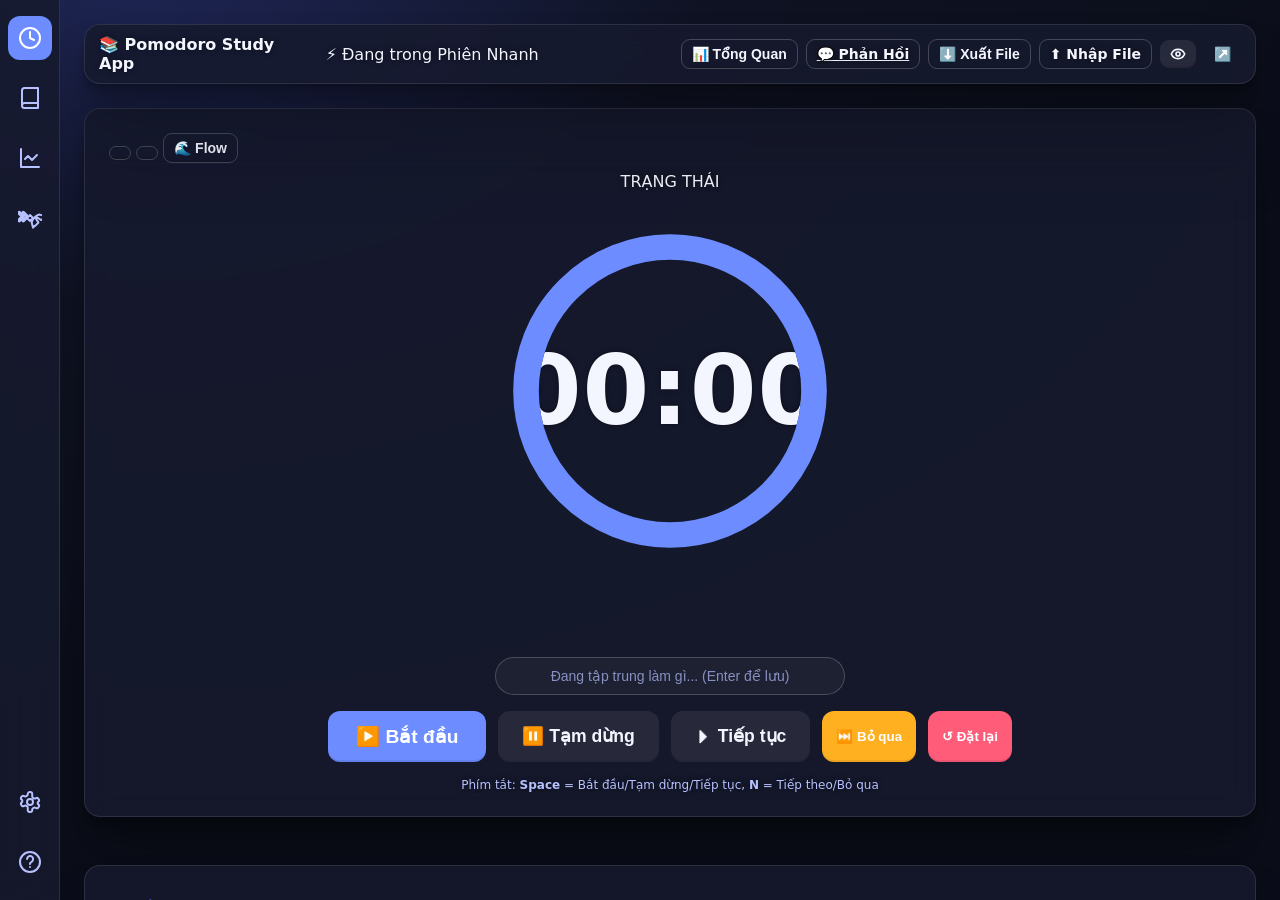
==== commit 3392a3b2: "Update 02.html" ====
--- a/02.html
+++ b/02.html
@@ -520,10 +520,6 @@
       .panel { padding: 12px; }
       .app-content { padding: 12px; }
     }
-
-    #view-timer.no-subtopic-selected > .panel-bg:not(:first-child) { display: none; }
-    #view-timer.no-subtopic-selected .timer-header > .presets { display: none; }
-    #view-timer.no-subtopic-selected .timer { display: none; }
 
     header.app-header .actions #btnFullscreen { background: transparent; border: none; box-shadow: none; }
     header.app-header .actions #btnFullscreen:hover { background: var(--muted); filter: none; }
@@ -905,7 +901,7 @@
       <header class="app-header panel-bg">
         <div class="row" style="gap:12px; align-items:center; flex:0 1 auto">
           <strong>📚 Pomodoro Study App</strong>
-          <span class="badge" id="selectedContext">Chưa chọn Chủ đề con</span>
+          <span class="badge" id="selectedContext">⚡ Đang trong Phiên Nhanh</span>
         </div>
         <div class="actions">
           <button class="btn ghost small" id="btnDashboard" title="Dashboard Tổng quan">📊 Tổng Quan </button>
@@ -961,6 +957,19 @@
             </div>
             
             <div class="controls">
+            <!-- Inline Tagging (Quick Start) -->
+            <div id="quick-tag-wrapper" style="flex-basis: 100%; text-align: center; margin-top: 16px; min-height: 42px;">
+                <div id="quick-tag-input-mode">
+                   <input type="text" id="quickTagInput" autocomplete="off" placeholder="Đang tập trung làm gì... (Enter để lưu)" style="max-width: 350px; width: 100%; padding: 10px 16px; font-size: 14px; text-align: center; border-radius: 20px; border: 1px solid rgba(255,255,255,0.2); background: rgba(255,255,255,0.05);" />
+                </div>
+                <div id="quick-tag-chip-mode" style="display: none; justify-content: center; align-items: center;">
+                    <span class="badge" style="background: rgba(255, 255, 255, 0.1); border: 1px solid rgba(255, 255, 255, 0.2); border-radius: 20px; padding: 6px 14px; font-weight: 500; display: inline-flex; align-items: center; gap: 10px; font-size: 14px; color: var(--text);">
+                        Đang tập trung: <strong id="quickTagDisplayText" style="color: var(--acc); max-width: 200px; white-space: nowrap; overflow: hidden; text-overflow: ellipsis;"></strong>
+                        
+                        <span id="quickTagClear" style="cursor: pointer; opacity: 0.8; font-size: 12px; transition: opacity 0.2s;" title="Gỡ bỏ nhãn">✕</span>
+                    </span>
+                </div>
+            </div>
               <button class="btn acc" id="btnStart" aria-label="Bắt đầu (Space)">▶️ Bắt đầu</button>
               <button class="btn warn hidden" id="btnFinishFlow" aria-label="Kết thúc phiên làm việc">🧘 Bắt đầu nghỉ</button>
               <button class="btn" id="btnPause" aria-label="Tạm dừng (Space)">⏸️ Tạm dừng</button>
@@ -998,7 +1007,7 @@
             </div>
             <div id="ai" class="tab-content">
                 <div class="panel-header" style="margin-bottom: 8px; padding: 0;">
-                    <h4 style="margin:0;">Gemini cho: <span id="currentSubtopicNameChat">(chưa chọn)</span></h4>
+                    <h4 style="margin:0;">Gemini cho: <span id="currentSubtopicNameChat">⚡ Phiên Nhanh</span></h4>
                     <div class="actions">
                         <button id="btnClearChat" class="btn small danger" title="Xóa lịch sử">🗑️</button>
                     </div>
@@ -1044,7 +1053,7 @@
         });
       </script>
         <section class="panel panel-bg">
-            <h3 style="margin:0 0 12px 0;">Thống kê & Lịch sử — <span id="currentSubtopicName">(chưa chọn)</span></h3>
+            <h3 style="margin:0 0 12px 0;">Thống kê & Lịch sử — <span id="currentSubtopicName">⚡ Phiên Nhanh</span></h3>
             <div class="stats-grid">
               <div class="stat-card"><h4>Tổng thời gian</h4><div class="stat-value" id="statTotal">0 phút</div></div>
               <div class="stat-card"><h4>Phiên</h4><div class="stat-value" id="statSessions">0</div></div>
@@ -1583,7 +1592,7 @@
         navTooltipGuide: "Hướng dẫn",
         headerDashboard: "📊 Tổng Quan",
         headerFeedback: "💬 Phản Hồi",
-        selectedContextNone: "Chưa chọn Chủ đề con",
+        selectedContextNone: "⚡ Đang trong Phiên Nhanh",
         welcomeHeading: "Chào mừng đến với Pomodoro Study App!",
         welcomeText: "Hãy bắt đầu bằng cách chọn một Chủ đề con hoặc tạo Chủ đề/Chủ đề con mới.",
         btnHelpCreateTopic: "+ Tạo Chủ đề Mới",
@@ -2490,136 +2499,9 @@
         input.focus(); input.select();
         const okHandler = () => { okCallback(input.value); cleanup(); };
         const cancelHandler = () => cleanup();
-        const keyHandler = (e) => { if (e.key === 'Enter') okHandler(); if (e.key === 'Escape') cancelHandler(); };
-        $('#btnGenericOk').onclick = okHandler; $('#btnGenericCancel').onclick = cancelHandler; input.onkeydown = keyHandler;
-        function cleanup() { $('#modalGeneric').classList.remove('show'); $('#btnGenericOk').onclick = null; $('#btnGenericCancel').onclick = null; input.onkeydown = null; try { releaseFocus(); } catch(_) {} }
-    }
-    function showConfirmModal(title, message, okCallback) {
-        $('#genericTitle').textContent = title;
-        const msgEl = $('#genericMessage'); msgEl.textContent = message; msgEl.classList.remove('hidden');
-        $('#genericInput').classList.add('hidden'); $('#modalGeneric').classList.add('show');
-        try { trapFocus($('#modalGeneric')); } catch(_) {}
-        const okHandler = () => { okCallback(true); cleanup(); };
-        const cancelHandler = () => { okCallback(false); cleanup(); };
-        $('#btnGenericOk').onclick = okHandler; $('#btnGenericCancel').onclick = cancelHandler;
-        function cleanup() { $('#modalGeneric').classList.remove('show'); $('#btnGenericOk').onclick = null; $('#btnGenericCancel').onclick = null; try { releaseFocus(); } catch(_) {} }
-    }
-    // Modal ghi chú cho phiên vừa hoàn thành
-    let pendingNoteSessionId = null;
-    function openNoteModal(sessionId) {
-        pendingNoteSessionId = sessionId || null;
-        const modal = $('#modalNote');
-        if (!modal) return;
-        const text = $('#noteText');
-        if (text) { try { text.value = ''; } catch(_) {} }
-        modal.classList.add('show');
-        try { trapFocus(modal); } catch(_) {}
-    }
-    function closeNoteModal() {
-        const modal = $('#modalNote');
-        if (!modal) return;
-        modal.classList.remove('show');
-        pendingNoteSessionId = null;
-        try { releaseFocus(); } catch(_) {}
-    }
-    async function switchView(viewId) {
-        $$('.view').forEach(v => v.classList.remove('active'));
-        $(`#view-${viewId}`).classList.add('active');
-        $$('.nav-btn').forEach(b => b.classList.remove('active'));
-        const navBtn = $(`.nav-btn[data-view="${viewId}"]`);
-        if (navBtn) navBtn.classList.add('active');
-        data.settings.currentView = viewId;
-        await saveData();
-        if (viewId === 'stats') {
-            renderDashboard();
-        }
-    }
-    function closeAllMenus() {
-        $$('.actions-menu.show').forEach(menu => menu.classList.remove('show'));
-        $$('.topic-item.menu-active').forEach(item => item.classList.remove('menu-active'));
-    }
-    function renderTopics(){
-      const wrap = $('#topicsList');
-      if (!wrap) return;
-      wrap.innerHTML='';
-      const collapsedMap = data.settings.collapsedTopics || {};
-      data.topics.forEach(topic => {
-        const box = document.createElement('div');
-        box.className='topic-item';
-        box.dataset.tid = topic.id;
-        const header = document.createElement('div');
-        header.className='topic-header';
-        const isCollapsed = !!collapsedMap[topic.id];
-        const chev = document.createElement('button');
-        chev.className = 'chev btn small ghost';
-        chev.setAttribute('aria-expanded', String(!isCollapsed));
-        chev.innerHTML = '<span class="ico">▾</span>';
-        const title = document.createElement('div');
-        title.className='topic-title';
-        title.textContent = topic.name;
-        const act = document.createElement('div');
-        act.className='topic-actions';
-        const bAdd = document.createElement('button');
-        bAdd.className='btn small';
-        bAdd.innerHTML = '＋ Thêm';
-        bAdd.title = 'Thêm Chủ đề con';
-        const menuContainer = document.createElement('div');
-        menuContainer.style.position = 'relative';
-        const bMore = document.createElement('button');
-        bMore.className = 'btn small ghost actions-menu-btn';
-        bMore.innerHTML = '...';
-        bMore.title = 'Thêm tùy chọn';
-        const menu = document.createElement('div');
-        menu.className = 'actions-menu';
-        const bEdit = document.createElement('button');
-        bEdit.className = 'menu-item';
-        bEdit.innerHTML = 'Sửa tên Chủ đề';
-        const bDel = document.createElement('button');
-        bDel.className = 'menu-item danger';
-        bDel.innerHTML = 'Xóa Chủ đề';
-        menu.append(bEdit, bDel);
-        menuContainer.append(bMore, menu);
-        act.append(bAdd, menuContainer);
-        header.append(chev, title, act);
-        // Chevron toggles collapse/expand of subtopics
-        chev.addEventListener('click', async (e) => {
-          e.stopPropagation();
-          const currentlyCollapsed = !!collapsedMap[topic.id];
-          if (currentlyCollapsed) { delete collapsedMap[topic.id]; } else { collapsedMap[topic.id] = true; }
-          data.settings.collapsedTopics = collapsedMap;
-          await storageManager.updateSettings(data.settings);
-          renderTopics();
-        });
-        const toggleTopic = async () => {
-          const currentlyCollapsed = !!collapsedMap[topic.id];
-          if (currentlyCollapsed) { delete collapsedMap[topic.id]; } else { collapsedMap[topic.id] = true; }
-          data.settings.collapsedTopics = collapsedMap;
-          await storageManager.updateSettings(data.settings);
-          renderTopics();
+        const keyHandler = (e) => { if (e.key === 'Enter') okHandler(); 
+          await toggleTopic();
         };
-        // Allow clicking the topic header to toggle subtopics
-        // (ignore clicks on actual interactive controls only)
-        header.addEventListener('click', async (e) => {
-          const t = e.target;
-          if (t && t.closest) {
-            if (t.closest('.actions-menu') || t.closest('.actions-menu-btn') || t.closest('button') || t.closest('input,select,textarea')) {
-              return; // user interacted with a control, don't toggle
-            }
-          }
-          e.stopPropagation();
-          await toggleTopic();
-        });
-        // Make the title area itself a large click target to toggle
-        title.addEventListener('click', async (e) => { e.stopPropagation(); await toggleTopic(); });
-        // Also allow clicking anywhere on the topic card (outside subtopics and controls) to toggle
-        box.addEventListener('click', async (e) => {
-          const t = e.target;
-          if (t && t.closest) {
-            if (t.closest('.subtopics')) return;
-            if (t.closest('.actions-menu') || t.closest('.actions-menu-btn') || t.closest('button') || t.closest('input,select,textarea')) return;
-          }
-          await toggleTopic();
-        });
         const subs = document.createElement('div');
         subs.className='subtopics' + (isCollapsed? ' hidden':'');
         subs.dataset.tid = topic.id;
@@ -2695,7 +2577,7 @@
         bDel.addEventListener('click', (e)=> e.stopPropagation());
         box.append(header, subs);
         wrap.appendChild(box);
-      });
+      };
       if (window.Sortable) {
         const topicsListEl = document.getElementById('topicsList');
         if (topicsListEl) {
@@ -2744,7 +2626,7 @@
           });
         }
       }
-    }
+    
     function selectSubtopic(topicId, subId) {
         const mainEl = $('.app-content');
         const oldSubtopic = getCurrentSubtopic();
@@ -2780,13 +2662,28 @@
     }
     function getCurrentSubtopic(){ const tid=data.settings.selectedTopicId, sid=data.settings.selectedSubtopicId; if(!tid||!sid) return null; const t=data.topics.find(x=>x.id===tid); if(!t) return null; return t.subtopics.find(x=>x.id===sid) || null; }
     function renderContextBadge(){
-      const s=getCurrentSubtopic();
-      const name = s ? s.name : '(chưa chọn)';
+      const s = getCurrentSubtopic();
+      const t = data.settings.selectedTopicId ? data.topics.find(x => x.id === data.settings.selectedTopicId) : null;
+      const name = s ? s.name : '⚡ Phiên Nhanh';
+      
+      let headerText = '⚡ Đang tập trung';
+      if (t && t.id === 'system_inbox_topic') {
+          headerText = '⚡ Đang trong Phiên Nhanh';
+      } else if (t && t.isQuick) {
+          headerText = '⚡ Đang trong Phiên Nhanh'; // Keep header discreet if Chip is active
+      } else if (t && s) {
+          headerText = `📘 ${t.name} > ${s.name}`;
+      } else if (t) {
+          headerText = `📘 ${t.name}`;
+      }
+
       const selectedContext = $('#selectedContext');
+      if (selectedContext) selectedContext.textContent = headerText;
+      
       const currentName = $('#currentSubtopicName');
+      if (currentName) currentName.textContent = name;
+      
       const currentChatName = $('#currentSubtopicNameChat');
-      if (selectedContext) selectedContext.textContent = s? `Chủ đề con: ${s.name}`:'Chưa chọn Chủ đề con';
-      if (currentName) currentName.textContent = name;
       if (currentChatName) currentChatName.textContent = name;
     }
     function renderSubtopicTasks() {
@@ -4520,7 +4417,7 @@
             if (hasSubtopic) {
                 timerView.classList.remove('no-subtopic-selected');
             } else {
-                timerView.classList.add('no-subtopic-selected');
+                // timerView.classList.add('no-subtopic-selected');
             }
         }
     }
@@ -4544,6 +4441,7 @@
         }
     }
     function renderAll(){
+        try { if(typeof syncQuickTagUI === 'function') syncQuickTagUI(); } catch(e){}
         updatePresetButtonsText();
         const currentPreset = data.settings.preset;
         $$('.presets button').forEach(button => {
@@ -4617,6 +4515,31 @@
         }
         data = window.data = merged;
         normalizeDataStructure(data);
+
+        const INBOX_TOPIC_ID = 'system_inbox_topic';
+        const INBOX_SUB_ID = 'system_inbox_sub';
+        let inboxTopicIdx = data.topics.findIndex(t => t.id === INBOX_TOPIC_ID);
+        let inboxTopic;
+        if (inboxTopicIdx === -1) {
+            inboxTopic = { id: INBOX_TOPIC_ID, name: '📥 Hộp Thư Đến', createdAt: 0, subtopics: [] };
+            data.topics.unshift(inboxTopic);
+            await storageManager.add('topics', inboxTopic);
+        } else {
+            inboxTopic = data.topics[inboxTopicIdx];
+            // move to front
+            data.topics.splice(inboxTopicIdx, 1);
+            data.topics.unshift(inboxTopic);
+        }
+        
+        let inboxSub = inboxTopic.subtopics.find(s => s.id === INBOX_SUB_ID);
+        if (!inboxSub) {
+            inboxSub = { id: INBOX_SUB_ID, topicId: INBOX_TOPIC_ID, name: '⚡ Phiên Nhanh', createdAt: 0, methods: [], 
+                         stats: { totalMinutes: 0, sessionsCompleted: 0, tasksCompleted: 0 }, sessions: [], 
+                         timerState: { state: 'idle', remaining: 0, segmentTotal: 0, cycleIndex: 0, prevState: null } };
+            inboxTopic.subtopics.unshift(inboxSub);
+            await storageManager.add('subtopics', inboxSub);
+        }
+
         await ensureValidSelection();
         await seedAchievedMilestones();
         renderAll();
@@ -4803,6 +4726,141 @@
     // =========================================================
 
     loadLanguage(localStorage.getItem('lang') || 'vi').then(initializeApp);
+    
+    // QUICK TAG INPUT LISTENER
+    document.addEventListener('DOMContentLoaded', () => {
+        const quickTagInput = document.getElementById('quickTagInput');
+        if (quickTagInput) {
+            quickTagInput.addEventListener('keydown', async (e) => {
+                if (e.key === 'Enter' && quickTagInput.value.trim() !== '') {
+                    const title = quickTagInput.value.trim();
+                    quickTagInput.value = '';
+                    
+                    const newTopic = { id: 'topic_' + Date.now(), name: title, createdAt: Date.now(), isQuick: true, subtopics: [] };
+                    await storageManager.add('topics', newTopic);
+                    if (!data.topics) data.topics = [];
+                    data.topics.push(newTopic);
+                    
+                    const newSub = { id: 'sub_' + Date.now(), topicId: newTopic.id, name: 'Phiên Nhanh', createdAt: Date.now(), methods: [], stats: { totalMinutes:0, sessionsCompleted:0, tasksCompleted:0 }, sessions: [], timerState: { state:'idle', remaining:0, segmentTotal:0, cycleIndex:0, prevState: null } };
+                    await storageManager.add('subtopics', newSub);
+                    newTopic.subtopics.push(newSub);
+                    
+                    data.settings.selectedTopicId = newTopic.id;
+                    data.settings.selectedSubtopicId = newSub.id;
+                    await storageManager.updateSettings(data.settings);
+                    
+                    toast('Đã tạo và chuyển sang chủ đề: ' + title);
+                    renderAll();
+                }
+            });
+        }
+    });
+
+    
+    // --- CHIP & QUICK TAG LOGIC ---
+    function syncQuickTagUI() {
+        const inputMode = document.getElementById('quick-tag-input-mode');
+        const chipMode = document.getElementById('quick-tag-chip-mode');
+        const wrapper = document.getElementById('quick-tag-wrapper');
+        const displayText = document.getElementById('quickTagDisplayText');
+        const inputEl = document.getElementById('quickTagInput');
+        if (!inputMode || !chipMode || !wrapper) return;
+
+        const t = data.topics.find(x => x.id === data.settings.selectedTopicId);
+        if (!t) return;
+
+        const isInbox = (t.id === 'system_inbox_topic');
+        const isQuick = !!t.isQuick;
+
+        if (!isInbox && !isQuick) {
+            // STRUCTURED MODE -> Hide entire wrapper completely
+            wrapper.style.display = 'none';
+            return;
+        } else {
+            // QUICK MODE -> Show wrapper
+            wrapper.style.display = 'flex';
+        }
+
+        if (isInbox) {
+            // No quick tag exists, show input box
+            inputMode.style.display = 'block';
+            chipMode.style.display = 'none';
+            if (inputEl) inputEl.value = '';
+        } else if (isQuick) {
+            // Show chip
+            inputMode.style.display = 'none';
+            chipMode.style.display = 'flex';
+            if (displayText) {
+                displayText.textContent = t.name;
+            }
+        }
+    }
+
+    setTimeout(() => {
+        const inputEl = document.getElementById('quickTagInput');
+        const btnEdit = document.getElementById('quickTagEdit');
+        const btnClear = document.getElementById('quickTagClear');
+
+        if (inputEl) {
+            inputEl.addEventListener('keydown', async (e) => {
+                
+                if (e.key === 'Enter' && inputEl.value.trim() !== '') {
+                    const title = inputEl.value.trim();
+                    {
+                        const newTopic = { id: 'topic_' + Date.now(), name: title, createdAt: Date.now(), isQuick: true, subtopics: [] };
+                        await storageManager.add('topics', newTopic);
+                        if (!data.topics) data.topics = [];
+                        data.topics.push(newTopic);
+                        
+                        const newSub = { id: 'sub_' + Date.now(), topicId: newTopic.id, name: 'Phiên Nhanh', createdAt: Date.now(), methods: [], 
+                                         stats: { totalMinutes:0, sessionsCompleted:0, tasksCompleted:0 }, sessions: [], 
+                                         timerState: { state:'idle', remaining:0, segmentTotal:0, cycleIndex:0, prevState: null } };
+                        await storageManager.add('subtopics', newSub);
+                        newTopic.subtopics.push(newSub);
+                        
+                        data.settings.selectedTopicId = newTopic.id;
+                        data.settings.selectedSubtopicId = newSub.id;
+                        await storageManager.updateSettings(data.settings);
+                    }
+                    
+toast('Đã gắn nhãn: ' + title);
+                    syncQuickTagUI();
+                    renderAll();
+                }
+            });
+            }
+
+        if (btnClear) {
+            btnClear.addEventListener('click', async () => {
+                const curTopicId = data.settings.selectedTopicId;
+                const curTopic = data.topics.find(t => t.id === curTopicId);
+                
+                // Set explicitly back to Inbox
+                data.settings.selectedTopicId = 'system_inbox_topic';
+                data.settings.selectedSubtopicId = 'system_inbox_sub';
+                await storageManager.updateSettings(data.settings);
+                
+                // Destroy the previous Quick Topic if it was a quick tag to keep DB clean
+                if (curTopic && curTopic.isQuick) {
+                    data.topics = data.topics.filter(t => t.id !== curTopicId);
+                    await storageManager.delete('topics', curTopicId);
+                    if (curTopic.subtopics) {
+                        for (const sub of curTopic.subtopics) {
+                            await storageManager.delete('subtopics', sub.id);
+                        }
+                    }
+                }
+                
+                syncQuickTagUI();
+                renderAll();
+                toast('Đã gỡ nhãn, trở về Phiên Nhanh');
+            });
+        }
+        
+        syncQuickTagUI();
+        
+    }, 1000);
+
     </script>
 </body>
 </html>
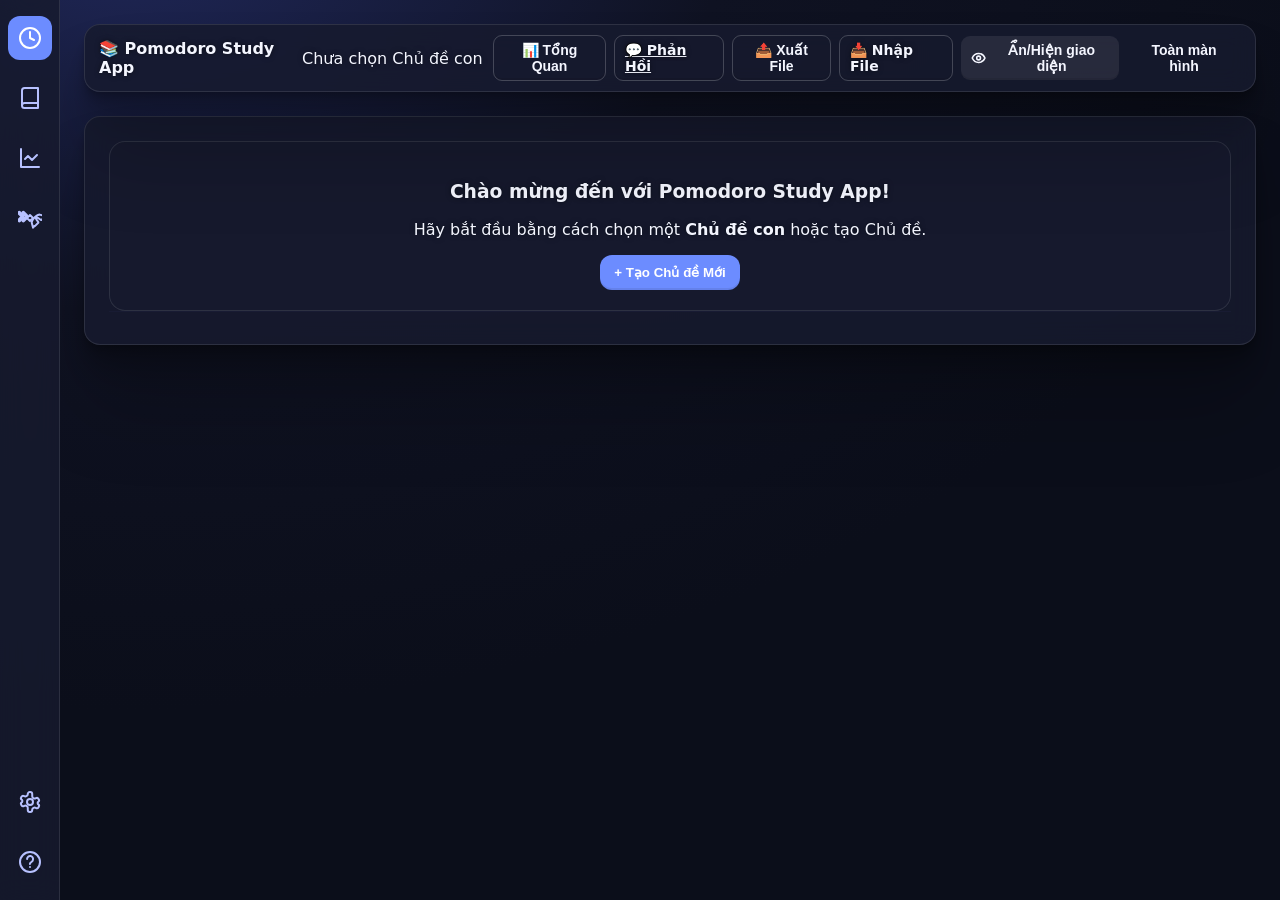
==== commit e9bc7c22: "Update 02.html" ====
--- a/02.html
+++ b/02.html
@@ -520,6 +520,10 @@
       .panel { padding: 12px; }
       .app-content { padding: 12px; }
     }
+
+    #view-timer.no-subtopic-selected > .panel-bg:not(:first-child) { display: none; }
+    #view-timer.no-subtopic-selected .timer-header > .presets { display: none; }
+    #view-timer.no-subtopic-selected .timer { display: none; }
 
     header.app-header .actions #btnFullscreen { background: transparent; border: none; box-shadow: none; }
     header.app-header .actions #btnFullscreen:hover { background: var(--muted); filter: none; }
@@ -901,7 +905,7 @@
       <header class="app-header panel-bg">
         <div class="row" style="gap:12px; align-items:center; flex:0 1 auto">
           <strong>📚 Pomodoro Study App</strong>
-          <span class="badge" id="selectedContext">⚡ Đang trong Phiên Nhanh</span>
+          <span class="badge" id="selectedContext">Chưa chọn Chủ đề con</span>
         </div>
         <div class="actions">
           <button class="btn ghost small" id="btnDashboard" title="Dashboard Tổng quan">📊 Tổng Quan </button>
@@ -957,19 +961,6 @@
             </div>
             
             <div class="controls">
-            <!-- Inline Tagging (Quick Start) -->
-            <div id="quick-tag-wrapper" style="flex-basis: 100%; text-align: center; margin-top: 16px; min-height: 42px;">
-                <div id="quick-tag-input-mode">
-                   <input type="text" id="quickTagInput" autocomplete="off" placeholder="Đang tập trung làm gì... (Enter để lưu)" style="max-width: 350px; width: 100%; padding: 10px 16px; font-size: 14px; text-align: center; border-radius: 20px; border: 1px solid rgba(255,255,255,0.2); background: rgba(255,255,255,0.05);" />
-                </div>
-                <div id="quick-tag-chip-mode" style="display: none; justify-content: center; align-items: center;">
-                    <span class="badge" style="background: rgba(255, 255, 255, 0.1); border: 1px solid rgba(255, 255, 255, 0.2); border-radius: 20px; padding: 6px 14px; font-weight: 500; display: inline-flex; align-items: center; gap: 10px; font-size: 14px; color: var(--text);">
-                        Đang tập trung: <strong id="quickTagDisplayText" style="color: var(--acc); max-width: 200px; white-space: nowrap; overflow: hidden; text-overflow: ellipsis;"></strong>
-                        
-                        <span id="quickTagClear" style="cursor: pointer; opacity: 0.8; font-size: 12px; transition: opacity 0.2s;" title="Gỡ bỏ nhãn">✕</span>
-                    </span>
-                </div>
-            </div>
               <button class="btn acc" id="btnStart" aria-label="Bắt đầu (Space)">▶️ Bắt đầu</button>
               <button class="btn warn hidden" id="btnFinishFlow" aria-label="Kết thúc phiên làm việc">🧘 Bắt đầu nghỉ</button>
               <button class="btn" id="btnPause" aria-label="Tạm dừng (Space)">⏸️ Tạm dừng</button>
@@ -1007,7 +998,7 @@
             </div>
             <div id="ai" class="tab-content">
                 <div class="panel-header" style="margin-bottom: 8px; padding: 0;">
-                    <h4 style="margin:0;">Gemini cho: <span id="currentSubtopicNameChat">⚡ Phiên Nhanh</span></h4>
+                    <h4 style="margin:0;">Gemini cho: <span id="currentSubtopicNameChat">(chưa chọn)</span></h4>
                     <div class="actions">
                         <button id="btnClearChat" class="btn small danger" title="Xóa lịch sử">🗑️</button>
                     </div>
@@ -1053,7 +1044,7 @@
         });
       </script>
         <section class="panel panel-bg">
-            <h3 style="margin:0 0 12px 0;">Thống kê & Lịch sử — <span id="currentSubtopicName">⚡ Phiên Nhanh</span></h3>
+            <h3 style="margin:0 0 12px 0;">Thống kê & Lịch sử — <span id="currentSubtopicName">(chưa chọn)</span></h3>
             <div class="stats-grid">
               <div class="stat-card"><h4>Tổng thời gian</h4><div class="stat-value" id="statTotal">0 phút</div></div>
               <div class="stat-card"><h4>Phiên</h4><div class="stat-value" id="statSessions">0</div></div>
@@ -1592,7 +1583,7 @@
         navTooltipGuide: "Hướng dẫn",
         headerDashboard: "📊 Tổng Quan",
         headerFeedback: "💬 Phản Hồi",
-        selectedContextNone: "⚡ Đang trong Phiên Nhanh",
+        selectedContextNone: "Chưa chọn Chủ đề con",
         welcomeHeading: "Chào mừng đến với Pomodoro Study App!",
         welcomeText: "Hãy bắt đầu bằng cách chọn một Chủ đề con hoặc tạo Chủ đề/Chủ đề con mới.",
         btnHelpCreateTopic: "+ Tạo Chủ đề Mới",
@@ -2499,9 +2490,136 @@
         input.focus(); input.select();
         const okHandler = () => { okCallback(input.value); cleanup(); };
         const cancelHandler = () => cleanup();
-        const keyHandler = (e) => { if (e.key === 'Enter') okHandler(); 
+        const keyHandler = (e) => { if (e.key === 'Enter') okHandler(); if (e.key === 'Escape') cancelHandler(); };
+        $('#btnGenericOk').onclick = okHandler; $('#btnGenericCancel').onclick = cancelHandler; input.onkeydown = keyHandler;
+        function cleanup() { $('#modalGeneric').classList.remove('show'); $('#btnGenericOk').onclick = null; $('#btnGenericCancel').onclick = null; input.onkeydown = null; try { releaseFocus(); } catch(_) {} }
+    }
+    function showConfirmModal(title, message, okCallback) {
+        $('#genericTitle').textContent = title;
+        const msgEl = $('#genericMessage'); msgEl.textContent = message; msgEl.classList.remove('hidden');
+        $('#genericInput').classList.add('hidden'); $('#modalGeneric').classList.add('show');
+        try { trapFocus($('#modalGeneric')); } catch(_) {}
+        const okHandler = () => { okCallback(true); cleanup(); };
+        const cancelHandler = () => { okCallback(false); cleanup(); };
+        $('#btnGenericOk').onclick = okHandler; $('#btnGenericCancel').onclick = cancelHandler;
+        function cleanup() { $('#modalGeneric').classList.remove('show'); $('#btnGenericOk').onclick = null; $('#btnGenericCancel').onclick = null; try { releaseFocus(); } catch(_) {} }
+    }
+    // Modal ghi chú cho phiên vừa hoàn thành
+    let pendingNoteSessionId = null;
+    function openNoteModal(sessionId) {
+        pendingNoteSessionId = sessionId || null;
+        const modal = $('#modalNote');
+        if (!modal) return;
+        const text = $('#noteText');
+        if (text) { try { text.value = ''; } catch(_) {} }
+        modal.classList.add('show');
+        try { trapFocus(modal); } catch(_) {}
+    }
+    function closeNoteModal() {
+        const modal = $('#modalNote');
+        if (!modal) return;
+        modal.classList.remove('show');
+        pendingNoteSessionId = null;
+        try { releaseFocus(); } catch(_) {}
+    }
+    async function switchView(viewId) {
+        $$('.view').forEach(v => v.classList.remove('active'));
+        $(`#view-${viewId}`).classList.add('active');
+        $$('.nav-btn').forEach(b => b.classList.remove('active'));
+        const navBtn = $(`.nav-btn[data-view="${viewId}"]`);
+        if (navBtn) navBtn.classList.add('active');
+        data.settings.currentView = viewId;
+        await saveData();
+        if (viewId === 'stats') {
+            renderDashboard();
+        }
+    }
+    function closeAllMenus() {
+        $$('.actions-menu.show').forEach(menu => menu.classList.remove('show'));
+        $$('.topic-item.menu-active').forEach(item => item.classList.remove('menu-active'));
+    }
+    function renderTopics(){
+      const wrap = $('#topicsList');
+      if (!wrap) return;
+      wrap.innerHTML='';
+      const collapsedMap = data.settings.collapsedTopics || {};
+      data.topics.forEach(topic => {
+        const box = document.createElement('div');
+        box.className='topic-item';
+        box.dataset.tid = topic.id;
+        const header = document.createElement('div');
+        header.className='topic-header';
+        const isCollapsed = !!collapsedMap[topic.id];
+        const chev = document.createElement('button');
+        chev.className = 'chev btn small ghost';
+        chev.setAttribute('aria-expanded', String(!isCollapsed));
+        chev.innerHTML = '<span class="ico">▾</span>';
+        const title = document.createElement('div');
+        title.className='topic-title';
+        title.textContent = topic.name;
+        const act = document.createElement('div');
+        act.className='topic-actions';
+        const bAdd = document.createElement('button');
+        bAdd.className='btn small';
+        bAdd.innerHTML = '＋ Thêm';
+        bAdd.title = 'Thêm Chủ đề con';
+        const menuContainer = document.createElement('div');
+        menuContainer.style.position = 'relative';
+        const bMore = document.createElement('button');
+        bMore.className = 'btn small ghost actions-menu-btn';
+        bMore.innerHTML = '...';
+        bMore.title = 'Thêm tùy chọn';
+        const menu = document.createElement('div');
+        menu.className = 'actions-menu';
+        const bEdit = document.createElement('button');
+        bEdit.className = 'menu-item';
+        bEdit.innerHTML = 'Sửa tên Chủ đề';
+        const bDel = document.createElement('button');
+        bDel.className = 'menu-item danger';
+        bDel.innerHTML = 'Xóa Chủ đề';
+        menu.append(bEdit, bDel);
+        menuContainer.append(bMore, menu);
+        act.append(bAdd, menuContainer);
+        header.append(chev, title, act);
+        // Chevron toggles collapse/expand of subtopics
+        chev.addEventListener('click', async (e) => {
+          e.stopPropagation();
+          const currentlyCollapsed = !!collapsedMap[topic.id];
+          if (currentlyCollapsed) { delete collapsedMap[topic.id]; } else { collapsedMap[topic.id] = true; }
+          data.settings.collapsedTopics = collapsedMap;
+          await storageManager.updateSettings(data.settings);
+          renderTopics();
+        });
+        const toggleTopic = async () => {
+          const currentlyCollapsed = !!collapsedMap[topic.id];
+          if (currentlyCollapsed) { delete collapsedMap[topic.id]; } else { collapsedMap[topic.id] = true; }
+          data.settings.collapsedTopics = collapsedMap;
+          await storageManager.updateSettings(data.settings);
+          renderTopics();
+        };
+        // Allow clicking the topic header to toggle subtopics
+        // (ignore clicks on actual interactive controls only)
+        header.addEventListener('click', async (e) => {
+          const t = e.target;
+          if (t && t.closest) {
+            if (t.closest('.actions-menu') || t.closest('.actions-menu-btn') || t.closest('button') || t.closest('input,select,textarea')) {
+              return; // user interacted with a control, don't toggle
+            }
+          }
+          e.stopPropagation();
           await toggleTopic();
-        };
+        });
+        // Make the title area itself a large click target to toggle
+        title.addEventListener('click', async (e) => { e.stopPropagation(); await toggleTopic(); });
+        // Also allow clicking anywhere on the topic card (outside subtopics and controls) to toggle
+        box.addEventListener('click', async (e) => {
+          const t = e.target;
+          if (t && t.closest) {
+            if (t.closest('.subtopics')) return;
+            if (t.closest('.actions-menu') || t.closest('.actions-menu-btn') || t.closest('button') || t.closest('input,select,textarea')) return;
+          }
+          await toggleTopic();
+        });
         const subs = document.createElement('div');
         subs.className='subtopics' + (isCollapsed? ' hidden':'');
         subs.dataset.tid = topic.id;
@@ -2577,7 +2695,7 @@
         bDel.addEventListener('click', (e)=> e.stopPropagation());
         box.append(header, subs);
         wrap.appendChild(box);
-      };
+      });
       if (window.Sortable) {
         const topicsListEl = document.getElementById('topicsList');
         if (topicsListEl) {
@@ -2626,7 +2744,7 @@
           });
         }
       }
-    
+    }
     function selectSubtopic(topicId, subId) {
         const mainEl = $('.app-content');
         const oldSubtopic = getCurrentSubtopic();
@@ -2662,28 +2780,13 @@
     }
     function getCurrentSubtopic(){ const tid=data.settings.selectedTopicId, sid=data.settings.selectedSubtopicId; if(!tid||!sid) return null; const t=data.topics.find(x=>x.id===tid); if(!t) return null; return t.subtopics.find(x=>x.id===sid) || null; }
     function renderContextBadge(){
-      const s = getCurrentSubtopic();
-      const t = data.settings.selectedTopicId ? data.topics.find(x => x.id === data.settings.selectedTopicId) : null;
-      const name = s ? s.name : '⚡ Phiên Nhanh';
-      
-      let headerText = '⚡ Đang tập trung';
-      if (t && t.id === 'system_inbox_topic') {
-          headerText = '⚡ Đang trong Phiên Nhanh';
-      } else if (t && t.isQuick) {
-          headerText = '⚡ Đang trong Phiên Nhanh'; // Keep header discreet if Chip is active
-      } else if (t && s) {
-          headerText = `📘 ${t.name} > ${s.name}`;
-      } else if (t) {
-          headerText = `📘 ${t.name}`;
-      }
-
+      const s=getCurrentSubtopic();
+      const name = s ? s.name : '(chưa chọn)';
       const selectedContext = $('#selectedContext');
-      if (selectedContext) selectedContext.textContent = headerText;
-      
       const currentName = $('#currentSubtopicName');
+      const currentChatName = $('#currentSubtopicNameChat');
+      if (selectedContext) selectedContext.textContent = s? `Chủ đề con: ${s.name}`:'Chưa chọn Chủ đề con';
       if (currentName) currentName.textContent = name;
-      
-      const currentChatName = $('#currentSubtopicNameChat');
       if (currentChatName) currentChatName.textContent = name;
     }
     function renderSubtopicTasks() {
@@ -4417,7 +4520,7 @@
             if (hasSubtopic) {
                 timerView.classList.remove('no-subtopic-selected');
             } else {
-                // timerView.classList.add('no-subtopic-selected');
+                timerView.classList.add('no-subtopic-selected');
             }
         }
     }
@@ -4441,7 +4544,6 @@
         }
     }
     function renderAll(){
-        try { if(typeof syncQuickTagUI === 'function') syncQuickTagUI(); } catch(e){}
         updatePresetButtonsText();
         const currentPreset = data.settings.preset;
         $$('.presets button').forEach(button => {
@@ -4515,31 +4617,6 @@
         }
         data = window.data = merged;
         normalizeDataStructure(data);
-
-        const INBOX_TOPIC_ID = 'system_inbox_topic';
-        const INBOX_SUB_ID = 'system_inbox_sub';
-        let inboxTopicIdx = data.topics.findIndex(t => t.id === INBOX_TOPIC_ID);
-        let inboxTopic;
-        if (inboxTopicIdx === -1) {
-            inboxTopic = { id: INBOX_TOPIC_ID, name: '📥 Hộp Thư Đến', createdAt: 0, subtopics: [] };
-            data.topics.unshift(inboxTopic);
-            await storageManager.add('topics', inboxTopic);
-        } else {
-            inboxTopic = data.topics[inboxTopicIdx];
-            // move to front
-            data.topics.splice(inboxTopicIdx, 1);
-            data.topics.unshift(inboxTopic);
-        }
-        
-        let inboxSub = inboxTopic.subtopics.find(s => s.id === INBOX_SUB_ID);
-        if (!inboxSub) {
-            inboxSub = { id: INBOX_SUB_ID, topicId: INBOX_TOPIC_ID, name: '⚡ Phiên Nhanh', createdAt: 0, methods: [], 
-                         stats: { totalMinutes: 0, sessionsCompleted: 0, tasksCompleted: 0 }, sessions: [], 
-                         timerState: { state: 'idle', remaining: 0, segmentTotal: 0, cycleIndex: 0, prevState: null } };
-            inboxTopic.subtopics.unshift(inboxSub);
-            await storageManager.add('subtopics', inboxSub);
-        }
-
         await ensureValidSelection();
         await seedAchievedMilestones();
         renderAll();
@@ -4726,141 +4803,6 @@
     // =========================================================
 
     loadLanguage(localStorage.getItem('lang') || 'vi').then(initializeApp);
-    
-    // QUICK TAG INPUT LISTENER
-    document.addEventListener('DOMContentLoaded', () => {
-        const quickTagInput = document.getElementById('quickTagInput');
-        if (quickTagInput) {
-            quickTagInput.addEventListener('keydown', async (e) => {
-                if (e.key === 'Enter' && quickTagInput.value.trim() !== '') {
-                    const title = quickTagInput.value.trim();
-                    quickTagInput.value = '';
-                    
-                    const newTopic = { id: 'topic_' + Date.now(), name: title, createdAt: Date.now(), isQuick: true, subtopics: [] };
-                    await storageManager.add('topics', newTopic);
-                    if (!data.topics) data.topics = [];
-                    data.topics.push(newTopic);
-                    
-                    const newSub = { id: 'sub_' + Date.now(), topicId: newTopic.id, name: 'Phiên Nhanh', createdAt: Date.now(), methods: [], stats: { totalMinutes:0, sessionsCompleted:0, tasksCompleted:0 }, sessions: [], timerState: { state:'idle', remaining:0, segmentTotal:0, cycleIndex:0, prevState: null } };
-                    await storageManager.add('subtopics', newSub);
-                    newTopic.subtopics.push(newSub);
-                    
-                    data.settings.selectedTopicId = newTopic.id;
-                    data.settings.selectedSubtopicId = newSub.id;
-                    await storageManager.updateSettings(data.settings);
-                    
-                    toast('Đã tạo và chuyển sang chủ đề: ' + title);
-                    renderAll();
-                }
-            });
-        }
-    });
-
-    
-    // --- CHIP & QUICK TAG LOGIC ---
-    function syncQuickTagUI() {
-        const inputMode = document.getElementById('quick-tag-input-mode');
-        const chipMode = document.getElementById('quick-tag-chip-mode');
-        const wrapper = document.getElementById('quick-tag-wrapper');
-        const displayText = document.getElementById('quickTagDisplayText');
-        const inputEl = document.getElementById('quickTagInput');
-        if (!inputMode || !chipMode || !wrapper) return;
-
-        const t = data.topics.find(x => x.id === data.settings.selectedTopicId);
-        if (!t) return;
-
-        const isInbox = (t.id === 'system_inbox_topic');
-        const isQuick = !!t.isQuick;
-
-        if (!isInbox && !isQuick) {
-            // STRUCTURED MODE -> Hide entire wrapper completely
-            wrapper.style.display = 'none';
-            return;
-        } else {
-            // QUICK MODE -> Show wrapper
-            wrapper.style.display = 'flex';
-        }
-
-        if (isInbox) {
-            // No quick tag exists, show input box
-            inputMode.style.display = 'block';
-            chipMode.style.display = 'none';
-            if (inputEl) inputEl.value = '';
-        } else if (isQuick) {
-            // Show chip
-            inputMode.style.display = 'none';
-            chipMode.style.display = 'flex';
-            if (displayText) {
-                displayText.textContent = t.name;
-            }
-        }
-    }
-
-    setTimeout(() => {
-        const inputEl = document.getElementById('quickTagInput');
-        const btnEdit = document.getElementById('quickTagEdit');
-        const btnClear = document.getElementById('quickTagClear');
-
-        if (inputEl) {
-            inputEl.addEventListener('keydown', async (e) => {
-                
-                if (e.key === 'Enter' && inputEl.value.trim() !== '') {
-                    const title = inputEl.value.trim();
-                    {
-                        const newTopic = { id: 'topic_' + Date.now(), name: title, createdAt: Date.now(), isQuick: true, subtopics: [] };
-                        await storageManager.add('topics', newTopic);
-                        if (!data.topics) data.topics = [];
-                        data.topics.push(newTopic);
-                        
-                        const newSub = { id: 'sub_' + Date.now(), topicId: newTopic.id, name: 'Phiên Nhanh', createdAt: Date.now(), methods: [], 
-                                         stats: { totalMinutes:0, sessionsCompleted:0, tasksCompleted:0 }, sessions: [], 
-                                         timerState: { state:'idle', remaining:0, segmentTotal:0, cycleIndex:0, prevState: null } };
-                        await storageManager.add('subtopics', newSub);
-                        newTopic.subtopics.push(newSub);
-                        
-                        data.settings.selectedTopicId = newTopic.id;
-                        data.settings.selectedSubtopicId = newSub.id;
-                        await storageManager.updateSettings(data.settings);
-                    }
-                    
-toast('Đã gắn nhãn: ' + title);
-                    syncQuickTagUI();
-                    renderAll();
-                }
-            });
-            }
-
-        if (btnClear) {
-            btnClear.addEventListener('click', async () => {
-                const curTopicId = data.settings.selectedTopicId;
-                const curTopic = data.topics.find(t => t.id === curTopicId);
-                
-                // Set explicitly back to Inbox
-                data.settings.selectedTopicId = 'system_inbox_topic';
-                data.settings.selectedSubtopicId = 'system_inbox_sub';
-                await storageManager.updateSettings(data.settings);
-                
-                // Destroy the previous Quick Topic if it was a quick tag to keep DB clean
-                if (curTopic && curTopic.isQuick) {
-                    data.topics = data.topics.filter(t => t.id !== curTopicId);
-                    await storageManager.delete('topics', curTopicId);
-                    if (curTopic.subtopics) {
-                        for (const sub of curTopic.subtopics) {
-                            await storageManager.delete('subtopics', sub.id);
-                        }
-                    }
-                }
-                
-                syncQuickTagUI();
-                renderAll();
-                toast('Đã gỡ nhãn, trở về Phiên Nhanh');
-            });
-        }
-        
-        syncQuickTagUI();
-        
-    }, 1000);
-
     </script>
 </body>
 </html>
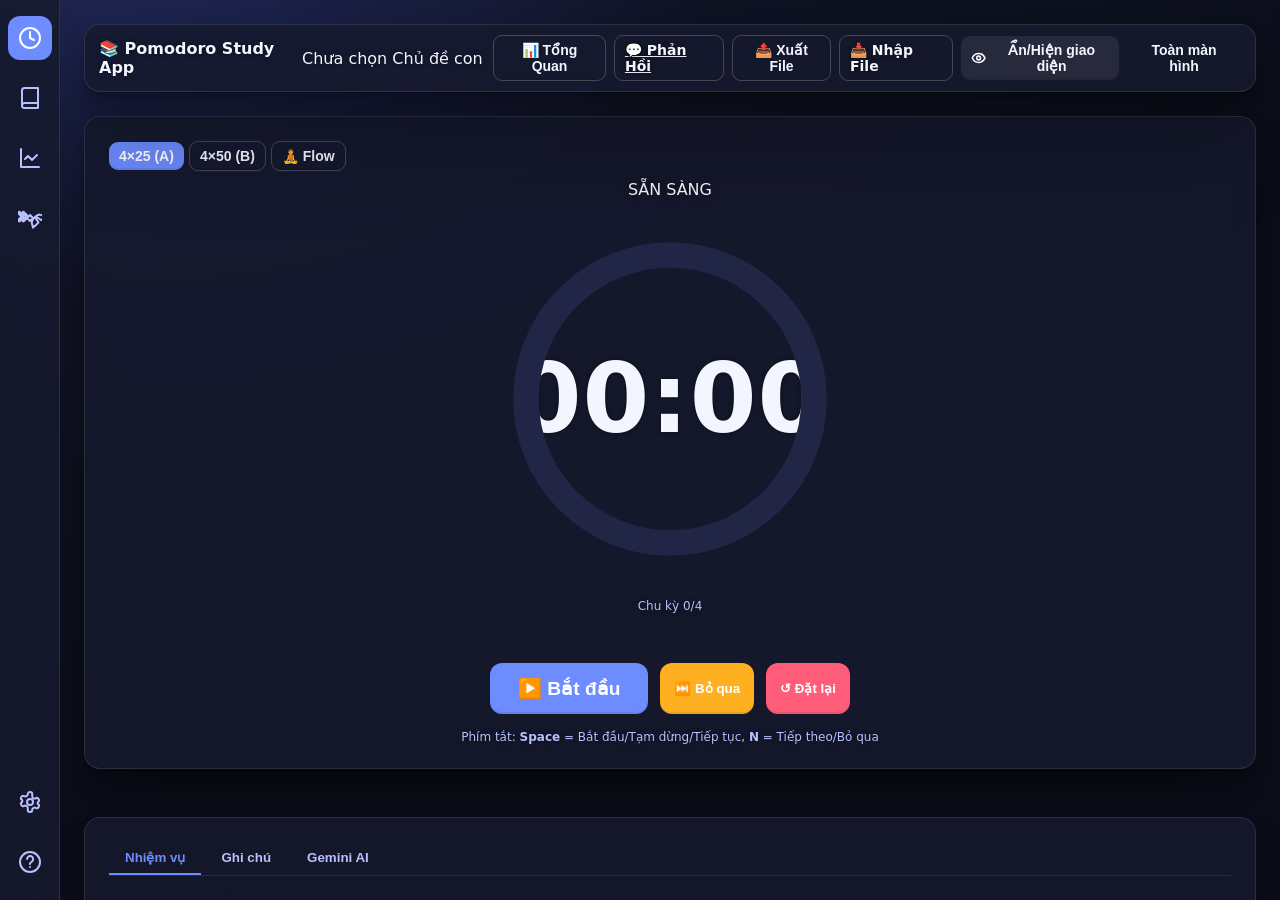
==== commit c118ac31: "Update 02.html" ====
--- a/02.html
+++ b/02.html
@@ -521,9 +521,7 @@
       .app-content { padding: 12px; }
     }
 
-    #view-timer.no-subtopic-selected > .panel-bg:not(:first-child) { display: none; }
-    #view-timer.no-subtopic-selected .timer-header > .presets { display: none; }
-    #view-timer.no-subtopic-selected .timer { display: none; }
+    /* no-subtopic-selected: đã bỏ — timer luôn hiển thị (Quick-Start UX) */
 
     header.app-header .actions #btnFullscreen { background: transparent; border: none; box-shadow: none; }
     header.app-header .actions #btnFullscreen:hover { background: var(--muted); filter: none; }
@@ -924,11 +922,9 @@
       <div id="view-timer" class="view active">
         <section class="panel panel-bg">
           <div class="timer-header">
-            <div id="welcomePanel" class="hidden panel-bg" style="text-align:center; padding: 20px; border-radius: var(--radius); width: 100%;">
-                <h3>Chào mừng đến với Pomodoro Study App!</h3>
-                <p>Hãy bắt đầu bằng cách chọn một <strong>Chủ đề con</strong> hoặc tạo Chủ đề/Chủ đề con mới.</p>
-                <button class="btn acc" id="btnHelpCreateTopic">＋ Tạo Chủ đề Mới</button>
-            </div>
+            <!-- welcomePanel ẩn vĩnh viễn: Quick-Start UX — timer luôn sẵn sàng -->
+            <div id="welcomePanel" class="hidden" style="display:none!important"></div>
+            <button class="btn acc" id="btnHelpCreateTopic" style="display:none">＋ Tạo Chủ đề Mới</button>
             <div class="presets" role="group" aria-label="Chọn chế độ preset">
                 <button id="btnPresetA" class="btn small ghost" data-preset="A"></button>
                 <button id="btnPresetB" class="btn small ghost" data-preset="B"></button>
@@ -2468,16 +2464,63 @@
           toast(`Lỗi lưu dữ liệu: ${err.message}`);
         }
       }
+        // === DEFAULT SYSTEM SUBTOPIC IDs ===
+        const DEFAULT_TOPIC_ID = '__sys_default_topic__';
+        const DEFAULT_SUBTOPIC_ID = '__sys_default_sub__';
+
+        /**
+         * Đảm bảo chủ đề hệ thống mặc định luôn tồn tại trong data.
+         * Phiên không gắn nhãn sẽ đổ vào đây.
+         */
+        async function ensureDefaultSubtopic() {
+          // Kiểm tra xem topic mặc định đã có chưa
+          let defTopic = data.topics.find(t => t.id === DEFAULT_TOPIC_ID);
+          if (!defTopic) {
+            defTopic = {
+              id: DEFAULT_TOPIC_ID,
+              name: '📥 Quick Sessions',
+              _isSystem: true,
+              subtopics: []
+            };
+            // Chèn lên đầu danh sách
+            data.topics.unshift(defTopic);
+            try {
+              const { subtopics: _s, ...topicData } = defTopic;
+              await storageManager.add('topics', topicData);
+            } catch(_) {}
+          } else {
+            defTopic._isSystem = true; // Đảm bảo flag luôn có
+          }
+          // Kiểm tra subtopic mặc định
+          let defSub = defTopic.subtopics.find(s => s.id === DEFAULT_SUBTOPIC_ID);
+          if (!defSub) {
+            defSub = {
+              id: DEFAULT_SUBTOPIC_ID,
+              topicId: DEFAULT_TOPIC_ID,
+              name: 'Chưa phân loại',
+              _isSystem: true,
+              tasks: [], generalNotes: [], summaries: [], chatHistory: [],
+              methods: [], stats: { totalMinutes: 0, sessionsCompleted: 0, tasksCompleted: 0 },
+              sessions: [],
+              timerState: { state: 'idle', prevState: null, remaining: 0, segmentTotal: 0, cycleIndex: 0 }
+            };
+            defTopic.subtopics.push(defSub);
+            try { await storageManager.add('subtopics', defSub); } catch(_) {}
+          } else {
+            defSub._isSystem = true;
+          }
+          return { defTopic, defSub };
+        }
+
         async function ensureValidSelection(){
+          await ensureDefaultSubtopic(); // Luôn đảm bảo default tồn tại trước
           const set = data.settings;
-          if (!data.topics || data.topics.length === 0) { set.selectedTopicId = ''; set.selectedSubtopicId = ''; await saveData(); return; }
           const t = data.topics.find(x=>x.id===set.selectedTopicId);
           const s = t?.subtopics.find(x=>x.id===set.selectedSubtopicId);
           if(!t || !s){
-            const t0 = data.topics[0];
-            const s0 = t0?.subtopics?.[0];
-            set.selectedTopicId = t0?.id || '';
-            set.selectedSubtopicId = s0?.id || '';
+            // Fallback: chọn subtopic mặc định thay vì để trống
+            set.selectedTopicId = DEFAULT_TOPIC_ID;
+            set.selectedSubtopicId = DEFAULT_SUBTOPIC_ID;
             await saveData();
           }
         }
@@ -2563,23 +2606,39 @@
         bAdd.className='btn small';
         bAdd.innerHTML = '＋ Thêm';
         bAdd.title = 'Thêm Chủ đề con';
-        const menuContainer = document.createElement('div');
-        menuContainer.style.position = 'relative';
-        const bMore = document.createElement('button');
-        bMore.className = 'btn small ghost actions-menu-btn';
-        bMore.innerHTML = '...';
-        bMore.title = 'Thêm tùy chọn';
-        const menu = document.createElement('div');
-        menu.className = 'actions-menu';
-        const bEdit = document.createElement('button');
-        bEdit.className = 'menu-item';
-        bEdit.innerHTML = 'Sửa tên Chủ đề';
-        const bDel = document.createElement('button');
-        bDel.className = 'menu-item danger';
-        bDel.innerHTML = 'Xóa Chủ đề';
-        menu.append(bEdit, bDel);
-        menuContainer.append(bMore, menu);
-        act.append(bAdd, menuContainer);
+        // Topic hệ thống: ẩn nút Edit/Delete
+        const isSystemTopic = (topic.id === DEFAULT_TOPIC_ID || !!topic._isSystem);
+        if (isSystemTopic) {
+          // Chỉ hiển thị nút + Thêm chủ đề con; không cho Sửa/Xóa topic hệ thống
+          act.append(bAdd);
+        } else {
+          const menuContainer = document.createElement('div');
+          menuContainer.style.position = 'relative';
+          const bMore = document.createElement('button');
+          bMore.className = 'btn small ghost actions-menu-btn';
+          bMore.innerHTML = '...';
+          bMore.title = 'Thêm tùy chọn';
+          const menu = document.createElement('div');
+          menu.className = 'actions-menu';
+          const bEdit = document.createElement('button');
+          bEdit.className = 'menu-item';
+          bEdit.innerHTML = 'Sửa tên Chủ đề';
+          const bDel = document.createElement('button');
+          bDel.className = 'menu-item danger';
+          bDel.innerHTML = 'Xóa Chủ đề';
+          menu.append(bEdit, bDel);
+          menuContainer.append(bMore, menu);
+          act.append(bAdd, menuContainer);
+          // Attach bMore/bEdit/bDel events below via closure capture
+          topic.__menuRefs = { bMore, menu, bEdit, bDel };
+        }
+        // Add system badge for default topic
+        if (isSystemTopic) {
+          const badge = document.createElement('span');
+          badge.textContent = 'Mặc định';
+          badge.style.cssText = 'font-size:10px;background:var(--acc);color:white;border-radius:6px;padding:1px 6px;margin-left:6px;vertical-align:middle;opacity:0.8;';
+          title.appendChild(badge);
+        }
         header.append(chev, title, act);
         // Chevron toggles collapse/expand of subtopics
         chev.addEventListener('click', async (e) => {
@@ -2673,26 +2732,21 @@
           subBDel.addEventListener('click', ()=> showConfirmModal('Xác nhận xóa', `Bạn có chắc muốn xóa Chủ đề con "${st.name}"? Mọi dữ liệu liên quan sẽ bị mất.`, async (ok) => { if(!ok) return; topic.subtopics = topic.subtopics.filter(x=>x.id!==st.id); const set=data.settings; if(set.selectedSubtopicId===st.id){ set.selectedSubtopicId=''; set.selectedTopicId=''; ensureValidSelection(); } await storageManager.delete('subtopics', st.id); renderAll(); }));
         });
         
-        bMore.addEventListener('click', (e) => {
-          e.stopPropagation();
-          const isOpen = menu.classList.contains('show');
-          closeAllMenus();
-          if (isOpen) {
-            // Đang mở => đóng và KHÔNG mở lại
-            box.classList.remove('menu-active');
-          } else {
-            // Đang đóng => mở menu này và nâng z-index
-            menu.classList.add('show');
-            box.classList.add('menu-active');
-          }
-        });
-        bAdd.addEventListener('click', ()=> showInputModal('Tên Chủ đề con mới?', async (name) => { if(!name) return; const newSub = { id: uid('s'), topicId: topic.id, name, tasks: [], generalNotes: [], summaries: [], chatHistory: [], methods: [], stats:{ totalMinutes:0, sessionsCompleted:0, tasksCompleted: 0 }, sessions: [], timerState: { state: 'idle', prevState: null, remaining: 0, segmentTotal: 0, cycleIndex: 0 } }; topic.subtopics.push(newSub); await storageManager.add('subtopics', newSub); renderTopics(); }));
-        bEdit.addEventListener('click', ()=> showInputModal('Đổi tên Chủ đề', async (newName) => { if(!newName) return; topic.name=newName; await storageManager.update('topics', topic); renderTopics(); }, topic.name));
-        bDel.addEventListener('click', ()=> showConfirmModal('Xác nhận xóa', `Bạn có chắc muốn xóa Chủ đề "${topic.name}"? Mọi chủ đề con và dữ liệu liên quan sẽ bị mất.`, async (ok) => { if(!ok) return; data.topics = data.topics.filter(t=>t.id!==topic.id); delete collapsedMap[topic.id]; if(data.settings.selectedTopicId===topic.id){ data.settings.selectedTopicId=''; data.settings.selectedSubtopicId=''; ensureValidSelection(); } await storageManager.delete('topics', topic.id); for(const sub of topic.subtopics){ await storageManager.delete('subtopics', sub.id); } renderAll(); }));
-        // Prevent header toggle when clicking action buttons
-        bAdd.addEventListener('click', (e)=> e.stopPropagation());
-        bEdit.addEventListener('click', (e)=> e.stopPropagation());
-        bDel.addEventListener('click', (e)=> e.stopPropagation());
+                // bAdd: gắn cho cả system và non-system topic
+        bAdd.addEventListener('click', (e) => { e.stopPropagation(); showInputModal('Tên Chủ đề con mới?', async (name) => { if(!name) return; const newSub = { id: uid('s'), topicId: topic.id, name, tasks: [], generalNotes: [], summaries: [], chatHistory: [], methods: [], stats:{ totalMinutes:0, sessionsCompleted:0, tasksCompleted: 0 }, sessions: [], timerState: { state: 'idle', prevState: null, remaining: 0, segmentTotal: 0, cycleIndex: 0 } }; topic.subtopics.push(newSub); await storageManager.add('subtopics', newSub); renderTopics(); }); });
+        // bMore/bEdit/bDel: chỉ gắn khi không phải system topic
+        if (!isSystemTopic && topic.__menuRefs) {
+          const { bMore, menu, bEdit, bDel } = topic.__menuRefs;
+          bMore.addEventListener('click', (e) => {
+            e.stopPropagation();
+            const isOpen = menu.classList.contains('show');
+            closeAllMenus();
+            if (isOpen) { box.classList.remove('menu-active'); }
+            else { menu.classList.add('show'); box.classList.add('menu-active'); }
+          });
+          bEdit.addEventListener('click', (e) => { e.stopPropagation(); showInputModal('Đổi tên Chủ đề', async (newName) => { if(!newName) return; topic.name=newName; await storageManager.update('topics', topic); renderTopics(); }, topic.name); });
+          bDel.addEventListener('click', (e) => { e.stopPropagation(); showConfirmModal('Xác nhận xóa', `Bạn có chắc muốn xóa Chủ đề "${topic.name}"? Mọi chủ đề con và dữ liệu liên quan sẽ bị mất.`, async (ok) => { if(!ok) return; data.topics = data.topics.filter(t=>t.id!==topic.id); delete collapsedMap[topic.id]; if(data.settings.selectedTopicId===topic.id){ await ensureValidSelection(); } await storageManager.delete('topics', topic.id); for(const sub of topic.subtopics){ await storageManager.delete('subtopics', sub.id); } renderAll(); }); });
+        }
         box.append(header, subs);
         wrap.appendChild(box);
       });
@@ -3053,7 +3107,18 @@
         this._startTick();
         this.updateUI();
       },
-      async start(){ if(!getCurrentSubtopic()){ toast('Hãy chọn một Chủ đề con trước khi bắt đầu'); return; } ensureAudio(); if(this.mode==='C' && this.state==='idle'){ this.state='work'; this.remaining=0; this.segmentTotal=0; this.cycleIndex=0; this._startTick(); this.updateUI(); } else if(this.state==='idle'){ this.cycleIndex = this.cycleIndex || 0; this.beginWork(); } else if(this.state==='paused'){ this.resume(); } await this.persistTimerState(true); },
+      async start(){
+        // Quick-Start UX: không cần chọn subtopic trước — nếu chưa chọn thì dùng default
+        if(!getCurrentSubtopic()) {
+          await ensureValidSelection();
+          renderContextBadge();
+        }
+        ensureAudio();
+        if(this.mode==='C' && this.state==='idle'){ this.state='work'; this.remaining=0; this.segmentTotal=0; this.cycleIndex=0; this._startTick(); this.updateUI(); }
+        else if(this.state==='idle'){ this.cycleIndex = this.cycleIndex || 0; this.beginWork(); }
+        else if(this.state==='paused'){ this.resume(); }
+        await this.persistTimerState(true);
+      },
       async pause(){ if(this.tickHandle){ clearInterval(this.tickHandle); this.tickHandle=null; } this.prevState=this.state; this.state='paused'; this.updateUI(); await this.persistTimerState(true); },
       async resume(){ if(this.state!=='paused'){ return; } this.state=this.prevState||'work'; this._startTick(); this.updateUI(); await this.persistTimerState(true); },
       async skip(){
@@ -4510,19 +4575,10 @@
         }
     }
     function updateMainViewVisibility() {
-        const hasSubtopic = !!getCurrentSubtopic();
+        // Quick-Start UX: timer luôn hiển thị, không cần chủ đề con
+        // welcomePanel và no-subtopic-selected đã bị loại bỏ
         const timerView = $('#view-timer');
-        const welcomePanel = $('#welcomePanel');
-        if (welcomePanel) {
-            welcomePanel.classList.toggle('hidden', hasSubtopic);
-        }
-        if (timerView) {
-            if (hasSubtopic) {
-                timerView.classList.remove('no-subtopic-selected');
-            } else {
-                timerView.classList.add('no-subtopic-selected');
-            }
-        }
+        if (timerView) timerView.classList.remove('no-subtopic-selected');
     }
     function updatePresetButtonsText() {
         const settings = data.settings;
@@ -4617,6 +4673,7 @@
         }
         data = window.data = merged;
         normalizeDataStructure(data);
+        await ensureDefaultSubtopic(); // Đảm bảo chủ đề mặc định luôn tồn tại
         await ensureValidSelection();
         await seedAchievedMilestones();
         renderAll();
@@ -4635,11 +4692,11 @@
 
     // !!! QUAN TRỌNG: Dán 5 API key của bạn vào đây !!!
     const DEV_API_KEYS = [
-        "AIzaSyD8E1bD0QNkUGlq7MKKkp9eNsaOcQyfhPc", // Thay thế bằng key 1
-        "AIzaSyCt7WR2hjW2GPxMWDQio8oq6s_DWx_Xw3c", // Thay thế bằng key 2
-        "AIzaSyAUHA8NhgR1HZJHdSY5PpDazk9TYtEzPK4", // Thay thế bằng key 3
-        "AIzaSyDq7pp49556F9sNCoKI-yKasvwQITe88ZQ", // Thay thế bằng key 4
-        "AIzaSyBPSxO2QIFhgc9vcytVVNO_CYPUShPTCRc" // Thay thế bằng key 5
+        "", // Thay thế bằng key 1
+        "", // Thay thế bằng key 2
+        "", // Thay thế bằng key 3
+        "", // Thay thế bằng key 4
+        "" // Thay thế bằng key 5
     ].filter(Boolean); // Lọc ra các key rỗng (nếu bạn dán thiếu)
 
     const geminiKeyManager = {
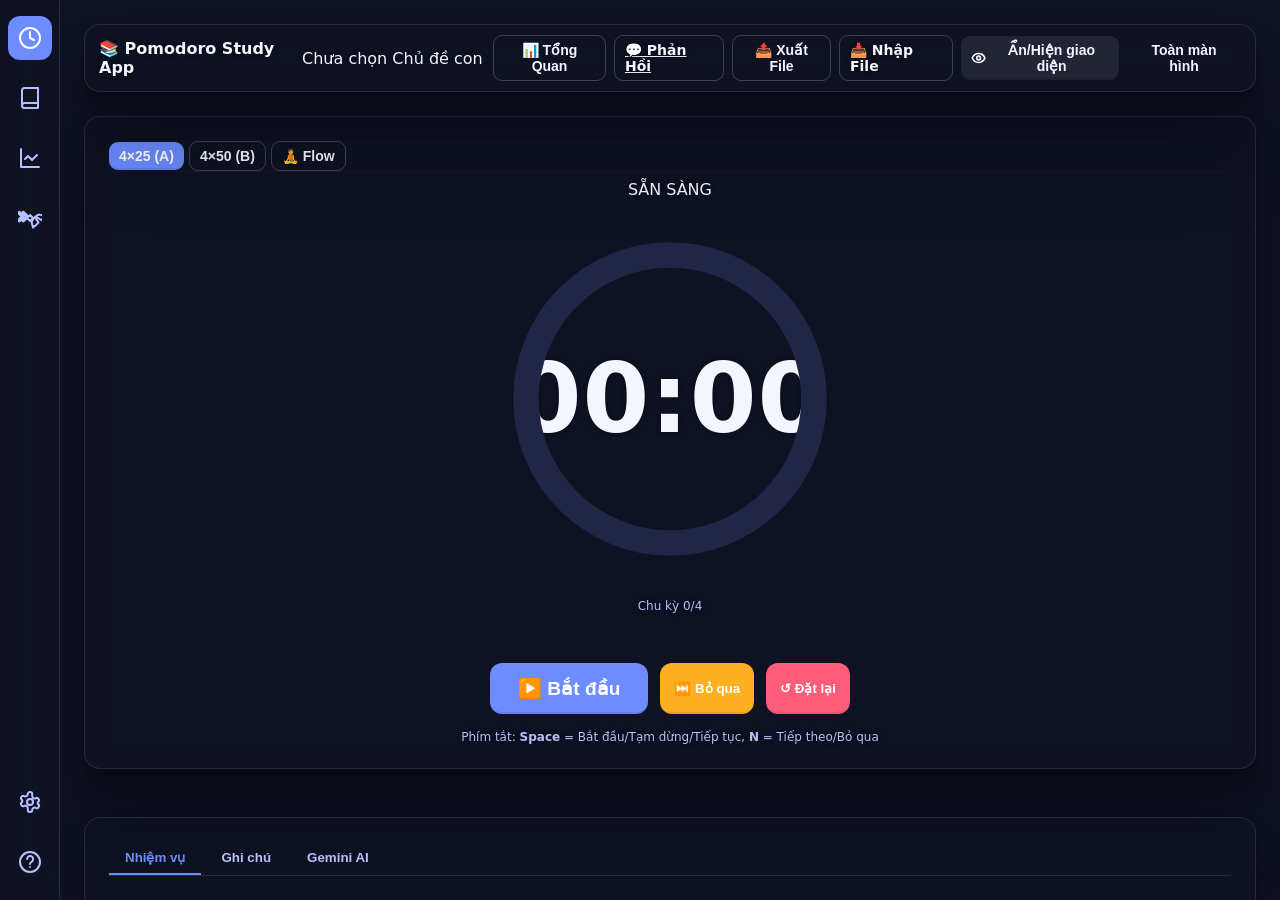
==== commit cc23a496: "Update 02.html" ====
--- a/02.html
+++ b/02.html
@@ -2250,6 +2250,7 @@
     function getActiveYoutubeUrl(){
         try {
             if (sessionYoutubeUrl) return sessionYoutubeUrl;
+            if (data?.settings?.youtubeUrl) return data.settings.youtubeUrl.trim();
             const el = document.getElementById('set_youtubeUrl');
             const v = (el && el.value ? el.value : '').trim();
             return v;
@@ -2375,10 +2376,10 @@
             customBg: '',
             useCustomSounds: false,
             customSounds: { work_end: '', break_end: '', long_end: '' },
-            youtubeUrl: '',
+            youtubeUrl: 'https://youtu.be/BYTxPFj44uo?si=fLgeVU7ACNG1CBlk',
             youtubeVolume: 80,
             useYtThumbnailAsBg: true,
-            panelOpacity: 0.85,
+            panelOpacity: 0.12,
             panelBlur: 10,
             backgroundMode: 'cover',
             backupDaysToKeep: 7,
@@ -3559,6 +3560,7 @@
           }
 
           const newYtUrl = $('#set_youtubeUrl').value.trim();
+          s.youtubeUrl = newYtUrl;
           s.useYtThumbnailAsBg = $('#set_ytThumbAsBg').checked;
           s.youtubeVolume = parseInt($('#ytSoundVolume').value, 10);
           // Ghi nhận URL mới cho phiên nhưng KHÔNG đụng đến player ở đây để tránh dừng nhạc
@@ -4681,6 +4683,8 @@
         try { storageManager.autoBackup(data); } catch (e) { console.warn('AutoBackup error:', e); }
         bindEvents();
         applyTheme();
+        sessionYoutubeUrl = data.settings.youtubeUrl || '';
+        await updateYouTubePlayer();
       } catch (err) {
         console.error('Initialization error:', err);
         toast(`Lỗi khởi tạo: ${err.message}`);
